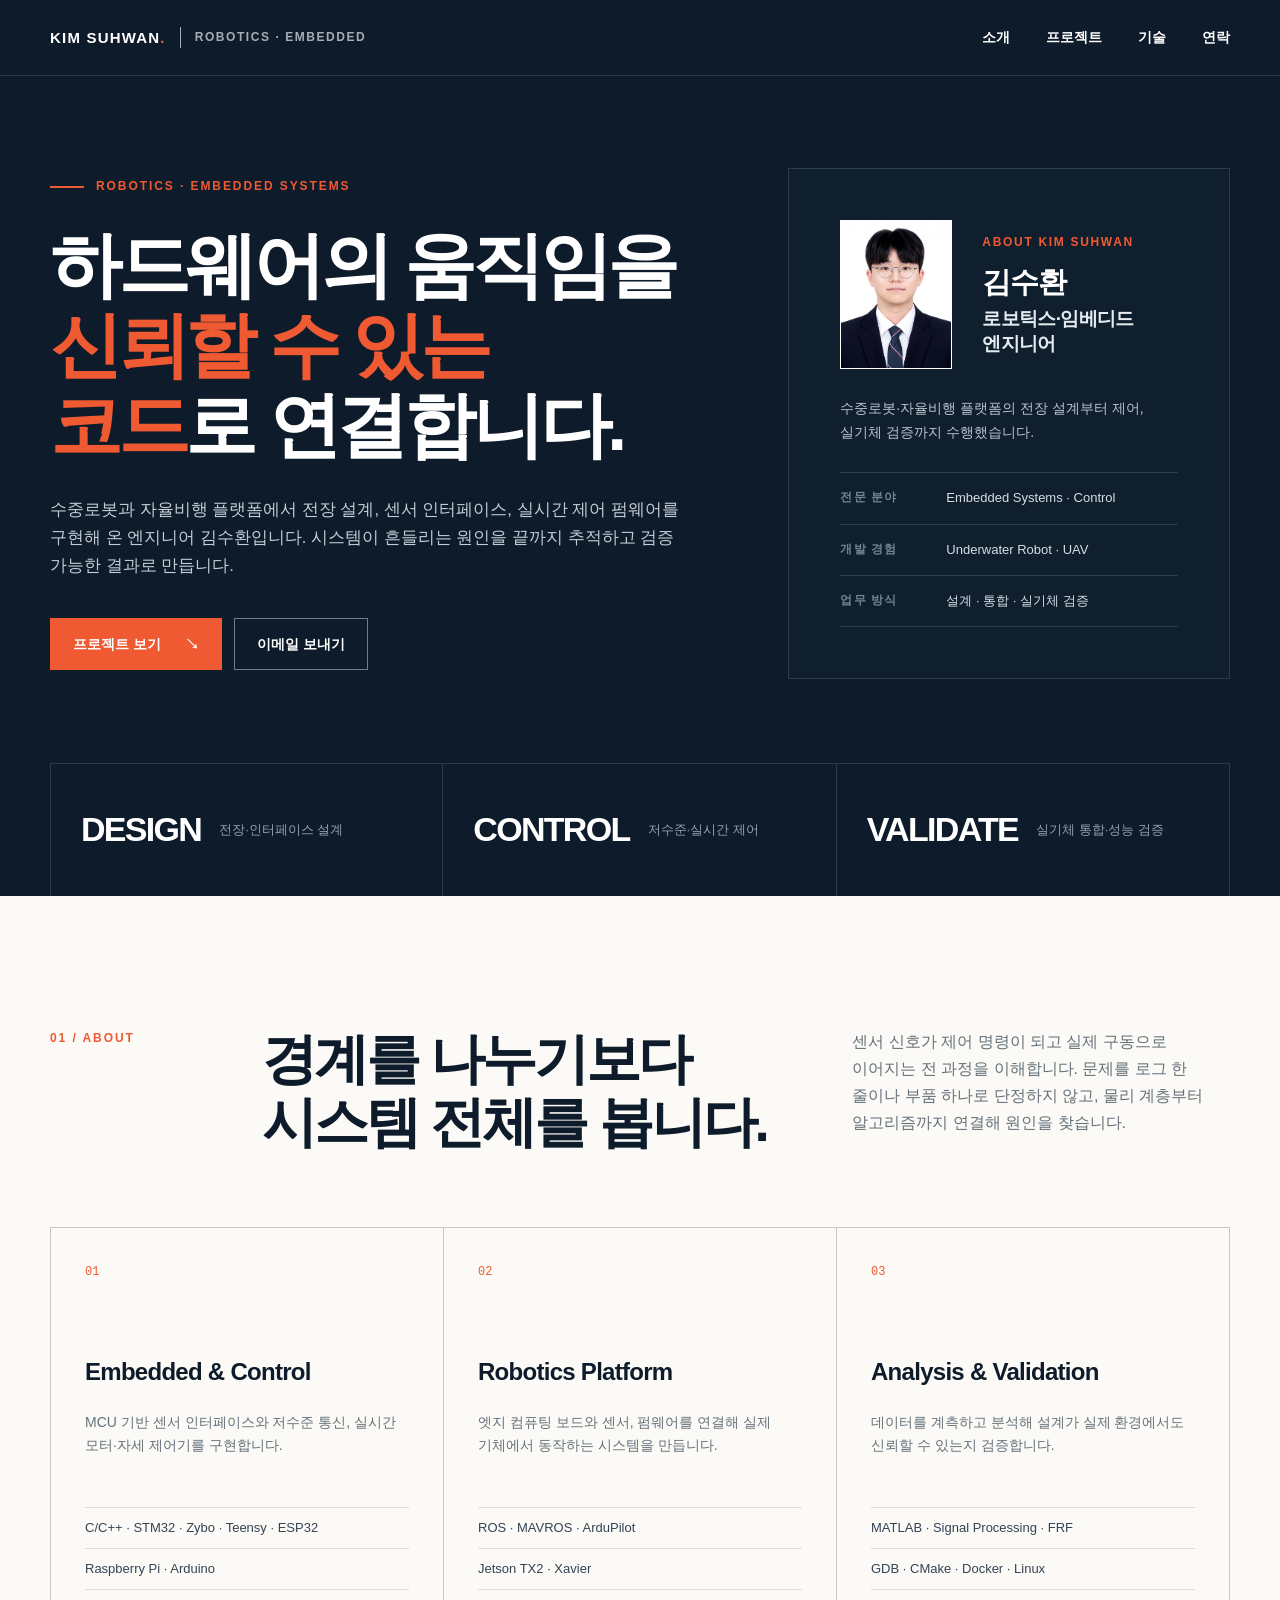
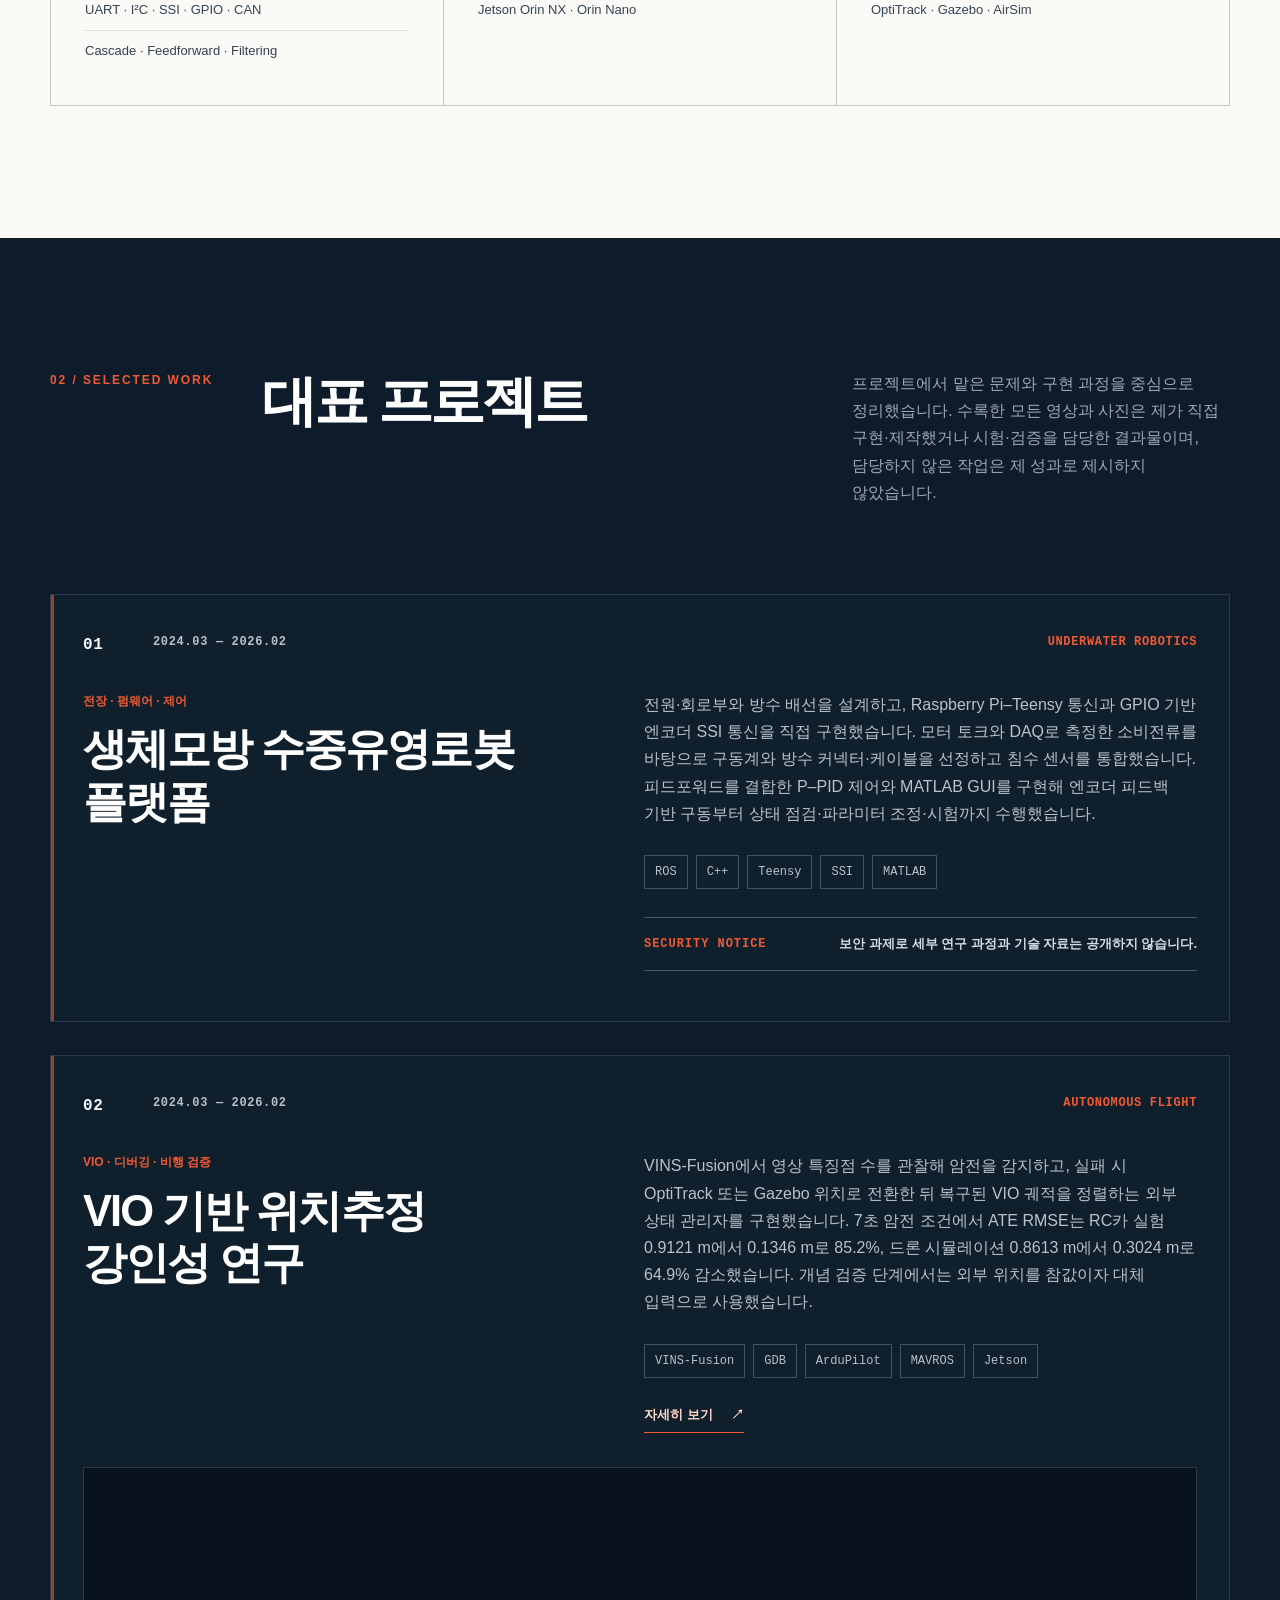
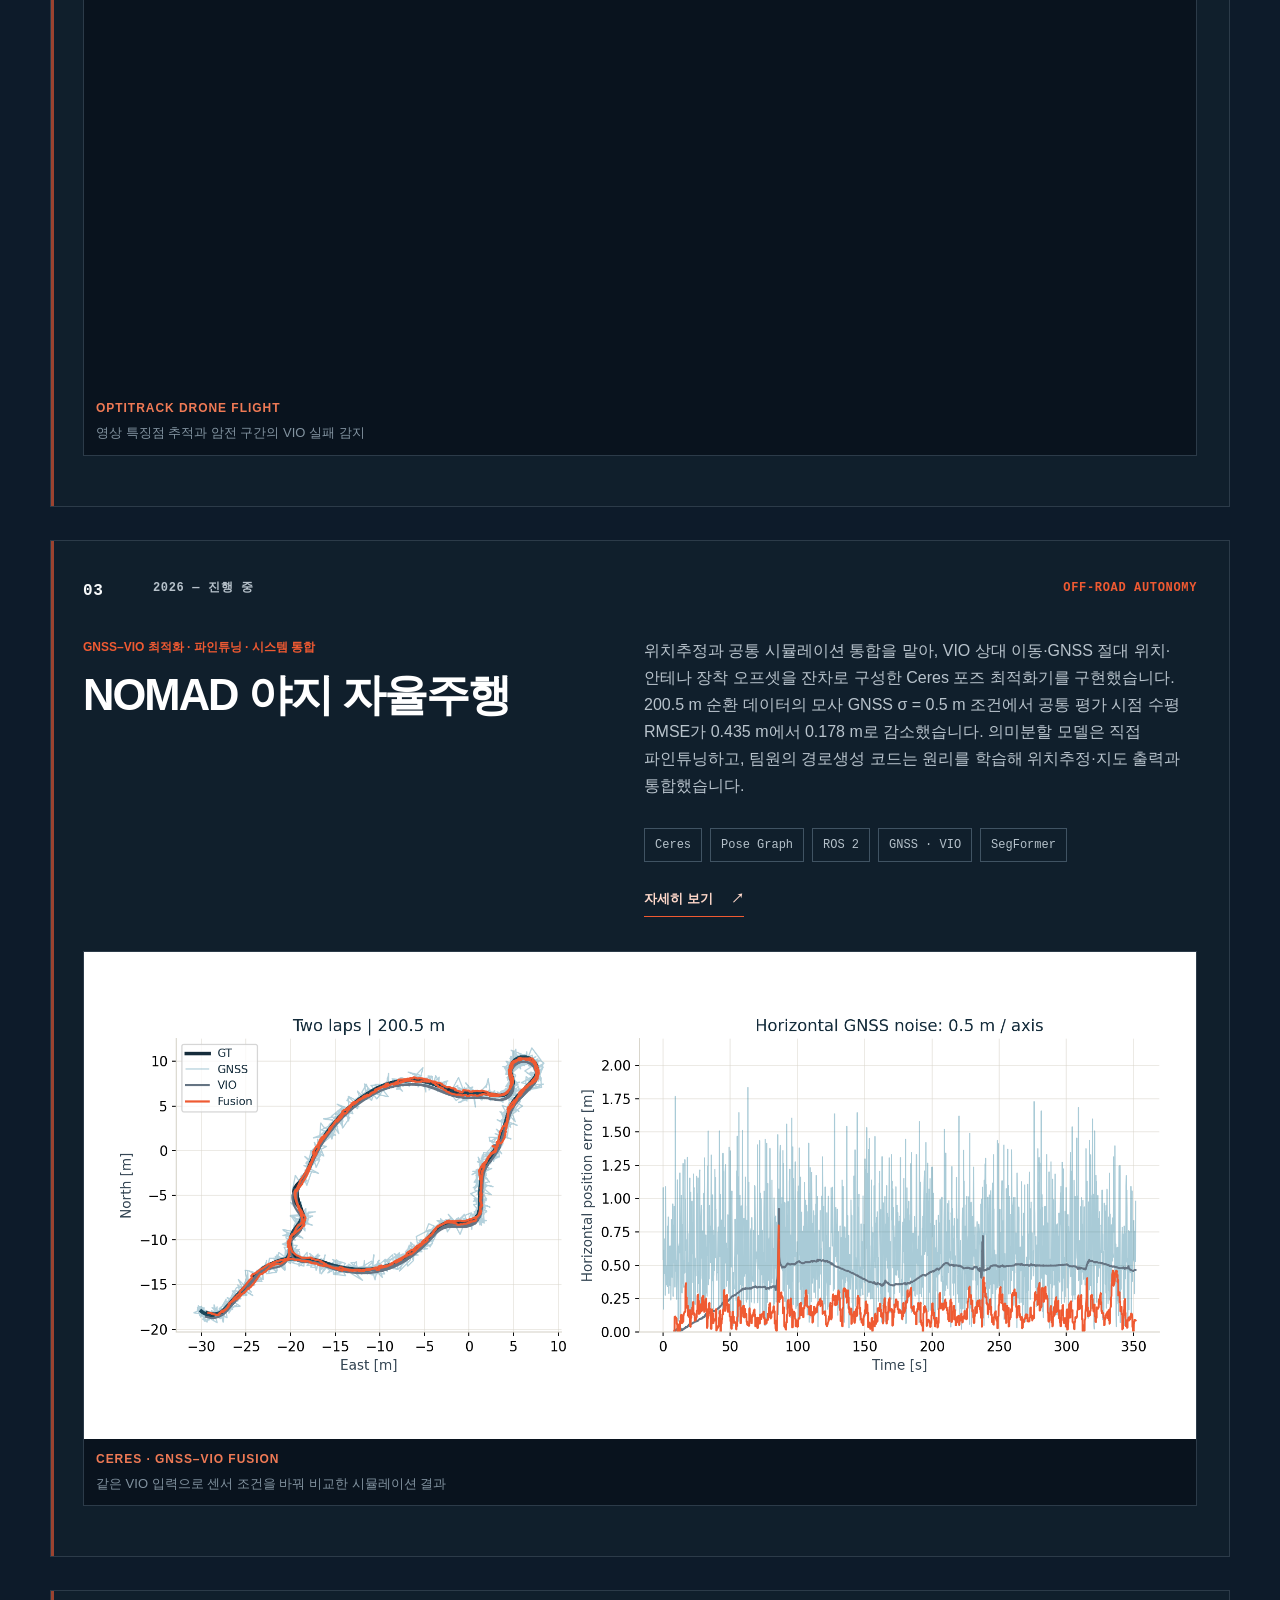
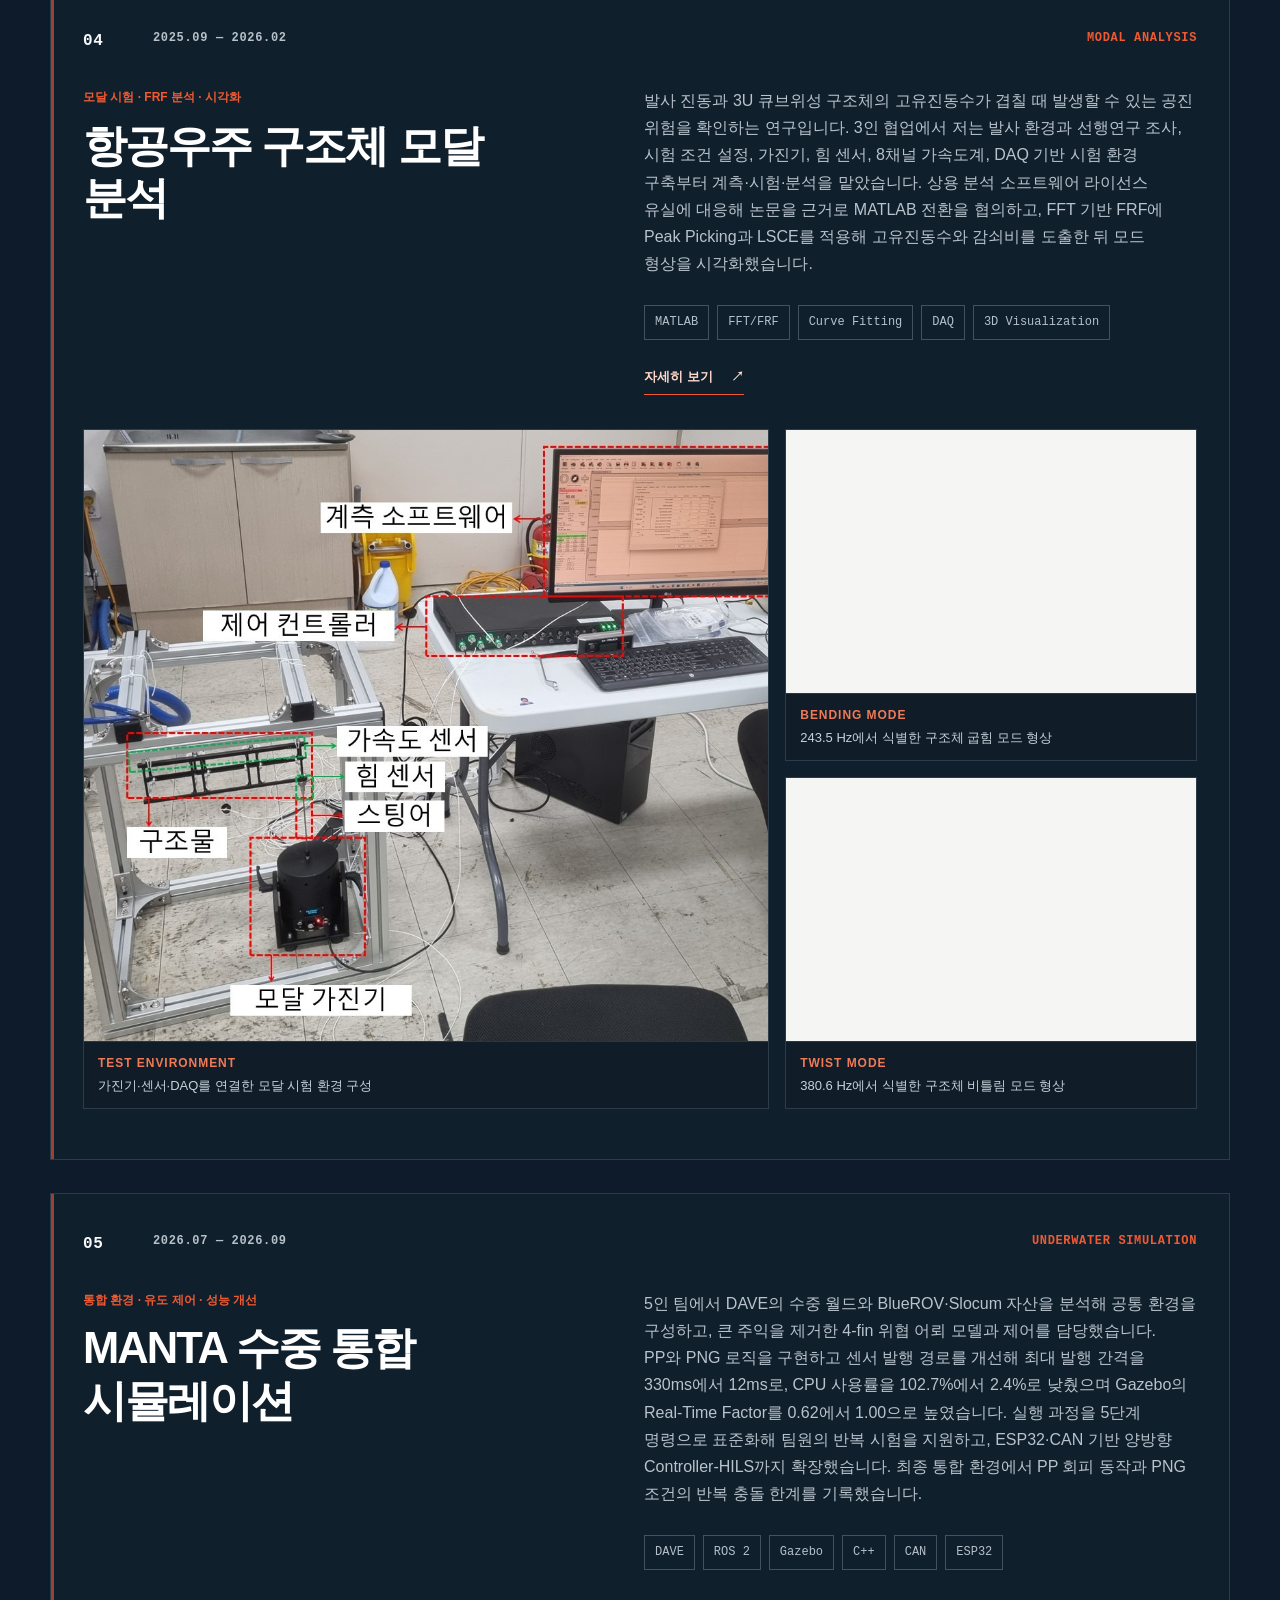
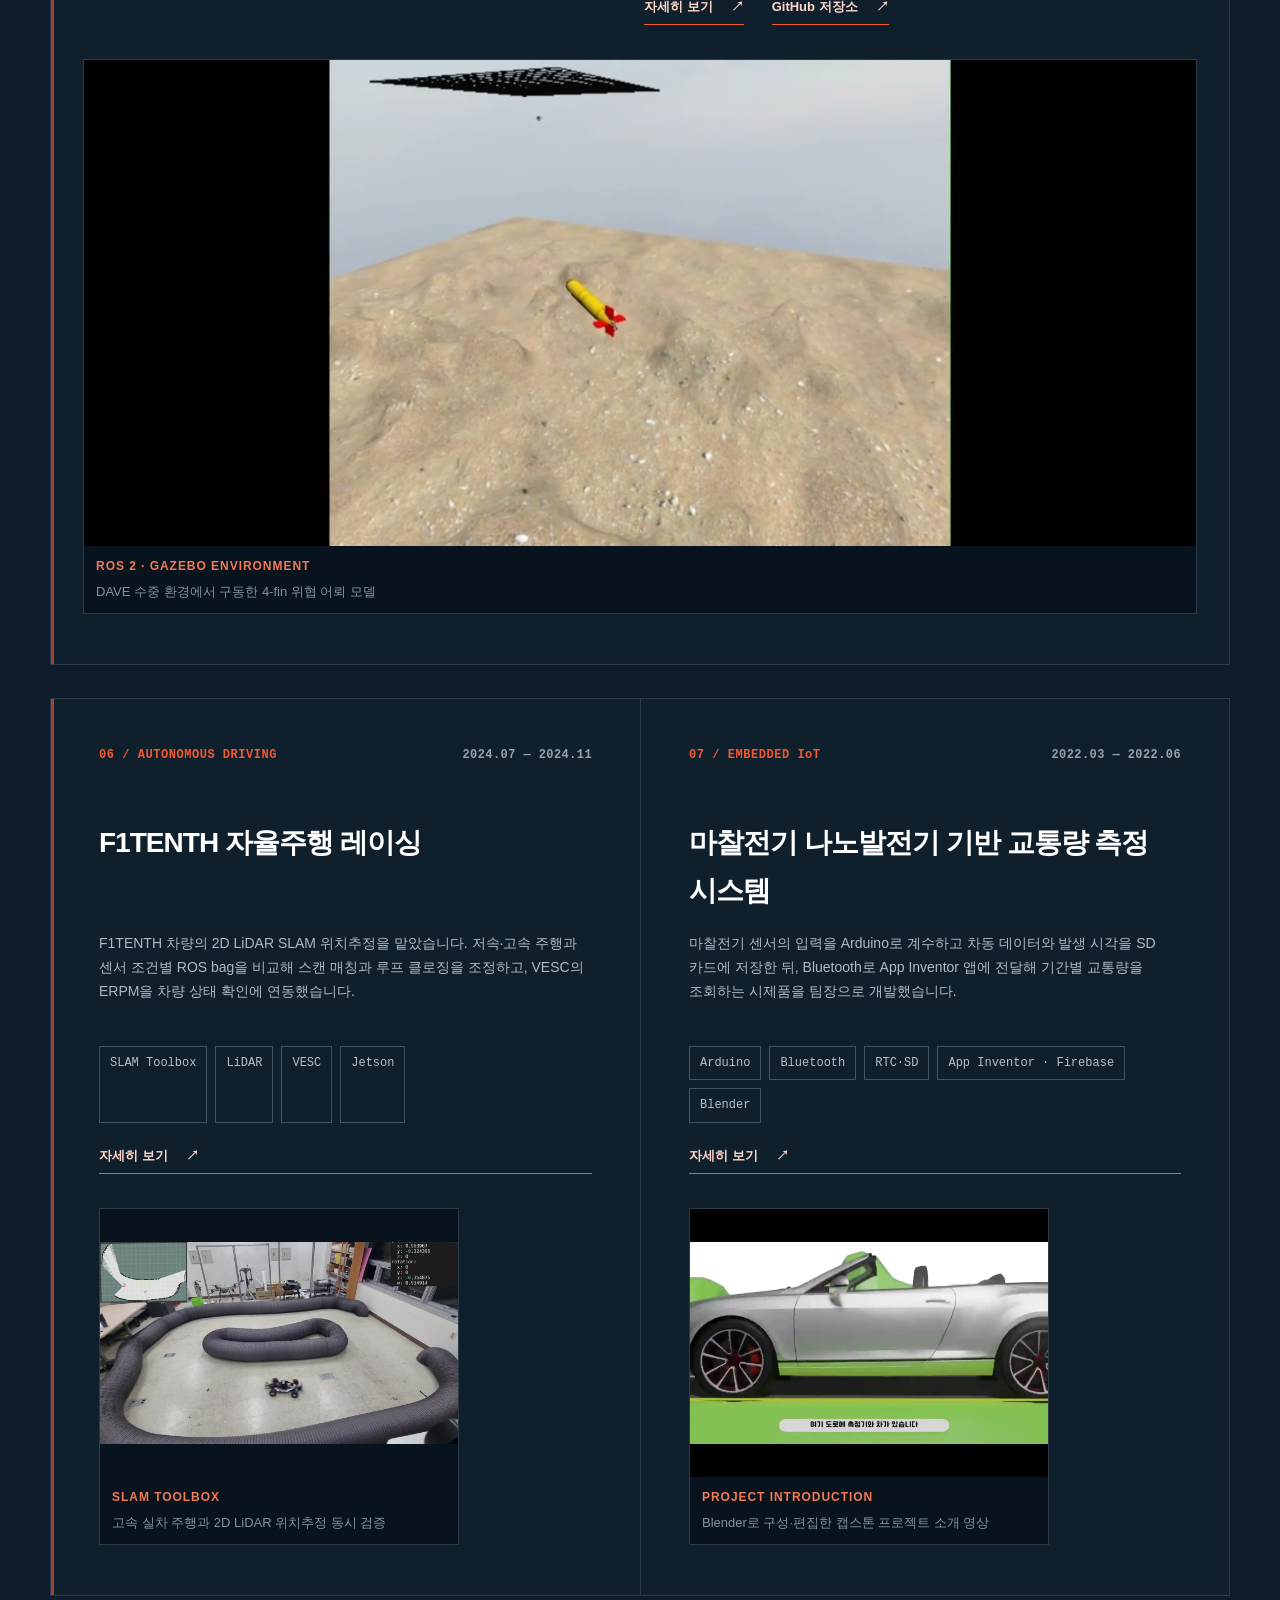
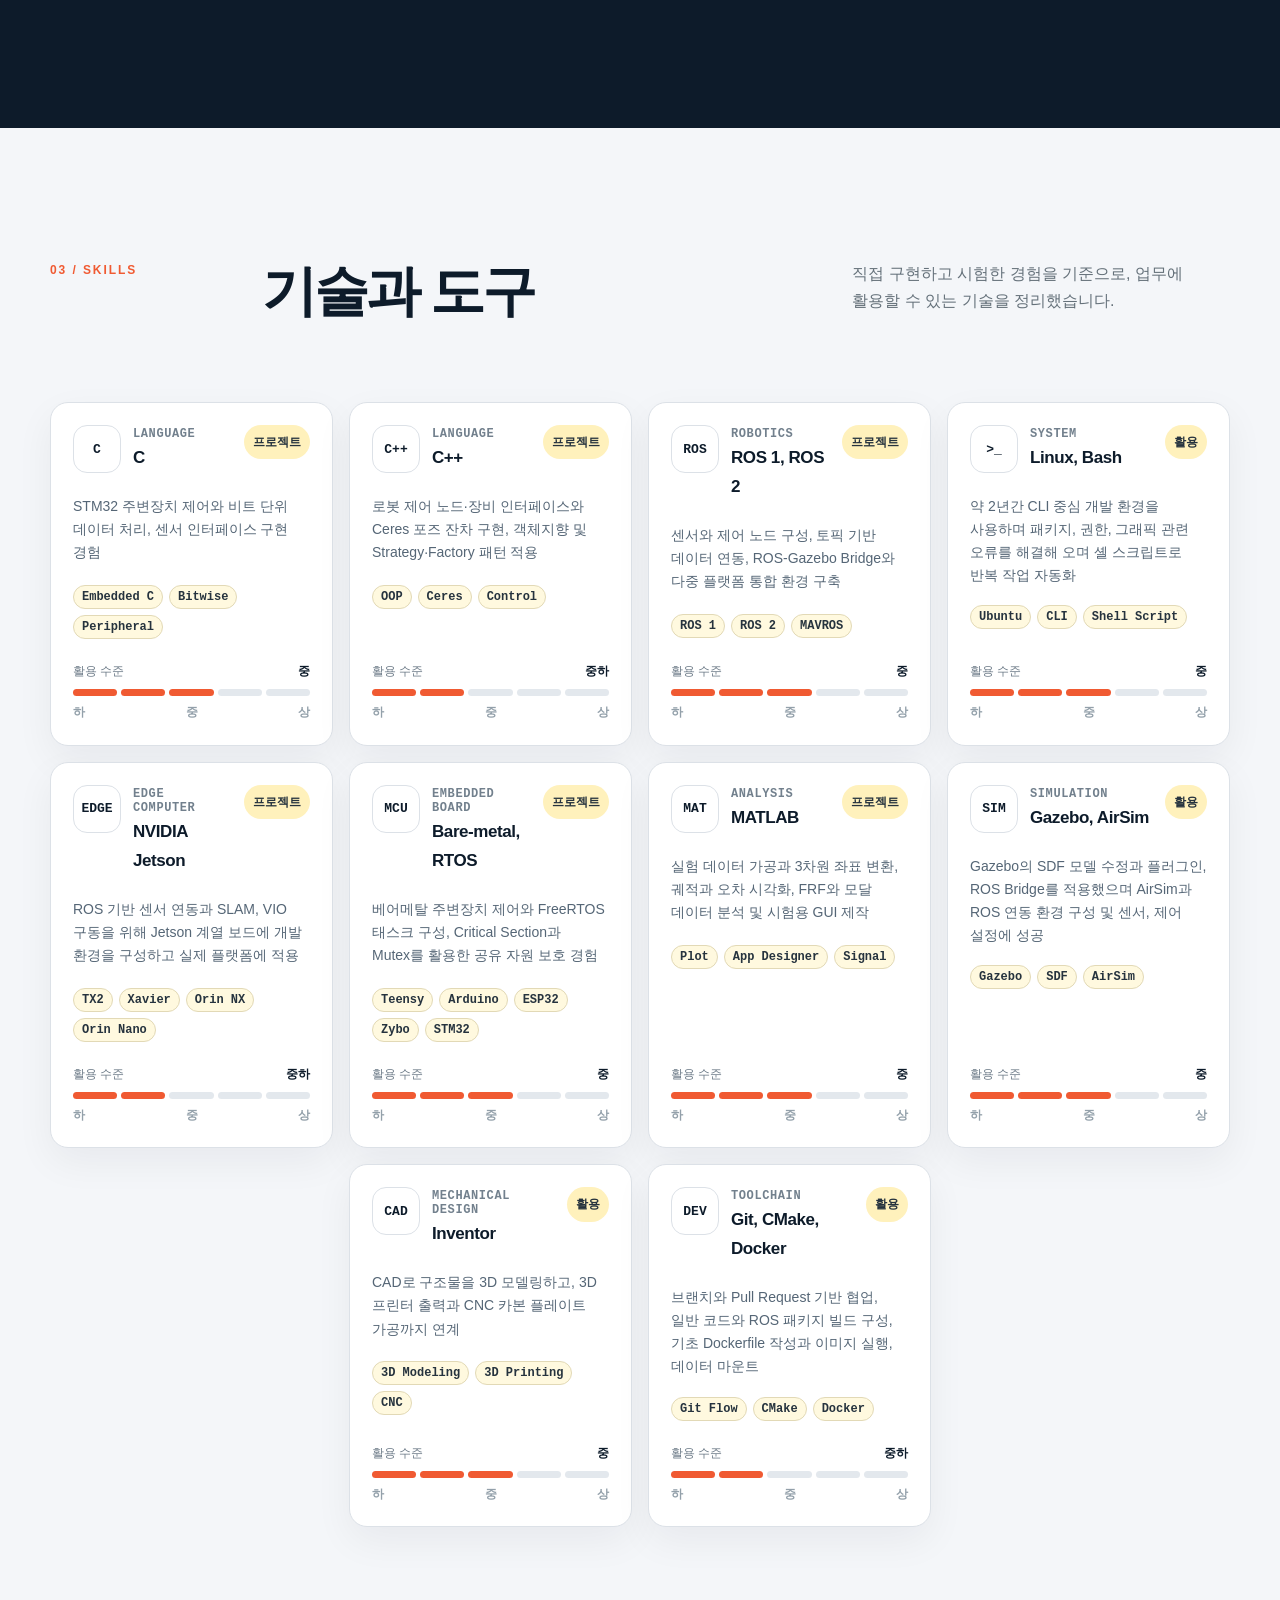
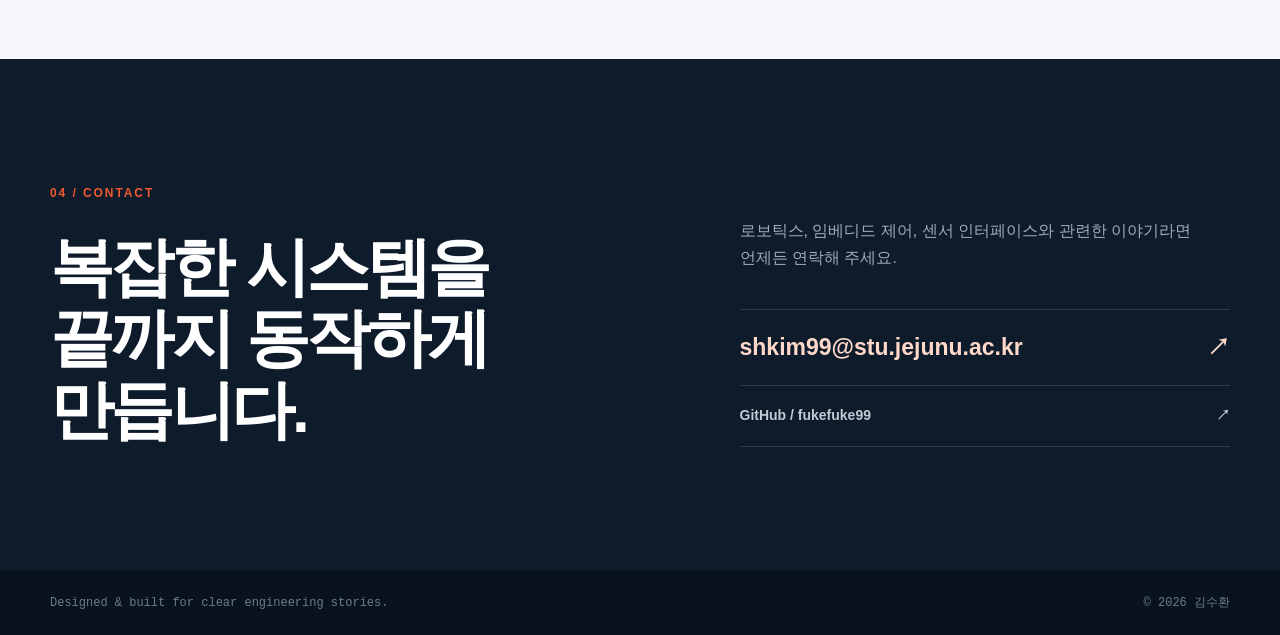
==== index.html @ 96fb7812 "docs: 수중로봇 SSI 통신과 제어 구현 기여 구체화" ====
<!doctype html>
<html lang="ko">
  <head>
    <meta charset="UTF-8" />
    <meta name="viewport" content="width=device-width, initial-scale=1.0" />
    <meta
      name="description"
      content="로보틱스·임베디드 시스템 엔지니어 김수환의 프로젝트와 연구 포트폴리오입니다."
    />
    <meta name="theme-color" content="#0d1b2a" />
    <title>김수환 | Robotics & Embedded Systems Engineer</title>
    <link rel="stylesheet" href="assets/css/style.css?v=20260913-2" />
    <script src="assets/js/main.js?v=20260911-1" defer></script>
  </head>
  <body>
    <a class="skip-link" href="#main">본문으로 바로가기</a>

    <header class="site-header" data-header>
      <div class="container nav-wrap">
        <a class="brand" href="#top" aria-label="처음으로 이동">
          <span class="brand-wordmark">KIM SUHWAN</span>
          <span class="brand-role">ROBOTICS · EMBEDDED</span>
        </a>

        <button
          class="menu-button"
          type="button"
          aria-expanded="false"
          aria-controls="primary-nav"
          data-menu-button
        >
          <span class="sr-only">메뉴 열기</span>
          <span></span><span></span>
        </button>

        <nav id="primary-nav" class="primary-nav" aria-label="주요 메뉴" data-menu>
          <a href="#about">소개</a>
          <a href="#projects">프로젝트</a>
          <a href="#skills">기술</a>
          <a href="#contact">연락</a>
        </nav>
      </div>
    </header>

    <main id="main">
      <section id="top" class="hero section-shell">
        <div class="container hero-grid">
          <div class="hero-copy reveal">
            <p class="eyebrow"><span></span> ROBOTICS · EMBEDDED SYSTEMS</p>
            <h1>
              하드웨어의 움직임을<br />
              <em>신뢰할 수 있는 코드</em>로 연결합니다.
            </h1>
            <p class="hero-description">
              수중로봇과 자율비행 플랫폼에서 전장 설계, 센서 인터페이스,
              실시간 제어 펌웨어를 구현해 온 엔지니어 김수환입니다.
              시스템이 흔들리는 원인을 끝까지 추적하고 검증 가능한 결과로 만듭니다.
            </p>
            <div class="hero-actions">
              <a class="button button-primary" href="#projects">프로젝트 보기 <span>↘</span></a>
              <a class="button button-ghost" href="mailto:shkim99@stu.jejunu.ac.kr">이메일 보내기</a>
            </div>
          </div>

          <aside class="profile-panel reveal" aria-label="김수환 엔지니어 소개">
            <div class="profile-identity">
              <figure class="profile-photo">
                <img src="assets/images/profile-kim-suhwan.jpg" alt="로보틱스·임베디드 엔지니어 김수환" />
              </figure>
              <div>
                <p class="profile-label">ABOUT KIM SUHWAN</p>
                <h2>
                  <span class="profile-name">김수환</span>
                  <span class="profile-role">로보틱스·임베디드<br />엔지니어</span>
                </h2>
              </div>
            </div>
            <p class="profile-intro">
              수중로봇·자율비행 플랫폼의 전장 설계부터 제어, 실기체 검증까지 수행했습니다.
            </p>
            <dl class="profile-details">
              <div><dt>전문 분야</dt><dd>Embedded Systems · Control</dd></div>
              <div><dt>개발 경험</dt><dd>Underwater Robot · UAV</dd></div>
              <div><dt>업무 방식</dt><dd>설계 · 통합 · 실기체 검증</dd></div>
            </dl>
          </aside>
        </div>

        <div class="container proof-strip reveal" aria-label="주요 작업 영역">
          <div><strong>DESIGN</strong><span>전장·인터페이스 설계</span></div>
          <div><strong>CONTROL</strong><span>저수준·실시간 제어</span></div>
          <div><strong>VALIDATE</strong><span>실기체 통합·성능 검증</span></div>
        </div>
      </section>

      <section id="about" class="section section-light">
        <div class="container">
          <div class="section-heading reveal">
            <p class="section-index">01 / ABOUT</p>
            <h2>경계를 나누기보다<br />시스템 전체를 봅니다.</h2>
            <p>
              센서 신호가 제어 명령이 되고 실제 구동으로 이어지는 전 과정을 이해합니다.
              문제를 로그 한 줄이나 부품 하나로 단정하지 않고, 물리 계층부터 알고리즘까지
              연결해 원인을 찾습니다.
            </p>
          </div>

          <div class="capability-grid">
            <article class="capability-card reveal">
              <span class="card-number">01</span>
              <h3>Embedded & Control</h3>
              <p>MCU 기반 센서 인터페이스와 저수준 통신, 실시간 모터·자세 제어기를 구현합니다.</p>
              <ul>
                <li>C/C++ · STM32 · Zybo · Teensy · ESP32</li>
                <li>Raspberry Pi · Arduino</li>
                <li>UART · I²C · SSI · GPIO · CAN</li>
                <li>Cascade · Feedforward · Filtering</li>
              </ul>
            </article>
            <article class="capability-card reveal">
              <span class="card-number">02</span>
              <h3>Robotics Platform</h3>
              <p>엣지 컴퓨팅 보드와 센서, 펌웨어를 연결해 실제 기체에서 동작하는 시스템을 만듭니다.</p>
              <ul>
                <li>ROS · MAVROS · ArduPilot</li>
                <li>Jetson TX2 · Xavier</li>
                <li>Jetson Orin NX · Orin Nano</li>
              </ul>
            </article>
            <article class="capability-card reveal">
              <span class="card-number">03</span>
              <h3>Analysis & Validation</h3>
              <p>데이터를 계측하고 분석해 설계가 실제 환경에서도 신뢰할 수 있는지 검증합니다.</p>
              <ul>
                <li>MATLAB · Signal Processing · FRF</li>
                <li>GDB · CMake · Docker · Linux</li>
                <li>OptiTrack · Gazebo · AirSim</li>
              </ul>
            </article>
          </div>
        </div>
      </section>

      <section id="projects" class="section section-dark">
        <div class="container">
          <div class="section-heading heading-on-dark reveal">
            <p class="section-index">02 / SELECTED WORK</p>
            <h2>대표 프로젝트</h2>
            <p>프로젝트에서 맡은 문제와 구현 과정을 중심으로 정리했습니다. 수록한 모든 영상과 사진은 제가 직접 구현·제작했거나 시험·검증을 담당한 결과물이며, 담당하지 않은 작업은 제 성과로 제시하지 않았습니다.</p>
          </div>

          <div class="project-list">
            <article class="project-card project-featured reveal">
              <div class="project-meta">
                <span>01</span><span>2024.03 — 2026.02</span><span>UNDERWATER ROBOTICS</span>
              </div>
              <div class="project-body">
                <div>
                  <p class="project-kicker">전장 · 펌웨어 · 제어</p>
                  <h3>생체모방 수중유영로봇 플랫폼</h3>
                </div>
                <div class="project-summary">
                  <p>
                    전원·회로부와 방수 배선을 설계하고, Raspberry Pi–Teensy 통신과 GPIO 기반 엔코더 SSI 통신을 직접 구현했습니다.
                    모터 토크와 DAQ로 측정한 소비전류를 바탕으로 구동계와 방수 커넥터·케이블을 선정하고 침수 센서를 통합했습니다.
                    피드포워드를 결합한 P–PID 제어와 MATLAB GUI를 구현해 엔코더 피드백 기반 구동부터 상태 점검·파라미터 조정·시험까지 수행했습니다.
                  </p>
                  <ul class="tags" aria-label="사용 기술">
                    <li>ROS</li><li>C++</li><li>Teensy</li><li>SSI</li><li>MATLAB</li>
                  </ul>
                  <div class="security-notice" role="note" aria-label="보안 과제 공개 제한 안내">
                    <span>SECURITY NOTICE</span>
                    <strong>보안 과제로 세부 연구 과정과 기술 자료는 공개하지 않습니다.</strong>
                  </div>
                </div>
              </div>
            </article>

            <article class="project-card reveal">
              <div class="project-meta">
                <span>02</span><span>2024.03 — 2026.02</span><span>AUTONOMOUS FLIGHT</span>
              </div>
              <div class="project-body">
                <div>
                  <p class="project-kicker">VIO · 디버깅 · 비행 검증</p>
                  <h3>VIO 기반 위치추정 강인성 연구</h3>
                </div>
                <div class="project-summary">
                  <p>
                    VINS-Fusion에서 영상 특징점 수를 관찰해 암전을 감지하고, 실패 시 OptiTrack 또는 Gazebo 위치로 전환한 뒤 복구된 VIO 궤적을 정렬하는 외부 상태 관리자를 구현했습니다. 7초 암전 조건에서 ATE RMSE는 RC카 실험 0.9121 m에서 0.1346 m로 85.2%, 드론 시뮬레이션 0.8613 m에서 0.3024 m로 64.9% 감소했습니다. 개념 검증 단계에서는 외부 위치를 참값이자 대체 입력으로 사용했습니다.
                  </p>
                  <ul class="tags" aria-label="사용 기술">
                    <li>VINS-Fusion</li><li>GDB</li><li>ArduPilot</li><li>MAVROS</li><li>Jetson</li>
                  </ul>
                  <a class="project-link" href="projects/vio-slam.html">자세히 보기 <span>↗</span></a>
                </div>
              </div>
              <figure class="project-media project-media-wide project-media-vio">
                <video autoplay muted loop playsinline preload="metadata" aria-label="VINS-Fusion 영상 특징점 추적과 암전 구간의 실패 감지 실험">
                  <source src="assets/videos/vio-feature-tracking-noaudio.mp4" type="video/mp4" />
                </video>
                <figcaption><strong>OPTITRACK DRONE FLIGHT</strong><span>영상 특징점 추적과 암전 구간의 VIO 실패 감지</span></figcaption>
              </figure>
            </article>

            <article class="project-card reveal" id="project-nomad">
              <div class="project-meta"><span>03</span><span>2026 — 진행 중</span><span>OFF-ROAD AUTONOMY</span></div>
              <div class="project-body">
                <div><p class="project-kicker">GNSS–VIO 최적화 · 파인튜닝 · 시스템 통합</p><h3>NOMAD 야지 자율주행</h3></div>
                <div class="project-summary"><p>위치추정과 공통 시뮬레이션 통합을 맡아, VIO 상대 이동·GNSS 절대 위치·안테나 장착 오프셋을 잔차로 구성한 Ceres 포즈 최적화기를 구현했습니다. 200.5 m 순환 데이터의 모사 GNSS σ = 0.5 m 조건에서 공통 평가 시점 수평 RMSE가 0.435 m에서 0.178 m로 감소했습니다. 의미분할 모델은 직접 파인튜닝하고, 팀원의 경로생성 코드는 원리를 학습해 위치추정·지도 출력과 통합했습니다.</p>
                  <ul class="tags" aria-label="사용 기술"><li>Ceres</li><li>Pose Graph</li><li>ROS 2</li><li>GNSS · VIO</li><li>SegFormer</li></ul>
                  <a class="project-link" href="projects/nomad.html">자세히 보기 <span>↗</span></a>
                </div>
              </div>
              <figure class="project-media project-media-wide project-media-contain"><img src="assets/images/projects/nomad/fusion-trajectory.png" alt="NOMAD 순환 주행에서 VIO·모사 GNSS·Ceres 융합 궤적과 시간별 위치 오차 비교" loading="lazy" /><figcaption><strong>CERES · GNSS–VIO FUSION</strong><span>같은 VIO 입력으로 센서 조건을 바꿔 비교한 시뮬레이션 결과</span></figcaption></figure>
            </article>

            <article class="project-card reveal" id="project-modal">
              <div class="project-meta">
                <span>04</span><span>2025.09 — 2026.02</span><span>MODAL ANALYSIS</span>
              </div>
              <div class="project-body">
                <div>
                  <p class="project-kicker">모달 시험 · FRF 분석 · 시각화</p>
                  <h3>항공우주 구조체 모달 분석</h3>
                </div>
                <div class="project-summary">
                  <p>
                    발사 진동과 3U 큐브위성 구조체의 고유진동수가 겹칠 때 발생할 수 있는 공진 위험을
                    확인하는 연구입니다. 3인 협업에서 저는 발사 환경과 선행연구 조사, 시험 조건 설정,
                    가진기, 힘 센서, 8채널 가속도계, DAQ 기반 시험 환경 구축부터 계측·시험·분석을 맡았습니다. 상용 분석 소프트웨어 라이선스
                    유실에 대응해 논문을 근거로 MATLAB 전환을 협의하고, FFT 기반 FRF에 Peak Picking과 LSCE를 적용해
                    고유진동수와 감쇠비를 도출한 뒤 모드 형상을 시각화했습니다.
                  </p>
                  <ul class="tags" aria-label="사용 기술">
                    <li>MATLAB</li><li>FFT/FRF</li><li>Curve Fitting</li><li>DAQ</li><li>3D Visualization</li>
                  </ul>
                  <a class="project-link" href="projects/modal-analysis.html">자세히 보기 <span>↗</span></a>
                </div>
              </div>
              <div class="project-gallery" aria-label="모달 시험 및 분석 결과">
                <figure class="project-media project-media-environment">
                  <img src="assets/images/projects/modal-environment.jpg" alt="구조물과 가진기, 힘 센서, 가속도 센서 및 계측 장비로 구성한 모달 시험 환경" loading="lazy" />
                  <figcaption><strong>TEST ENVIRONMENT</strong><span>가진기·센서·DAQ를 연결한 모달 시험 환경 구성</span></figcaption>
                </figure>
                <div class="project-mode-stack" aria-label="모드별 분석 영상">
                  <figure class="project-media">
                    <video class="modal-mode-video" autoplay muted loop playsinline preload="metadata" aria-label="MATLAB으로 시각화한 구조체 Bending 모드 형상">
                      <source src="assets/videos/modal-bending-mode2-noaudio.mp4" type="video/mp4" />
                    </video>
                    <figcaption><strong>BENDING MODE</strong><span>243.5 Hz에서 식별한 구조체 굽힘 모드 형상</span></figcaption>
                  </figure>
                  <figure class="project-media">
                    <video class="modal-mode-video" autoplay muted loop playsinline preload="metadata" aria-label="MATLAB으로 시각화한 구조체 Twist 모드 형상">
                      <source src="assets/videos/modal-twist-mode3-noaudio.mp4" type="video/mp4" />
                    </video>
                    <figcaption><strong>TWIST MODE</strong><span>380.6 Hz에서 식별한 구조체 비틀림 모드 형상</span></figcaption>
                  </figure>
                </div>
              </div>
            </article>

            <article class="project-card project-featured reveal">
              <div class="project-meta">
                <span>05</span><span>2026.07 — 2026.09</span><span>UNDERWATER SIMULATION</span>
              </div>
              <div class="project-body">
                <div>
                  <p class="project-kicker">통합 환경 · 유도 제어 · 성능 개선</p>
                  <h3>MANTA 수중 통합 시뮬레이션</h3>
                </div>
                <div class="project-summary">
                  <p>
                    5인 팀에서 DAVE의 수중 월드와 BlueROV·Slocum 자산을 분석해 공통 환경을 구성하고,
                    큰 주익을 제거한 4-fin 위협 어뢰 모델과 제어를 담당했습니다.
                    PP와 PNG 로직을 구현하고 센서 발행 경로를 개선해 최대 발행 간격을 330ms에서
                    12ms로, CPU 사용률을 102.7%에서 2.4%로 낮췄으며 Gazebo의 Real-Time Factor를 0.62에서 1.00으로 높였습니다.
                    실행 과정을 5단계 명령으로 표준화해 팀원의 반복 시험을 지원하고, ESP32·CAN 기반 양방향 Controller-HILS까지 확장했습니다.
                    최종 통합 환경에서 PP 회피 동작과 PNG 조건의 반복 충돌 한계를 기록했습니다.
                  </p>
                  <ul class="tags" aria-label="사용 기술">
                    <li>DAVE</li><li>ROS 2</li><li>Gazebo</li><li>C++</li><li>CAN</li><li>ESP32</li>
                  </ul>
                  <div class="project-actions">
                    <a class="project-link" href="projects/manta.html">자세히 보기 <span>↗</span></a>
                    <a class="project-link" href="https://github.com/MANTA-P/MANTA" target="_blank" rel="noreferrer">GitHub 저장소 <span>↗</span></a>
                  </div>
                </div>
              </div>
              <figure class="project-media project-media-wide manta-main-media">
                <video autoplay muted loop playsinline preload="metadata" poster="assets/images/projects/manta-main-poster.jpg" aria-label="DAVE 수중 환경에서 구동하는 MANTA 4-fin 위협 어뢰 모델">
                  <source src="assets/videos/manta-main-13s-noaudio.mp4" type="video/mp4" />
                </video>
                <figcaption><strong>ROS 2 · GAZEBO ENVIRONMENT</strong><span>DAVE 수중 환경에서 구동한 4-fin 위협 어뢰 모델</span></figcaption>
              </figure>
            </article>

            <div class="project-pair">
              <article class="compact-project reveal">
                <div class="compact-meta"><span class="compact-index">06 / AUTONOMOUS DRIVING</span><span class="compact-date">2024.07 — 2024.11</span></div>
                <h3>F1TENTH 자율주행 레이싱</h3>
                <p>F1TENTH 차량의 2D LiDAR SLAM 위치추정을 맡았습니다. 저속·고속 주행과 센서 조건별 ROS bag을 비교해 스캔 매칭과 루프 클로징을 조정하고, VESC의 ERPM을 차량 상태 확인에 연동했습니다.</p>
                <ul class="tags"><li>SLAM Toolbox</li><li>LiDAR</li><li>VESC</li><li>Jetson</li></ul>
                <a class="project-link" href="projects/f1tenth.html">자세히 보기 <span>↗</span></a>
                <figure class="compact-media compact-media-f1">
                  <video autoplay muted loop playsinline preload="metadata" poster="assets/images/projects/f1-fast-localization-poster.jpg" aria-label="F1TENTH 차량의 고속 주행과 2D LiDAR 위치추정 화면">
                    <source src="assets/videos/f1-fast-localization-noaudio.mp4" type="video/mp4" />
                  </video>
                  <figcaption><strong>SLAM TOOLBOX</strong><span>고속 실차 주행과 2D LiDAR 위치추정 동시 검증</span></figcaption>
                </figure>
              </article>
              <article class="compact-project reveal">
                <div class="compact-meta"><span class="compact-index">07 / EMBEDDED IoT</span><span class="compact-date">2022.03 — 2022.06</span></div>
                <h3>마찰전기 나노발전기 기반 교통량 측정 시스템</h3>
                <p>마찰전기 센서의 입력을 Arduino로 계수하고 차동 데이터와 발생 시각을 SD 카드에 저장한 뒤, Bluetooth로 App Inventor 앱에 전달해 기간별 교통량을 조회하는 시제품을 팀장으로 개발했습니다.</p>
                <ul class="tags"><li>Arduino</li><li>Bluetooth</li><li>RTC·SD</li><li>App Inventor · Firebase</li><li>Blender</li></ul>
                <a class="project-link" href="projects/triboelectric-counter.html">자세히 보기 <span>↗</span></a>
                <figure class="compact-media compact-media-capstone">
                  <video autoplay muted loop playsinline preload="metadata" poster="assets/images/projects/capstone-main-poster.jpg" aria-label="마찰전기 교통량 측정 시스템을 설명하는 Blender 제작 영상">
                    <source src="assets/videos/capstone-main-noaudio.mp4" type="video/mp4" />
                  </video>
                  <figcaption><strong>PROJECT INTRODUCTION</strong><span>Blender로 구성·편집한 캡스톤 프로젝트 소개 영상</span></figcaption>
                </figure>
              </article>
            </div>
          </div>
        </div>
      </section>

      <section id="skills" class="section skills-section section-light">
        <div class="container">
          <div class="section-heading reveal">
            <p class="section-index">03 / SKILLS</p>
            <h2>기술과 도구</h2>
            <p>직접 구현하고 시험한 경험을 기준으로, 업무에 활용할 수 있는 기술을 정리했습니다.</p>
          </div>

          <div class="skills-grid">
            <article class="skill-card reveal">
              <div class="skill-card-head"><span class="skill-icon" aria-hidden="true">C</span><div><small>LANGUAGE</small><h3>C</h3></div><span class="skill-level">프로젝트</span></div>
              <p>STM32 주변장치 제어와 비트 단위 데이터 처리, 센서 인터페이스 구현 경험</p>
              <ul><li>Embedded C</li><li>Bitwise</li><li>Peripheral</li></ul>
              <div class="skill-meter" data-score="3" aria-label="활용 수준 중"><div class="skill-meter-label"><span>활용 수준</span><strong>중</strong></div><div class="skill-meter-bar" aria-hidden="true"><span></span><span></span><span></span><span></span><span></span></div><div class="skill-meter-scale"><span>하</span><span>중</span><span>상</span></div></div>
            </article>

            <article class="skill-card reveal">
              <div class="skill-card-head"><span class="skill-icon" aria-hidden="true">C++</span><div><small>LANGUAGE</small><h3>C++</h3></div><span class="skill-level">프로젝트</span></div>
              <p>로봇 제어 노드·장비 인터페이스와 Ceres 포즈 잔차 구현, 객체지향 및 Strategy·Factory 패턴 적용</p>
                  <ul><li>OOP</li><li>Ceres</li><li>Control</li></ul>
              <div class="skill-meter" data-score="2" aria-label="활용 수준 중하"><div class="skill-meter-label"><span>활용 수준</span><strong>중하</strong></div><div class="skill-meter-bar" aria-hidden="true"><span></span><span></span><span></span><span></span><span></span></div><div class="skill-meter-scale"><span>하</span><span>중</span><span>상</span></div></div>
            </article>

            <article class="skill-card reveal">
              <div class="skill-card-head"><span class="skill-icon" aria-hidden="true">ROS</span><div><small>ROBOTICS</small><h3>ROS 1, ROS 2</h3></div><span class="skill-level">프로젝트</span></div>
              <p>센서와 제어 노드 구성, 토픽 기반 데이터 연동, ROS-Gazebo Bridge와 다중 플랫폼 통합 환경 구축</p>
              <ul><li>ROS 1</li><li>ROS 2</li><li>MAVROS</li></ul>
              <div class="skill-meter" data-score="3" aria-label="활용 수준 중"><div class="skill-meter-label"><span>활용 수준</span><strong>중</strong></div><div class="skill-meter-bar" aria-hidden="true"><span></span><span></span><span></span><span></span><span></span></div><div class="skill-meter-scale"><span>하</span><span>중</span><span>상</span></div></div>
            </article>

            <article class="skill-card reveal">
              <div class="skill-card-head"><span class="skill-icon" aria-hidden="true">&gt;_</span><div><small>SYSTEM</small><h3>Linux, Bash</h3></div><span class="skill-level">활용</span></div>
              <p>약 2년간 CLI 중심 개발 환경을 사용하며 패키지, 권한, 그래픽 관련 오류를 해결해 오며 셸 스크립트로 반복 작업 자동화</p>
              <ul><li>Ubuntu</li><li>CLI</li><li>Shell Script</li></ul>
              <div class="skill-meter" data-score="3" aria-label="활용 수준 중"><div class="skill-meter-label"><span>활용 수준</span><strong>중</strong></div><div class="skill-meter-bar" aria-hidden="true"><span></span><span></span><span></span><span></span><span></span></div><div class="skill-meter-scale"><span>하</span><span>중</span><span>상</span></div></div>
            </article>

            <article class="skill-card reveal">
              <div class="skill-card-head"><span class="skill-icon" aria-hidden="true">EDGE</span><div><small>EDGE COMPUTER</small><h3>NVIDIA Jetson</h3></div><span class="skill-level">프로젝트</span></div>
              <p>ROS 기반 센서 연동과 SLAM, VIO 구동을 위해 Jetson 계열 보드에 개발 환경을 구성하고 실제 플랫폼에 적용</p>
              <ul><li>TX2</li><li>Xavier</li><li>Orin NX</li><li>Orin Nano</li></ul>
              <div class="skill-meter" data-score="2" aria-label="활용 수준 중하"><div class="skill-meter-label"><span>활용 수준</span><strong>중하</strong></div><div class="skill-meter-bar" aria-hidden="true"><span></span><span></span><span></span><span></span><span></span></div><div class="skill-meter-scale"><span>하</span><span>중</span><span>상</span></div></div>
            </article>

            <article class="skill-card reveal">
              <div class="skill-card-head"><span class="skill-icon" aria-hidden="true">MCU</span><div><small>EMBEDDED BOARD</small><h3>Bare-metal, RTOS</h3></div><span class="skill-level">프로젝트</span></div>
              <p>베어메탈 주변장치 제어와 FreeRTOS 태스크 구성, Critical Section과 Mutex를 활용한 공유 자원 보호 경험</p>
              <ul><li>Teensy</li><li>Arduino</li><li>ESP32</li><li>Zybo</li><li>STM32</li></ul>
              <div class="skill-meter" data-score="3" aria-label="활용 수준 중"><div class="skill-meter-label"><span>활용 수준</span><strong>중</strong></div><div class="skill-meter-bar" aria-hidden="true"><span></span><span></span><span></span><span></span><span></span></div><div class="skill-meter-scale"><span>하</span><span>중</span><span>상</span></div></div>
            </article>

            <article class="skill-card reveal">
              <div class="skill-card-head"><span class="skill-icon" aria-hidden="true">MAT</span><div><small>ANALYSIS</small><h3>MATLAB</h3></div><span class="skill-level">프로젝트</span></div>
              <p>실험 데이터 가공과 3차원 좌표 변환, 궤적과 오차 시각화, FRF와 모달 데이터 분석 및 시험용 GUI 제작</p>
              <ul><li>Plot</li><li>App Designer</li><li>Signal</li></ul>
              <div class="skill-meter" data-score="3" aria-label="활용 수준 중"><div class="skill-meter-label"><span>활용 수준</span><strong>중</strong></div><div class="skill-meter-bar" aria-hidden="true"><span></span><span></span><span></span><span></span><span></span></div><div class="skill-meter-scale"><span>하</span><span>중</span><span>상</span></div></div>
            </article>

            <article class="skill-card reveal">
              <div class="skill-card-head"><span class="skill-icon" aria-hidden="true">SIM</span><div><small>SIMULATION</small><h3>Gazebo, AirSim</h3></div><span class="skill-level">활용</span></div>
              <p>Gazebo의 SDF 모델 수정과 플러그인, ROS Bridge를 적용했으며 AirSim과 ROS 연동 환경 구성 및 센서, 제어 설정에 성공</p>
              <ul><li>Gazebo</li><li>SDF</li><li>AirSim</li></ul>
              <div class="skill-meter" data-score="3" aria-label="활용 수준 중"><div class="skill-meter-label"><span>활용 수준</span><strong>중</strong></div><div class="skill-meter-bar" aria-hidden="true"><span></span><span></span><span></span><span></span><span></span></div><div class="skill-meter-scale"><span>하</span><span>중</span><span>상</span></div></div>
            </article>

            <article class="skill-card reveal">
              <div class="skill-card-head"><span class="skill-icon" aria-hidden="true">CAD</span><div><small>MECHANICAL DESIGN</small><h3>Inventor</h3></div><span class="skill-level">활용</span></div>
              <p>CAD로 구조물을 3D 모델링하고, 3D 프린터 출력과 CNC 카본 플레이트 가공까지 연계</p>
              <ul><li>3D Modeling</li><li>3D Printing</li><li>CNC</li></ul>
              <div class="skill-meter" data-score="3" aria-label="활용 수준 중"><div class="skill-meter-label"><span>활용 수준</span><strong>중</strong></div><div class="skill-meter-bar" aria-hidden="true"><span></span><span></span><span></span><span></span><span></span></div><div class="skill-meter-scale"><span>하</span><span>중</span><span>상</span></div></div>
            </article>

            <article class="skill-card reveal">
              <div class="skill-card-head"><span class="skill-icon" aria-hidden="true">DEV</span><div><small>TOOLCHAIN</small><h3>Git, CMake, Docker</h3></div><span class="skill-level">활용</span></div>
              <p>브랜치와 Pull Request 기반 협업, 일반 코드와 ROS 패키지 빌드 구성, 기초 Dockerfile 작성과 이미지 실행, 데이터 마운트</p>
              <ul><li>Git Flow</li><li>CMake</li><li>Docker</li></ul>
              <div class="skill-meter" data-score="2" aria-label="활용 수준 중하"><div class="skill-meter-label"><span>활용 수준</span><strong>중하</strong></div><div class="skill-meter-bar" aria-hidden="true"><span></span><span></span><span></span><span></span><span></span></div><div class="skill-meter-scale"><span>하</span><span>중</span><span>상</span></div></div>
            </article>
          </div>
        </div>
      </section>

      <section id="contact" class="contact section-shell">
        <div class="container contact-grid reveal">
          <div>
            <p class="section-index">04 / CONTACT</p>
            <h2>복잡한 시스템을<br />끝까지 동작하게 만듭니다.</h2>
          </div>
          <div class="contact-copy">
            <p>
              로보틱스, 임베디드 제어, 센서 인터페이스와 관련한 이야기라면 언제든 연락해 주세요.
            </p>
            <a class="email-link" href="mailto:shkim99@stu.jejunu.ac.kr">
              shkim99@stu.jejunu.ac.kr <span>↗</span>
            </a>
            <a class="text-link" href="https://github.com/fukefuke99" target="_blank" rel="noreferrer">
              GitHub / fukefuke99 <span>↗</span>
            </a>
          </div>
        </div>
      </section>
    </main>

    <footer class="site-footer">
      <div class="container">
        <p>Designed & built for clear engineering stories.</p>
        <p>© <span data-year></span> 김수환</p>
      </div>
    </footer>
  </body>
</html>
---- assets/css/style.css ----
:root {
  --ink: #0d1b2a;
  --ink-soft: #344454;
  --paper: #f4f1e9;
  --paper-bright: #fbfaf6;
  --line: #c9c8c0;
  --line-dark: #2c3b49;
  --accent: #f05a32;
  --accent-soft: #ffd8ca;
  --white: #ffffff;
  --max-width: 1180px;
  --header-height: 76px;
  --radius: 2px;
}

* {
  box-sizing: border-box;
}

html {
  scroll-behavior: smooth;
}

body {
  margin: 0;
  color: var(--ink);
  background: var(--paper);
  font-family: Pretendard, "Noto Sans KR", "Apple SD Gothic Neo", Inter, Arial, sans-serif;
  font-size: 16px;
  line-height: 1.7;
  word-break: keep-all;
  -webkit-font-smoothing: antialiased;
}

body.menu-open {
  overflow: hidden;
}

a {
  color: inherit;
  text-decoration: none;
}

button,
a {
  -webkit-tap-highlight-color: transparent;
}

ul {
  padding: 0;
  margin: 0;
  list-style: none;
}

h1,
h2,
h3,
p {
  margin-top: 0;
}

.container {
  width: min(calc(100% - 48px), var(--max-width));
  margin: 0 auto;
}

.section-shell {
  background: var(--ink);
  color: var(--white);
}

.section {
  padding: 132px 0;
}

.section-light {
  background: var(--paper-bright);
}

.section-dark {
  background: var(--ink);
  color: var(--white);
}

.sr-only {
  position: absolute;
  width: 1px;
  height: 1px;
  padding: 0;
  margin: -1px;
  overflow: hidden;
  clip: rect(0, 0, 0, 0);
  white-space: nowrap;
  border: 0;
}

.skip-link {
  position: fixed;
  top: 12px;
  left: 12px;
  z-index: 999;
  padding: 10px 16px;
  background: var(--white);
  color: var(--ink);
  transform: translateY(-150%);
}

.skip-link:focus {
  transform: translateY(0);
}

.site-header {
  position: fixed;
  inset: 0 0 auto;
  z-index: 100;
  height: var(--header-height);
  color: var(--white);
  border-bottom: 1px solid rgba(255, 255, 255, 0.12);
  transition: background 180ms ease, color 180ms ease, border-color 180ms ease;
}

.site-header.scrolled {
  color: var(--ink);
  background: rgba(251, 250, 246, 0.96);
  border-color: var(--line);
  backdrop-filter: blur(12px);
}

.nav-wrap {
  height: 100%;
  display: flex;
  align-items: center;
  justify-content: space-between;
}

.brand {
  display: inline-flex;
  align-items: center;
  gap: 14px;
  font-weight: 800;
  letter-spacing: -0.03em;
}

.brand-wordmark {
  color: inherit;
  font-size: 15px;
  font-weight: 900;
  letter-spacing: 0.08em;
}

.brand-wordmark::after {
  content: ".";
  color: var(--accent);
}

.brand-role {
  padding-left: 14px;
  border-left: 1px solid currentColor;
  color: inherit;
  font-size: 12px;
  font-weight: 700;
  letter-spacing: 0.13em;
  opacity: 0.64;
}

.primary-nav {
  display: flex;
  align-items: center;
  gap: 36px;
  font-size: 14px;
  font-weight: 700;
}

.primary-nav a {
  position: relative;
}

.primary-nav a::after {
  content: "";
  position: absolute;
  right: 0;
  bottom: -6px;
  left: 0;
  height: 2px;
  background: var(--accent);
  transform: scaleX(0);
  transform-origin: left;
  transition: transform 180ms ease;
}

.primary-nav a:hover::after,
.primary-nav a:focus-visible::after {
  transform: scaleX(1);
}

.menu-button {
  display: none;
  width: 44px;
  height: 44px;
  padding: 12px 8px;
  border: 0;
  background: transparent;
  color: currentColor;
}

.menu-button span:not(.sr-only) {
  display: block;
  width: 100%;
  height: 2px;
  margin: 6px 0;
  background: currentColor;
  transition: transform 180ms ease;
}

.hero {
  min-height: auto;
  padding: calc(var(--header-height) + 92px) 0 0;
  overflow: hidden;
}

.hero-grid {
  display: grid;
  grid-template-columns: minmax(0, 1.18fr) minmax(380px, 0.82fr);
  gap: clamp(56px, 8vw, 120px);
  align-items: center;
}

.eyebrow,
.section-index {
  display: flex;
  align-items: center;
  gap: 12px;
  margin-bottom: 28px;
  color: var(--accent);
  font-size: 12px;
  font-weight: 800;
  letter-spacing: 0.16em;
}

.eyebrow span {
  width: 34px;
  height: 2px;
  background: currentColor;
}

.hero h1 {
  max-width: 790px;
  margin-bottom: 30px;
  font-size: clamp(45px, 5.6vw, 78px);
  line-height: 1.12;
  letter-spacing: -0.06em;
}

.hero h1 em {
  color: var(--accent);
  font-style: normal;
}

.hero-description {
  max-width: 670px;
  margin-bottom: 38px;
  color: #c3ccd4;
  font-size: clamp(16px, 1.3vw, 19px);
}

.hero-actions {
  display: flex;
  flex-wrap: wrap;
  gap: 12px;
}

.button {
  display: inline-flex;
  min-height: 52px;
  padding: 0 22px;
  align-items: center;
  justify-content: center;
  gap: 24px;
  border: 1px solid rgba(255, 255, 255, 0.42);
  font-size: 14px;
  font-weight: 800;
  transition: transform 180ms ease, background 180ms ease, color 180ms ease;
}

.button:hover,
.button:focus-visible {
  transform: translateY(-3px);
}

.button-primary {
  border-color: var(--accent);
  background: var(--accent);
  color: var(--white);
}

.button-ghost:hover,
.button-ghost:focus-visible {
  background: var(--white);
  color: var(--ink);
}

.profile-panel {
  padding: clamp(34px, 4vw, 52px);
  border: 1px solid var(--line-dark);
  background: #101f2e;
}

.profile-identity {
  display: grid;
  grid-template-columns: 112px minmax(0, 1fr);
  align-items: center;
  gap: clamp(20px, 2.4vw, 30px);
  margin-bottom: 28px;
}

.profile-photo {
  margin: 0;
  overflow: hidden;
  border: 1px solid rgba(255, 255, 255, 0.28);
  background: #fff;
}

.profile-photo img {
  display: block;
  width: 100%;
  aspect-ratio: 3 / 4;
  object-fit: cover;
}

.profile-label {
  margin-bottom: 12px;
  color: var(--accent);
  font-size: 12px;
  font-weight: 800;
  letter-spacing: 0.14em;
}

.profile-panel h2 {
  margin-bottom: 0;
  font-size: clamp(25px, 2.25vw, 34px);
  line-height: 1.3;
  letter-spacing: -0.045em;
}

.profile-name,
.profile-role {
  display: block;
}

.profile-role {
  margin-top: 4px;
  color: #e4ebf0;
  font-size: clamp(18px, 1.5vw, 22px);
  line-height: 1.35;
  letter-spacing: -0.035em;
}

.profile-intro {
  max-width: 34rem;
  margin-bottom: 28px;
  color: #b8c3cc;
  font-size: 14px;
  line-height: 1.7;
}

.profile-details {
  margin: 0;
  border-top: 1px solid var(--line-dark);
}

.profile-details div {
  display: grid;
  grid-template-columns: 90px 1fr;
  gap: 16px;
  padding: 14px 0;
  border-bottom: 1px solid var(--line-dark);
}

.profile-details dt {
  color: #718393;
  font-size: 12px;
  font-weight: 800;
  letter-spacing: 0.1em;
}

.profile-details dd {
  margin: 0;
  color: #d6dde2;
  font-size: 13px;
}

.proof-strip {
  display: grid;
  grid-template-columns: repeat(3, 1fr);
  margin-top: 84px;
  border-top: 1px solid var(--line-dark);
}

.proof-strip > div {
  display: flex;
  min-height: 132px;
  padding: 26px 30px;
  align-items: center;
  gap: 18px;
  border-right: 1px solid var(--line-dark);
}

.proof-strip > div:first-child { border-left: 1px solid var(--line-dark); }
.proof-strip strong { font-size: 34px; letter-spacing: -0.05em; }
.proof-strip strong small { font-size: 17px; }
.proof-strip span { color: #91a1ae; font-size: 13px; }

.section-heading {
  display: grid;
  grid-template-columns: 0.35fr 1.1fr 0.75fr;
  gap: 36px;
  align-items: start;
  margin-bottom: 72px;
}

.section-heading h2 {
  margin-bottom: 0;
  font-size: clamp(38px, 4.3vw, 62px);
  line-height: 1.15;
  letter-spacing: -0.055em;
}

.section-heading > p:last-child {
  color: #65717a;
  font-size: 16px;
}

.heading-on-dark > p:last-child { color: #9aa9b5; }

.capability-grid {
  display: grid;
  grid-template-columns: repeat(3, 1fr);
  border-top: 1px solid var(--line);
  border-left: 1px solid var(--line);
}

.capability-card {
  min-height: 390px;
  padding: 34px;
  border-right: 1px solid var(--line);
  border-bottom: 1px solid var(--line);
  transition: background 180ms ease, transform 180ms ease;
}

.capability-card:hover {
  background: var(--white);
  transform: translateY(-4px);
}

.card-number {
  display: block;
  margin-bottom: 70px;
  color: var(--accent);
  font-family: Consolas, monospace;
  font-size: 12px;
}

.capability-card h3 {
  margin-bottom: 18px;
  font-size: 24px;
  letter-spacing: -0.03em;
}

.capability-card p {
  min-height: 82px;
  color: #65717a;
  font-size: 14px;
}

.capability-card li {
  padding: 9px 0;
  border-top: 1px solid #deddd6;
  color: var(--ink-soft);
  font-size: 13px;
}

.project-list {
  display: grid;
  gap: 33px;
}

.project-card {
  padding: 38px 32px 50px;
  border: 1px solid var(--line-dark);
  background: #101f2c;
  box-shadow: inset 3px 0 0 rgba(240, 90, 50, 0.62);
}

.project-meta {
  display: grid;
  grid-template-columns: 70px 1fr auto;
  margin-bottom: 34px;
  color: #718492;
  font-family: Consolas, monospace;
  font-size: 12px;
  font-weight: 700;
  line-height: 1.5;
  letter-spacing: 0.055em;
}

.project-meta span:first-child { color: #f7f9fb; font-size: 16px; font-weight: 900; }
.project-meta span:nth-child(2) { color: #b6c1ca; }
.project-meta span:last-child { color: var(--accent); }

.project-body {
  display: grid;
  grid-template-columns: minmax(260px, 0.92fr) minmax(360px, 1.08fr);
  gap: 90px;
}

.project-kicker {
  margin-bottom: 12px;
  color: var(--accent);
  font-size: 12px;
  font-weight: 800;
}

.project-body h3 {
  max-width: 480px;
  margin: 0;
  font-size: clamp(29px, 3.4vw, 48px);
  line-height: 1.2;
  letter-spacing: -0.045em;
}

.project-summary > p {
  color: #b8c3cc;
  font-size: 16px;
}

.tags {
  display: flex;
  flex-wrap: wrap;
  gap: 8px;
  margin-top: 28px;
}

.tags li {
  padding: 6px 10px;
  border: 1px solid #405363;
  color: #b5c1ca;
  font-family: Consolas, monospace;
  font-size: 12px;
}

.project-media,
.compact-media {
  margin: 34px 0 0;
  overflow: hidden;
  border: 1px solid var(--line-dark);
  background: #09131e;
}

.project-media img,
.project-media video,
.compact-media img,
.compact-media video {
  display: block;
  width: 100%;
  height: 100%;
  object-fit: cover;
}

.project-media-wide img,
.project-media-wide video {
  max-height: 520px;
  aspect-ratio: 16 / 7;
}

.project-media.project-media-vio video {
  aspect-ratio: 16 / 9;
  object-fit: contain;
}

.project-media-contain img {
  padding: clamp(10px, 2vw, 22px);
  object-fit: contain;
  background: #fff;
}

.project-gallery {
  display: grid;
  grid-template-columns: minmax(0, 1.25fr) minmax(280px, 0.75fr);
  gap: 16px;
  height: clamp(560px, 58vw, 680px);
  margin-top: 34px;
}

.project-gallery .project-media {
  display: grid;
  grid-template-rows: minmax(0, 1fr) auto;
  min-height: 0;
  margin: 0;
}

.project-gallery .project-media img,
.project-gallery .project-media video {
  height: 100%;
  min-height: 0;
  aspect-ratio: auto;
}

.project-gallery .project-media-environment img {
  object-fit: cover;
}

.project-mode-stack {
  display: grid;
  grid-template-rows: repeat(2, minmax(0, 1fr));
  gap: 16px;
  min-height: 0;
}

.project-gallery .modal-mode-video {
  object-fit: contain;
  background: #f5f5f3;
}

.project-media figcaption,
.compact-media figcaption {
  display: grid;
  gap: 4px;
  padding: 10px 12px;
  color: #8293a0;
  font-size: 13px;
}
.project-media figcaption strong,
.compact-media figcaption strong { color: #f07a55; font-size: 12px; letter-spacing: 0.08em; }
.project-gallery .project-media figcaption { display: grid; gap: 4px; min-height: 58px; padding: 12px 14px; border-top: 1px solid #263746; background: #101d29; color: #c7d2d9; line-height: 1.5; }
.project-gallery .project-media figcaption strong { color: #f07a55; font-size: 12px; letter-spacing: 0.08em; }
.project-gallery .project-media figcaption span { font-size: 13px; }

.project-link {
  display: inline-flex;
  margin-top: 26px;
  padding-bottom: 6px;
  align-items: center;
  gap: 18px;
  border-bottom: 1px solid var(--accent);
  color: var(--accent-soft);
  font-size: 13px;
  font-weight: 800;
  transition: color 180ms ease, gap 180ms ease;
}

.project-link:hover,
.project-link:focus-visible {
  gap: 24px;
  color: var(--accent);
}

.project-actions {
  display: flex;
  flex-wrap: wrap;
  gap: 8px 28px;
}

.security-notice {
  display: flex;
  margin-top: 28px;
  padding: 15px 0;
  align-items: center;
  justify-content: space-between;
  gap: 18px;
  border-top: 1px solid #485765;
  border-bottom: 1px solid #485765;
}

.security-notice span {
  color: var(--accent);
  font: 800 12px Consolas, monospace;
  letter-spacing: 0.08em;
  white-space: nowrap;
}

.security-notice strong {
  color: #d3dbe1;
  font-size: 13px;
  font-weight: 650;
  text-align: right;
}

.compact-project .project-link {
  margin-top: 22px;
}

.project-pair {
  display: grid;
  grid-template-columns: repeat(2, 1fr);
  grid-template-rows: repeat(6, auto);
  border: 1px solid var(--line-dark);
  background: #101f2c;
  box-shadow: inset 3px 0 0 rgba(240, 90, 50, 0.62);
}

.compact-project {
  display: grid;
  grid-row: span 6;
  grid-template-rows: subgrid;
  min-height: 380px;
  padding: 46px 48px 50px;
}

.compact-project + .compact-project {
  padding: 46px 48px 50px;
  border-left: 1px solid var(--line-dark);
}

.compact-index {
  color: var(--accent);
  font-family: Consolas, monospace;
  font-size: 12px;
  font-weight: 800;
  letter-spacing: 0.045em;
}

.compact-meta {
  display: flex;
  align-items: baseline;
  justify-content: space-between;
  gap: 18px;
}

.compact-date {
  color: #93a2ad;
  font: 700 12px Consolas, monospace;
  letter-spacing: 0.035em;
  white-space: nowrap;
}

.compact-project h3 {
  margin: 54px 0 18px;
  font-size: 28px;
  letter-spacing: -0.035em;
}

.compact-project p {
  color: #aebbc5;
  font-size: 14px;
}

.compact-media {
  display: grid;
  grid-template-rows: auto auto;
  max-width: 360px;
}

.compact-media img,
.compact-media video {
  height: auto;
  aspect-ratio: 4 / 3;
}

.compact-media-f1 video {
  object-fit: contain;
}

.compact-media-capstone video {
  object-fit: contain;
  background: #000;
}

.skills-section {
  background: #f4f6f9;
}

.skills-grid {
  display: grid;
  grid-template-columns: repeat(4, minmax(0, 1fr));
  gap: 16px;
}

.skill-card:nth-last-child(2) { grid-column: 2; }

.skill-card {
  display: flex;
  min-height: 265px;
  padding: 22px;
  flex-direction: column;
  border: 1px solid #dce1e7;
  border-radius: 18px;
  background: var(--white);
  box-shadow: 0 14px 38px rgba(13, 27, 42, 0.055);
}

.skill-card-head {
  display: grid;
  grid-template-columns: 48px minmax(0, 1fr) auto;
  gap: 12px;
  align-items: start;
}

.skill-icon {
  display: grid;
  width: 48px;
  height: 48px;
  place-items: center;
  border: 1px solid #dce1e7;
  border-radius: 14px;
  color: var(--ink);
  font: 800 13px Consolas, monospace;
}

.skill-card small {
  display: block;
  margin: 2px 0 3px;
  color: #72808d;
  font: 800 12px Consolas, monospace;
  letter-spacing: 0.05em;
}

.skill-card h3 {
  margin: 0;
  font-size: 17px;
  letter-spacing: -0.025em;
}

.skill-level {
  padding: 7px 9px;
  border-radius: 999px;
  background: #fff1bc;
  color: #26333e;
  font-size: 12px;
  font-weight: 800;
  white-space: nowrap;
}

.skill-card > p {
  min-height: 72px;
  margin: 22px 0 18px;
  color: #556676;
  font-size: 14px;
  line-height: 1.65;
}

.skill-card ul {
  display: flex;
  padding: 0;
  margin: 0;
  flex-wrap: wrap;
  gap: 6px;
  list-style: none;
}

.skill-card li {
  padding: 4px 8px;
  border: 1px solid #e2d9b6;
  border-radius: 999px;
  background: #fff9df;
  color: #26333e;
  font: 800 12px Consolas, monospace;
}

.skill-meter {
  padding-top: 22px;
  margin-top: auto;
}

.skill-meter-label,
.skill-meter-scale {
  display: flex;
  align-items: center;
  justify-content: space-between;
}

.skill-meter-label {
  margin-bottom: 8px;
  color: #6d7b88;
  font-size: 12px;
}

.skill-meter-label strong {
  color: var(--ink);
  font-size: 12px;
}

.skill-meter-bar {
  display: grid;
  grid-template-columns: repeat(5, 1fr);
  gap: 4px;
}

.skill-meter-bar span {
  height: 7px;
  border-radius: 999px;
  background: #e3e8ed;
}

.skill-meter[data-score="2"] .skill-meter-bar span:nth-child(-n + 2),
.skill-meter[data-score="3"] .skill-meter-bar span:nth-child(-n + 3),
.skill-meter[data-score="4"] .skill-meter-bar span:nth-child(-n + 4),
.skill-meter[data-score="5"] .skill-meter-bar span:nth-child(-n + 5) {
  background: var(--accent);
}

.skill-meter-scale {
  margin-top: 6px;
  color: #93a0aa;
  font-size: 12px;
  font-weight: 700;
}

.contact {
  padding: 124px 0;
}

.contact-grid {
  display: grid;
  grid-template-columns: 1.1fr 0.9fr;
  gap: 90px;
  align-items: end;
}

.contact h2 {
  margin: 0;
  font-size: clamp(39px, 5vw, 68px);
  line-height: 1.12;
  letter-spacing: -0.055em;
}

.contact-copy > p {
  max-width: 520px;
  margin-bottom: 38px;
  color: #9eacb7;
}

.email-link,
.text-link {
  display: flex;
  padding: 18px 0;
  align-items: center;
  justify-content: space-between;
  border-bottom: 1px solid var(--line-dark);
  font-weight: 700;
  transition: color 180ms ease, padding 180ms ease;
}

.email-link {
  border-top: 1px solid var(--line-dark);
  color: var(--accent-soft);
  font-size: clamp(16px, 2vw, 23px);
}

.text-link { color: #c0cad2; font-size: 14px; }

.email-link:hover,
.email-link:focus-visible,
.text-link:hover,
.text-link:focus-visible {
  padding-left: 10px;
  color: var(--accent);
}

.site-footer {
  padding: 22px 0;
  background: #09131e;
  color: #6c7c89;
  font-family: Consolas, monospace;
  font-size: 12px;
}

.site-footer .container {
  display: flex;
  justify-content: space-between;
}

.site-footer p { margin: 0; }

.reveal {
  opacity: 0;
  transform: translateY(18px);
  transition: opacity 600ms ease, transform 600ms ease;
}

.reveal.is-visible {
  opacity: 1;
  transform: translateY(0);
}

@media (prefers-reduced-motion: reduce) {
  html { scroll-behavior: auto; }
  *, *::before, *::after { transition-duration: 0.01ms !important; animation-duration: 0.01ms !important; }
  .reveal { opacity: 1; transform: none; }
}

@media (max-width: 980px) {
  .hero-grid { grid-template-columns: 1fr; }
  .profile-panel { width: min(100%, 680px); }
  .section-heading { grid-template-columns: 0.3fr 1fr; }
  .section-heading > p:last-child { grid-column: 2; }
  .capability-grid { grid-template-columns: 1fr; }
  .capability-card { min-height: auto; }
  .card-number { margin-bottom: 34px; }
  .capability-card p { min-height: auto; }
  .project-body { gap: 48px; }
  .contact-grid { gap: 48px; }
  .skills-grid { grid-template-columns: repeat(2, minmax(0, 1fr)); }
  .skill-card:nth-last-child(2) { grid-column: auto; }
}

@media (max-width: 720px) {
  :root { --header-height: 66px; }
  .container { width: min(calc(100% - 32px), var(--max-width)); }
  .section { padding: 88px 0; }
  .brand-role { display: none; }
  .menu-button { display: block; position: relative; z-index: 102; }
  .primary-nav {
    position: fixed;
    inset: 0;
    z-index: 101;
    display: flex;
    padding: 110px 24px 40px;
    align-items: flex-start;
    flex-direction: column;
    gap: 12px;
    background: var(--paper-bright);
    color: var(--ink);
    transform: translateX(100%);
    transition: transform 220ms ease;
  }
  .primary-nav.open { transform: translateX(0); }
  .primary-nav a { width: 100%; padding: 14px 0; border-bottom: 1px solid var(--line); font-size: 26px; }
  .menu-button[aria-expanded="true"] { color: var(--ink); }
  .menu-button[aria-expanded="true"] span:nth-of-type(1) { transform: translateY(4px) rotate(45deg); }
  .menu-button[aria-expanded="true"] span:nth-of-type(2) { transform: translateY(-4px) rotate(-45deg); }
  .hero { min-height: auto; padding-top: calc(var(--header-height) + 62px); }
  .hero h1 { font-size: clamp(40px, 12vw, 58px); }
  .hero-description { font-size: 16px; }
  .profile-panel { margin-top: 8px; }
  .proof-strip { grid-template-columns: 1fr; margin-top: 60px; }
  .proof-strip > div { min-height: 92px; border-left: 1px solid var(--line-dark); border-bottom: 1px solid var(--line-dark); }
  .section-heading { display: block; margin-bottom: 48px; }
  .section-heading h2 { margin-bottom: 22px; }
  .project-meta { grid-template-columns: 44px 1fr; }
  .project-meta span:last-child { display: none; }
  .project-body { grid-template-columns: 1fr; gap: 28px; }
  .project-summary > p { font-size: 15px; }
  .project-gallery { grid-template-columns: 1fr; height: auto; }
  .project-gallery .project-media img,
  .project-gallery .project-media video { height: auto; aspect-ratio: 4 / 3; }
  .project-mode-stack { grid-template-rows: none; }
  .project-media-wide img,
  .project-media-wide video { aspect-ratio: 4 / 3; }
  .security-notice { align-items: flex-start; flex-direction: column; gap: 8px; }
  .security-notice strong { text-align: left; }
  .project-pair { grid-template-columns: 1fr; }
  .compact-project { display: block; min-height: auto; padding: 38px 26px; }
  .compact-project + .compact-project { padding: 38px 26px; border-top: 1px solid var(--line-dark); border-left: 0; }
  .compact-project h3 { margin-top: 42px; }
  .compact-meta { align-items: flex-start; flex-direction: column; gap: 7px; }
  .skills-grid { grid-template-columns: 1fr; }
  .skill-card { min-height: auto; }
  .skill-card > p { min-height: auto; }
  .contact { padding: 90px 0; }
  .contact-grid { grid-template-columns: 1fr; }
  .email-link { font-size: 15px; word-break: break-all; }
  .site-footer .container { gap: 12px; flex-direction: column; }
}

@media (max-width: 420px) {
  .hero-actions { flex-direction: column; }
  .button { width: 100%; }
  .profile-panel { padding: 28px 24px; }
  .profile-identity { grid-template-columns: 88px minmax(0, 1fr); gap: 16px; }
  .profile-panel h2 { font-size: 23px; }
  .profile-details div { grid-template-columns: 78px 1fr; }
  .capability-card { padding: 28px 24px; }
}
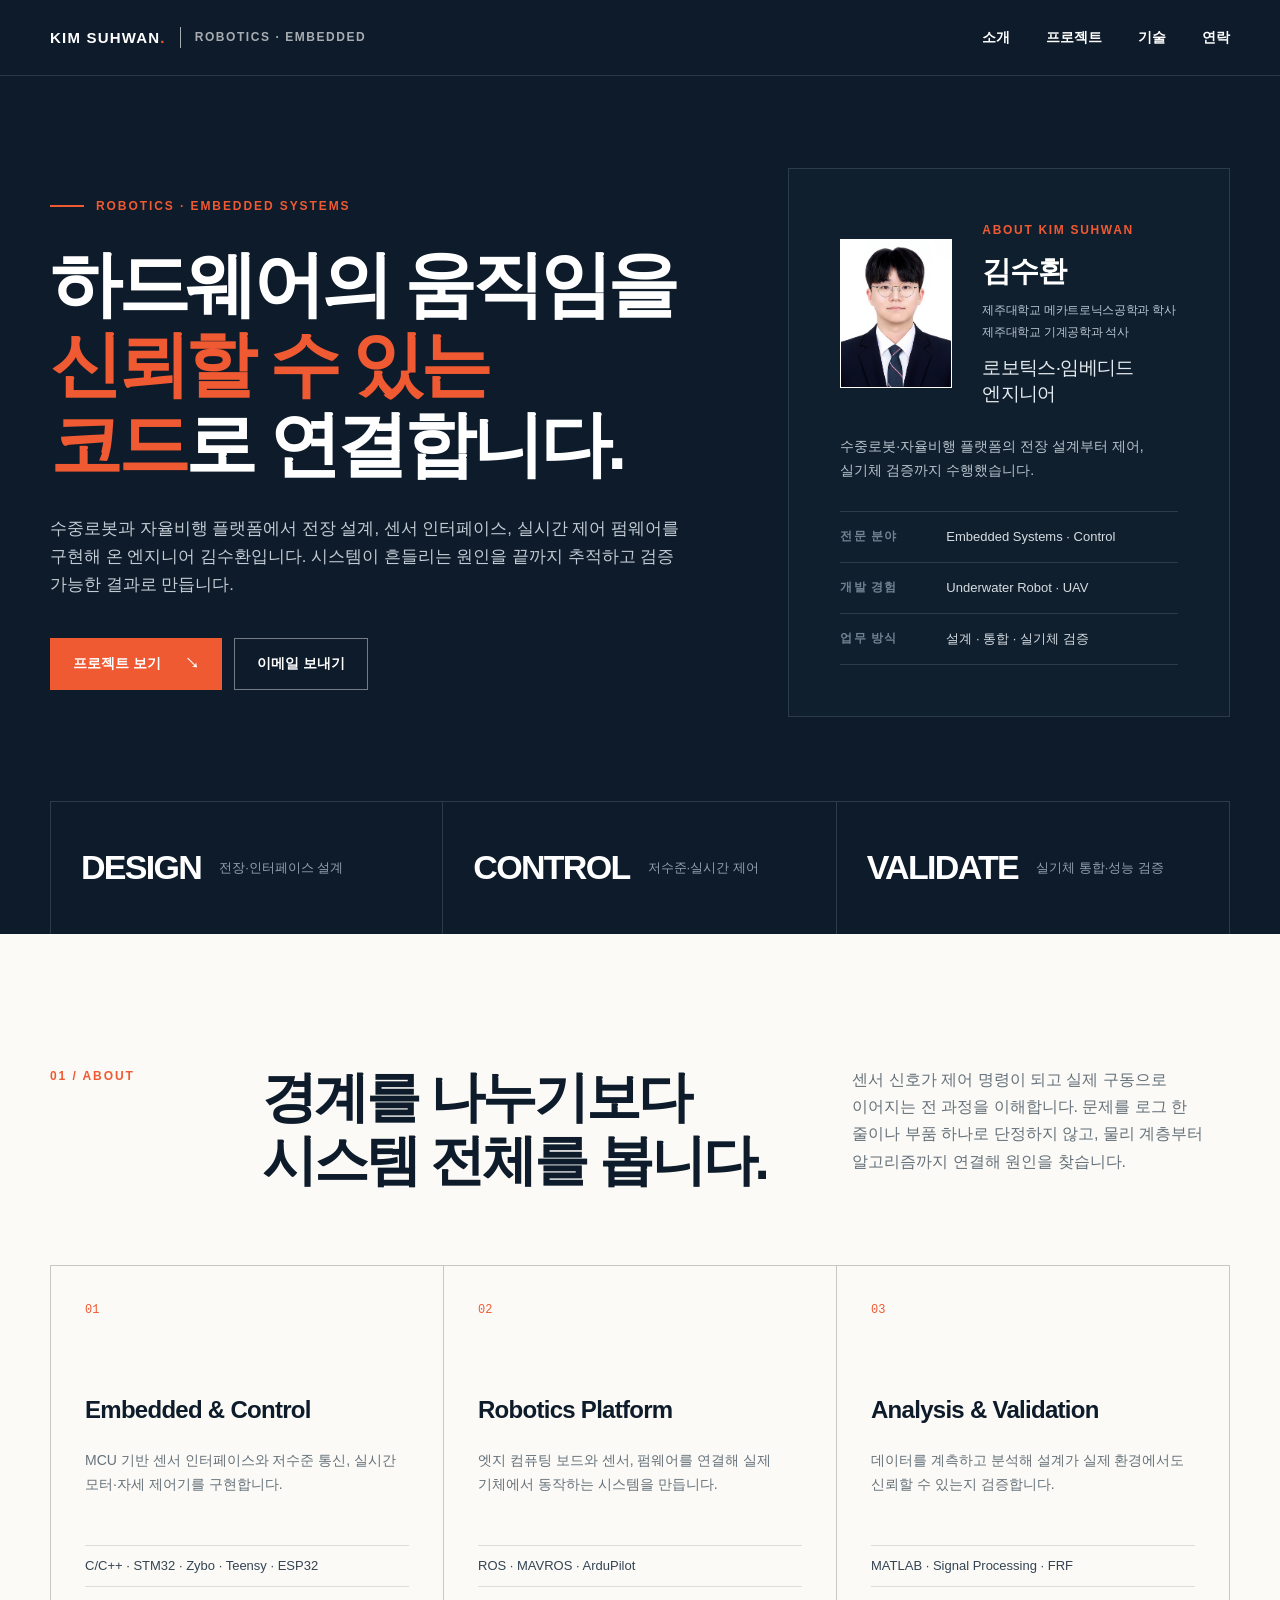
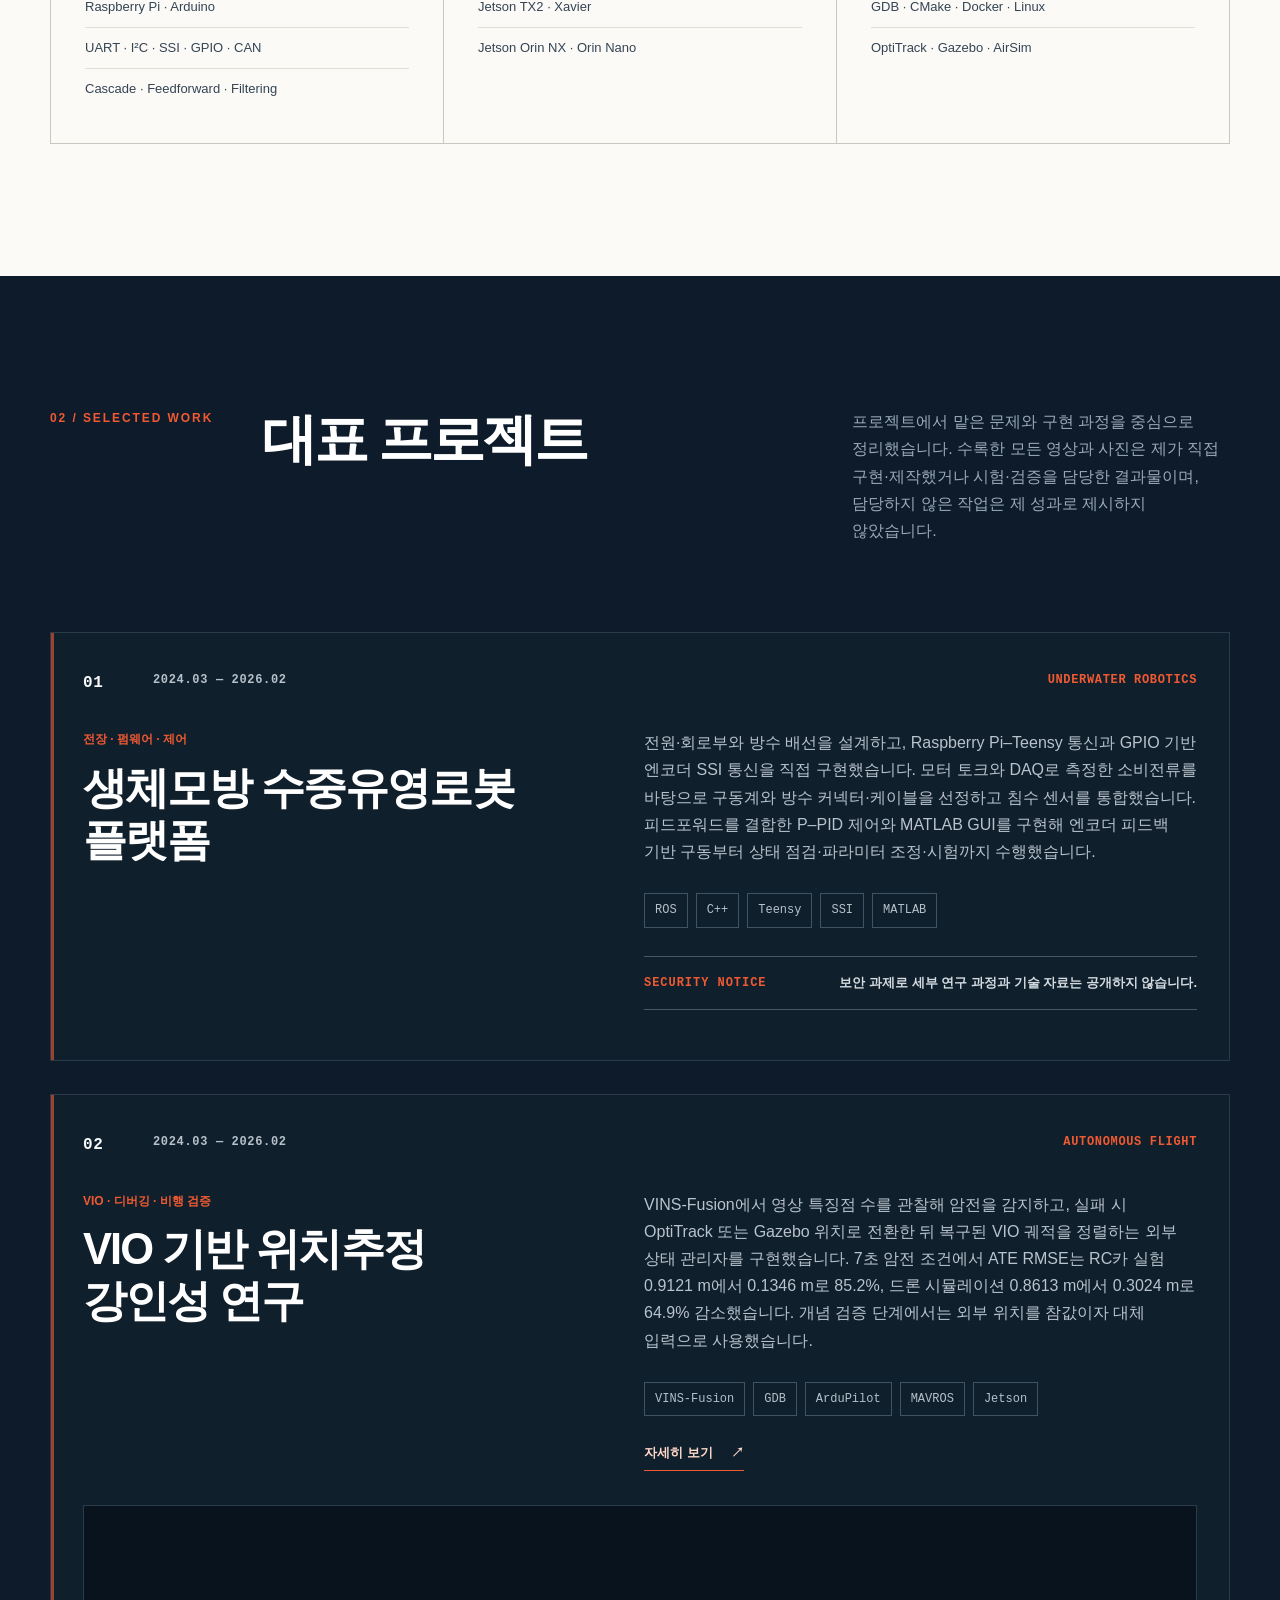
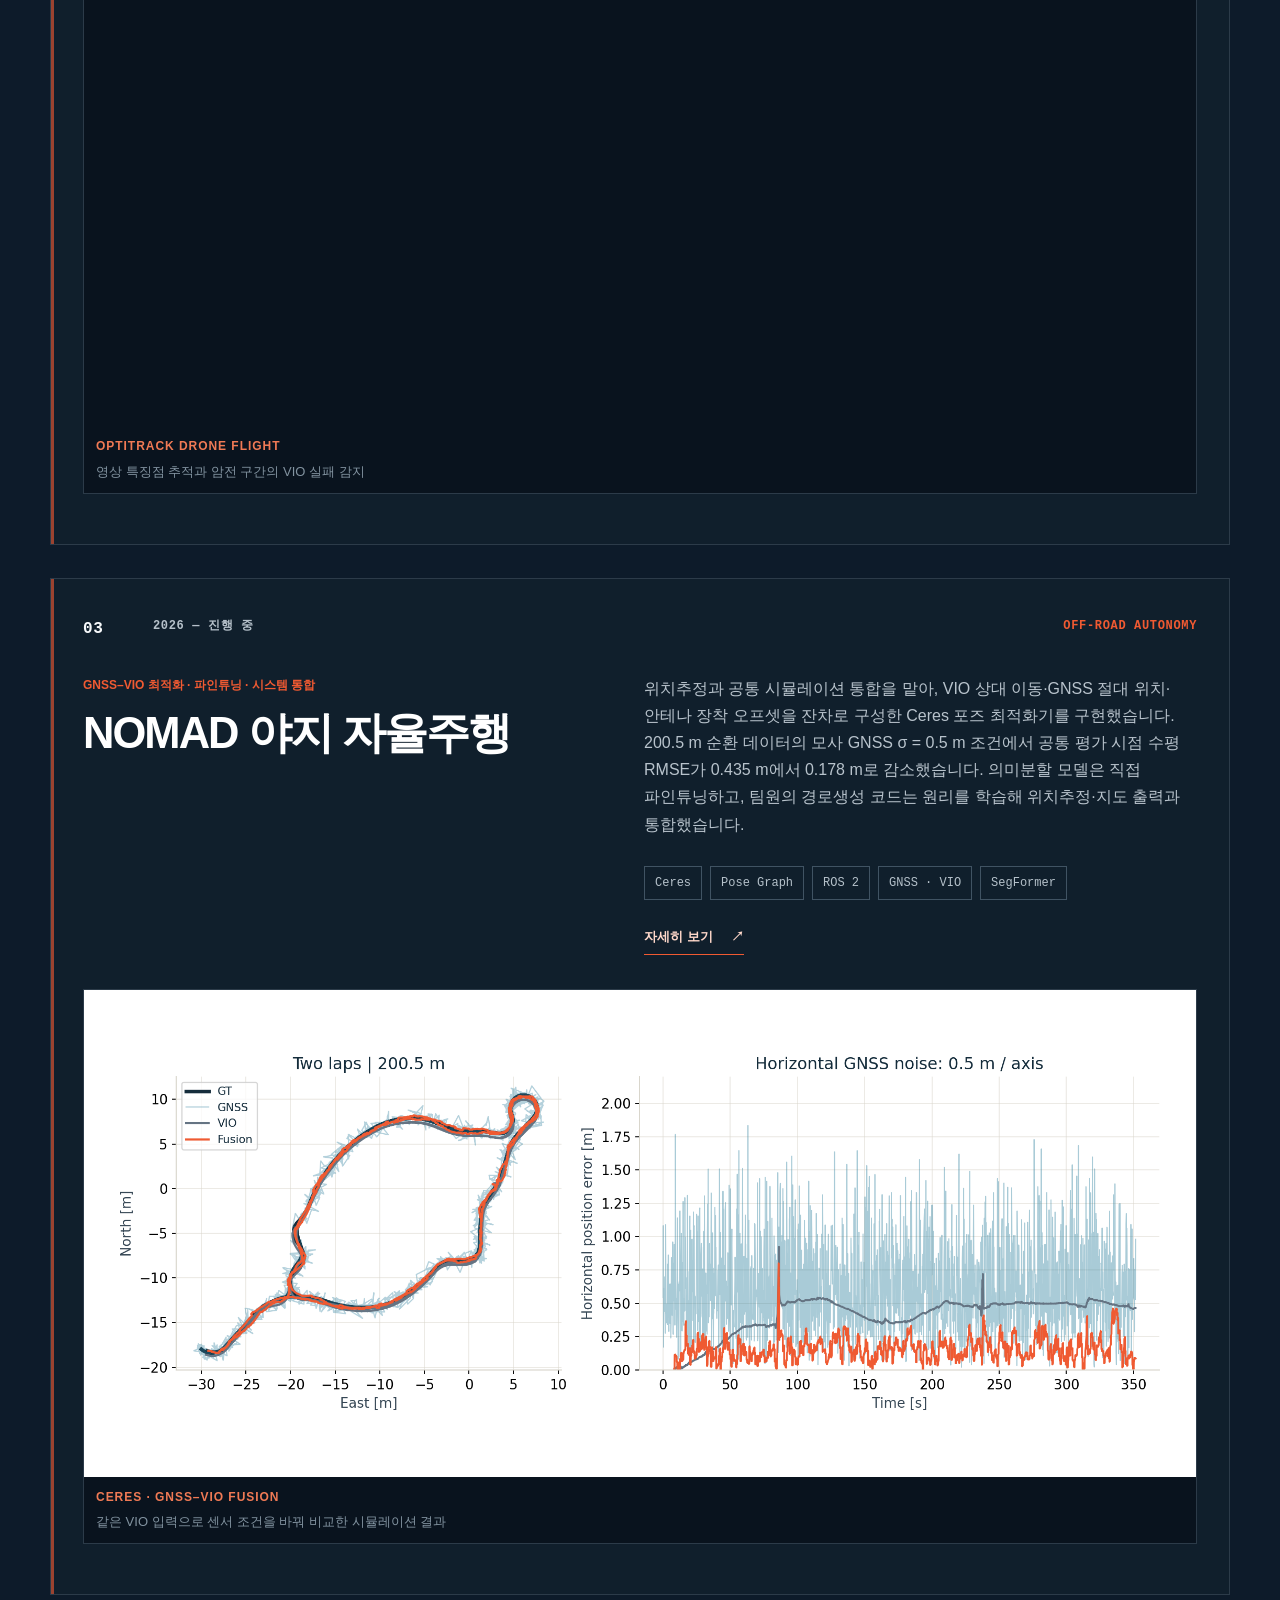
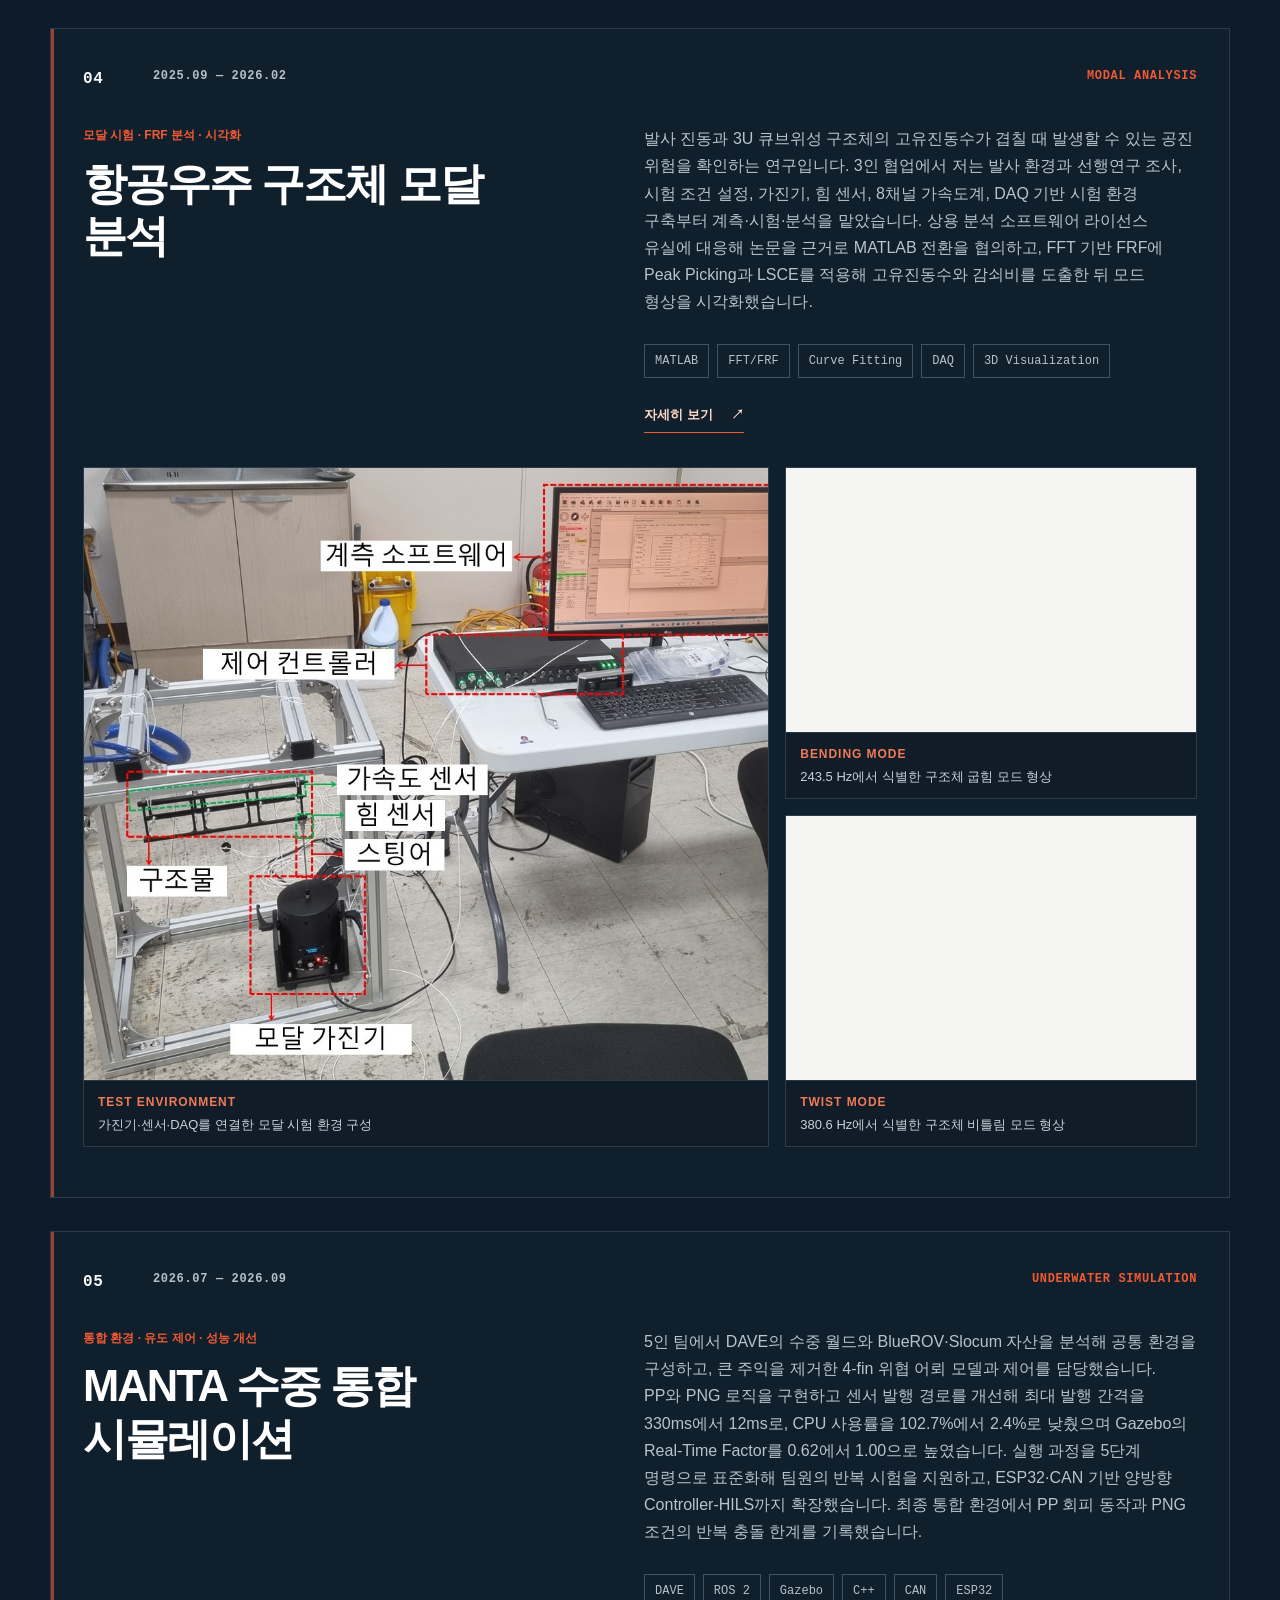
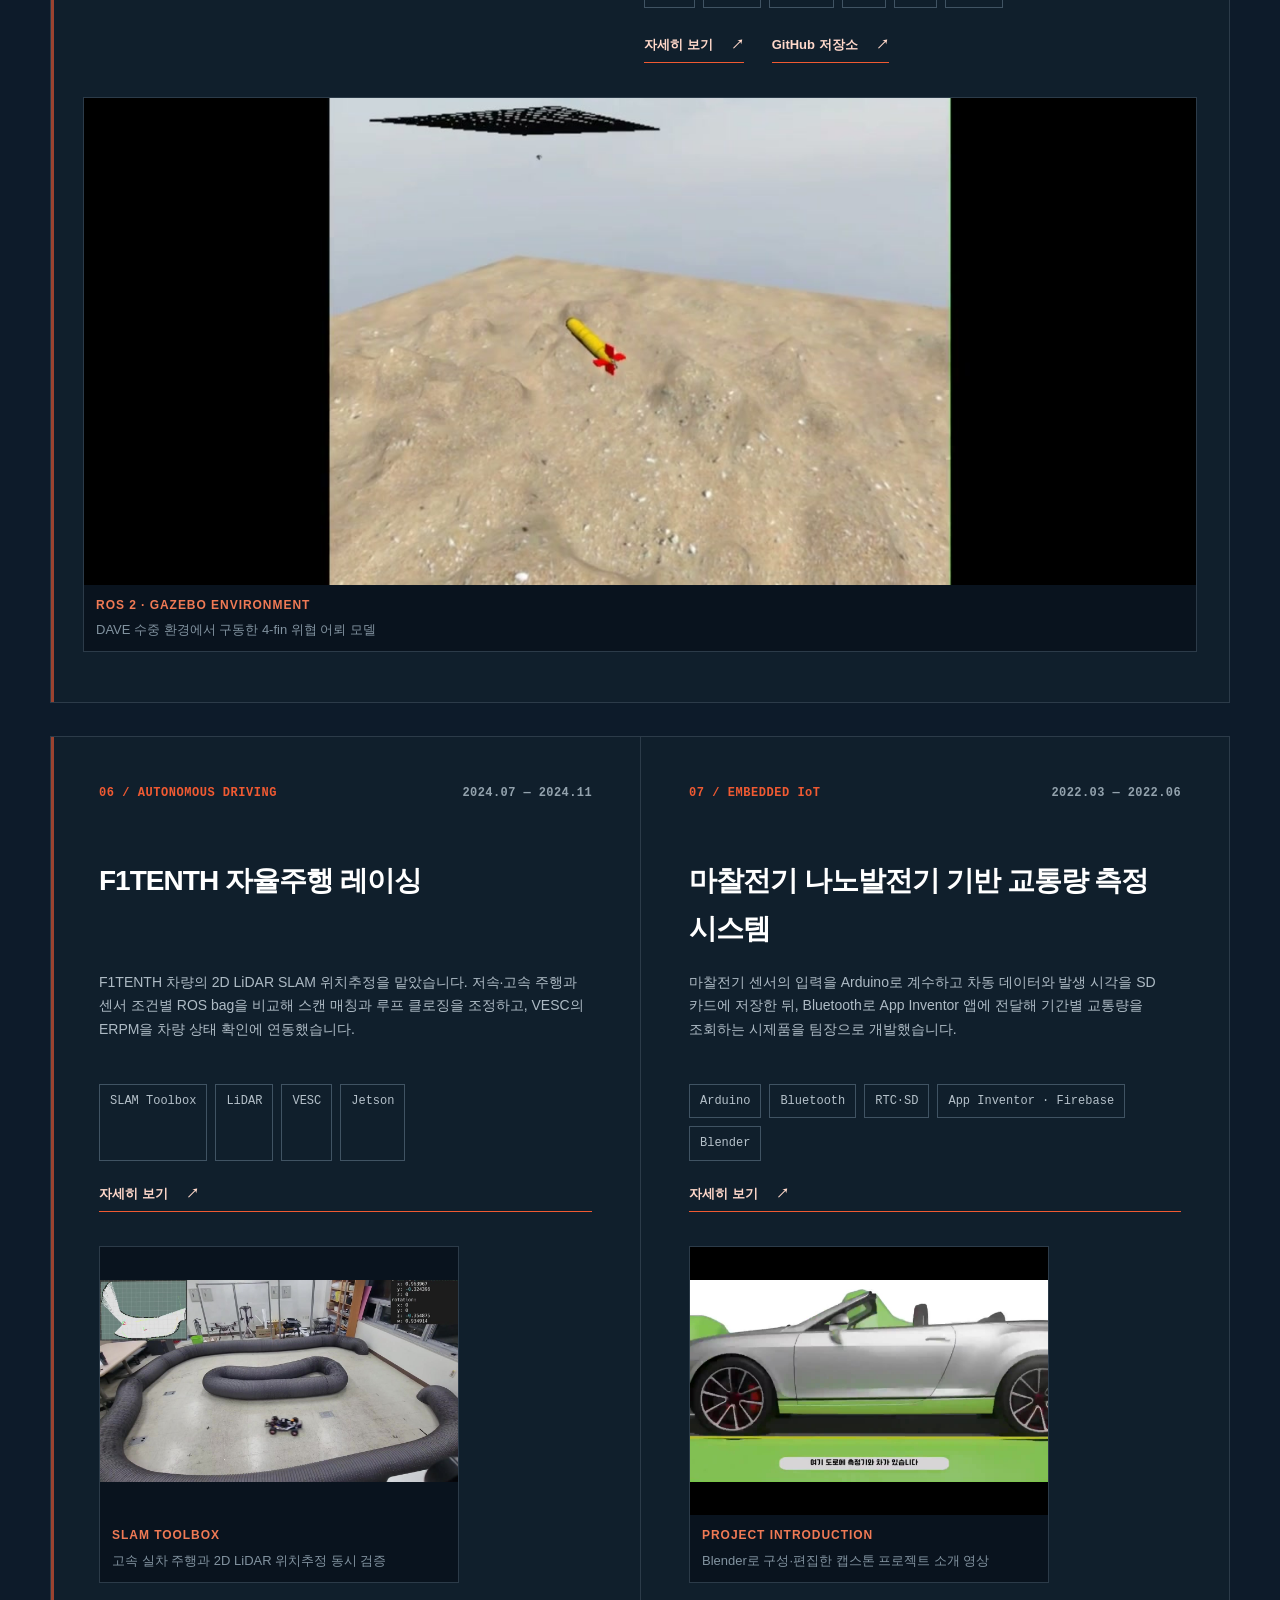
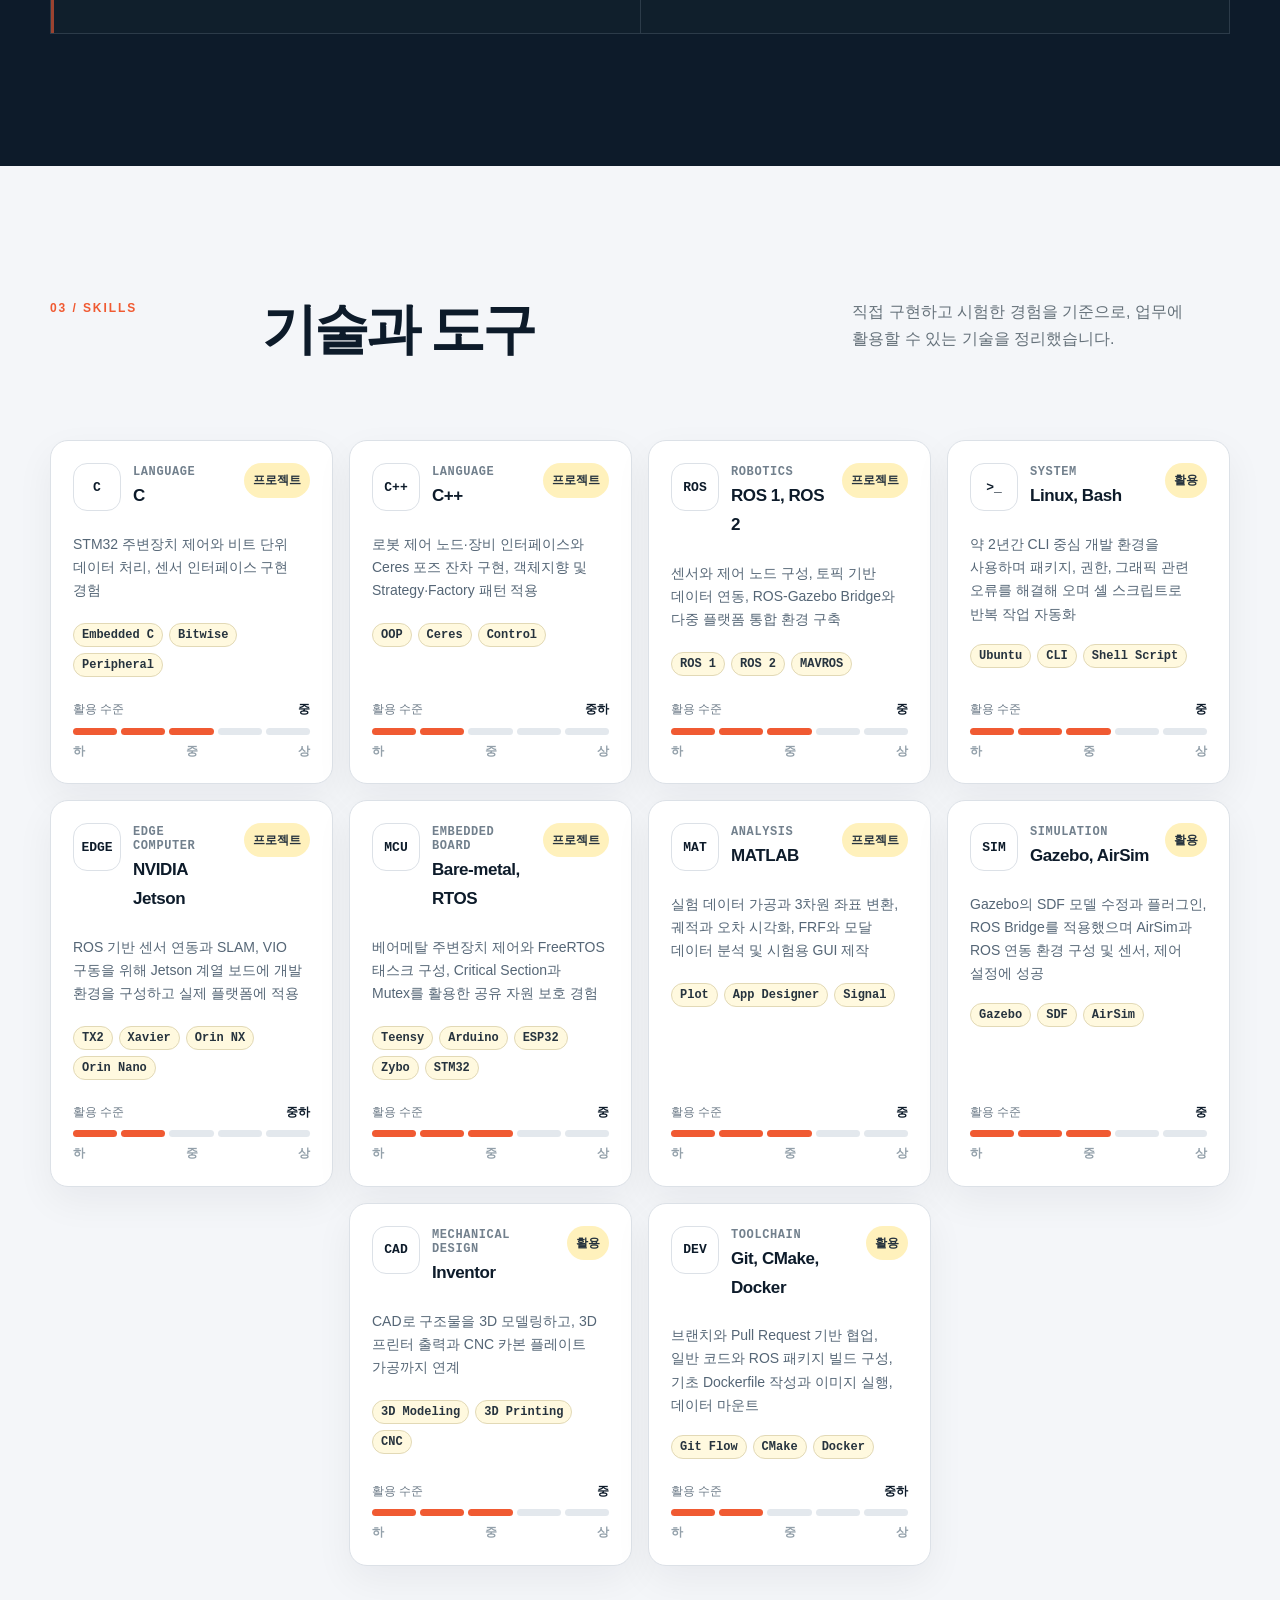
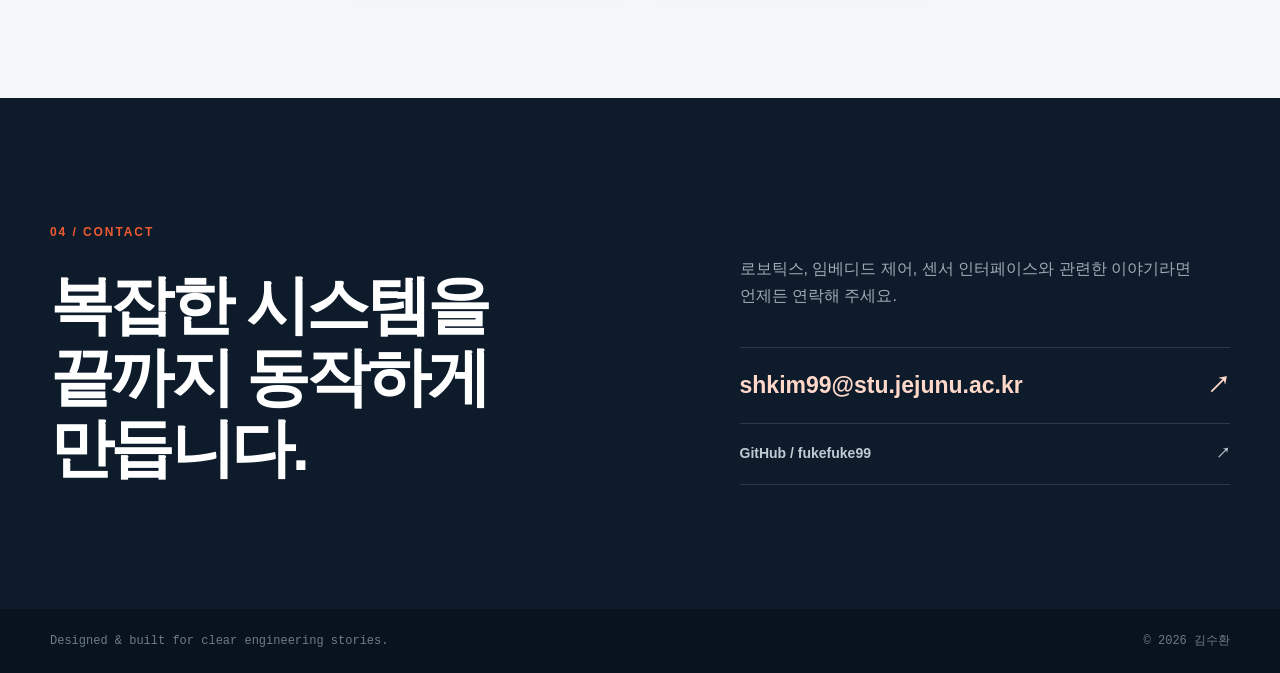
==== commit 3fd82cb6: "docs: 학력 소개 추가와 NOMAD 수식 설명 접기" ====
--- a/index.html
+++ b/index.html
@@ -9,7 +9,7 @@
     />
     <meta name="theme-color" content="#0d1b2a" />
     <title>김수환 | Robotics & Embedded Systems Engineer</title>
-    <link rel="stylesheet" href="assets/css/style.css?v=20260913-2" />
+    <link rel="stylesheet" href="assets/css/style.css?v=20261018-education" />
     <script src="assets/js/main.js?v=20260911-1" defer></script>
   </head>
   <body>
@@ -69,10 +69,12 @@
               </figure>
               <div>
                 <p class="profile-label">ABOUT KIM SUHWAN</p>
-                <h2>
-                  <span class="profile-name">김수환</span>
-                  <span class="profile-role">로보틱스·임베디드<br />엔지니어</span>
-                </h2>
+                <h2 class="profile-name">김수환</h2>
+                <p class="profile-education" aria-label="학력">
+                  <span>제주대학교 메카트로닉스공학과 학사</span>
+                  <span>제주대학교 기계공학과 석사</span>
+                </p>
+                <p class="profile-role">로보틱스·임베디드<br />엔지니어</p>
               </div>
             </div>
             <p class="profile-intro">
--- a/assets/css/style.css
+++ b/assets/css/style.css
@@ -1071,3 +1071,8 @@
   .profile-details div { grid-template-columns: 78px 1fr; }
   .capability-card { padding: 28px 24px; }
 }
+
+.profile-education { margin:10px 0 12px; color:#b8c6d0; font-size:12px; line-height:1.8; letter-spacing:-.025em; }
+.profile-education span { display:block; }
+.profile-identity .profile-role { margin-bottom:0; }
+@media(max-width:480px) { .profile-education { font-size:10.5px; letter-spacing:-.04em; } }
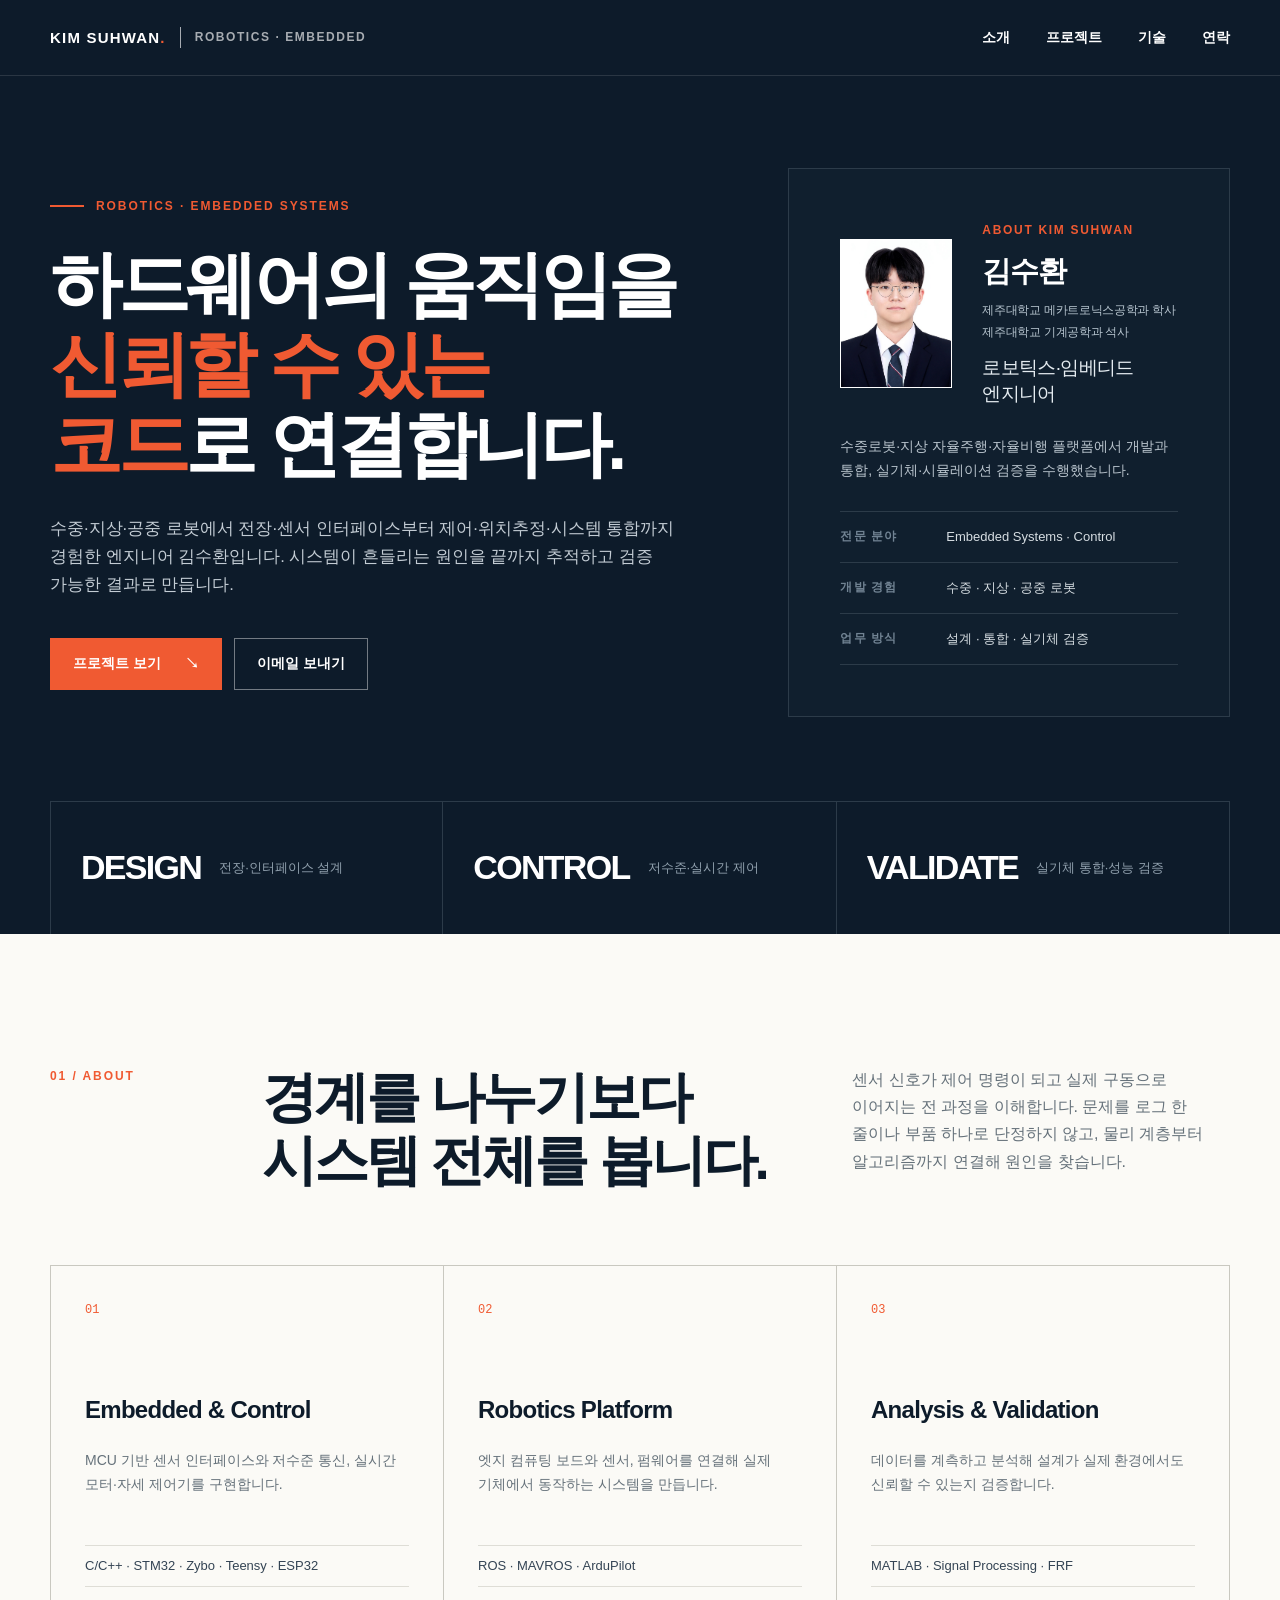
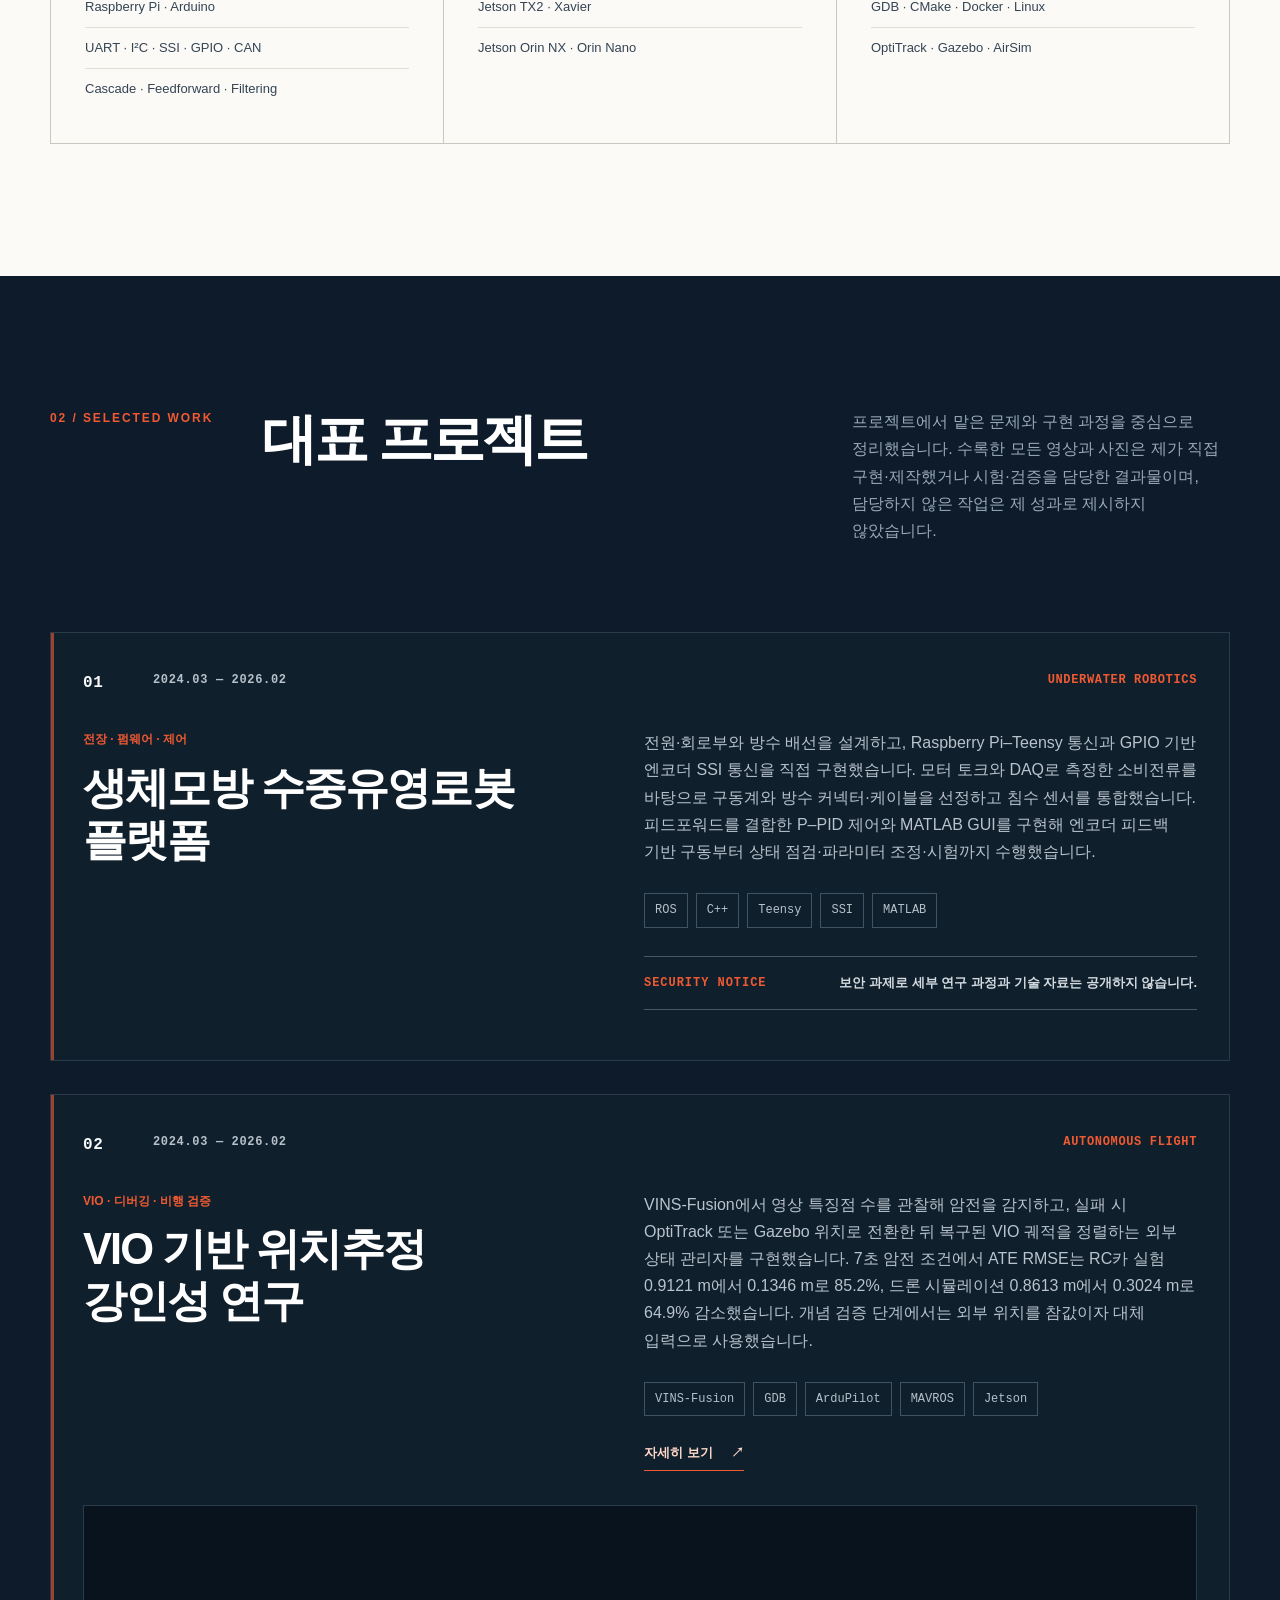
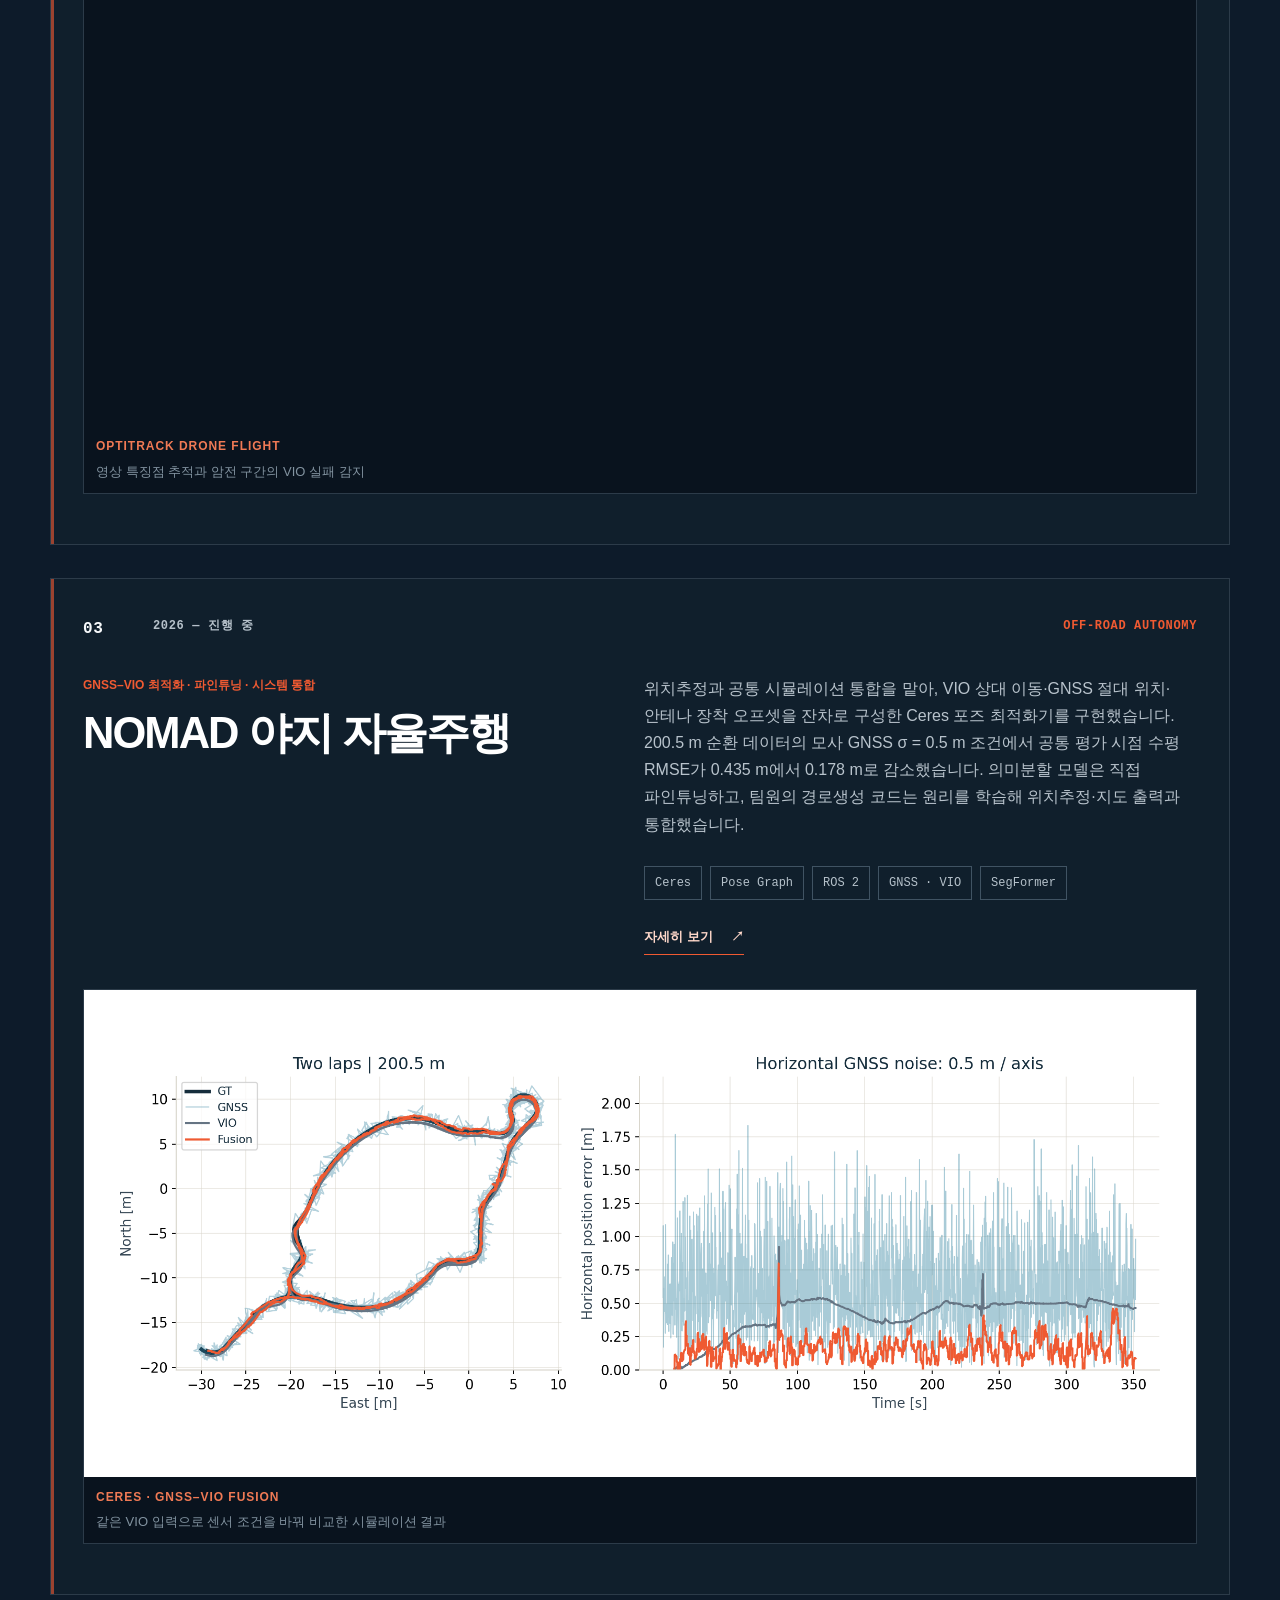
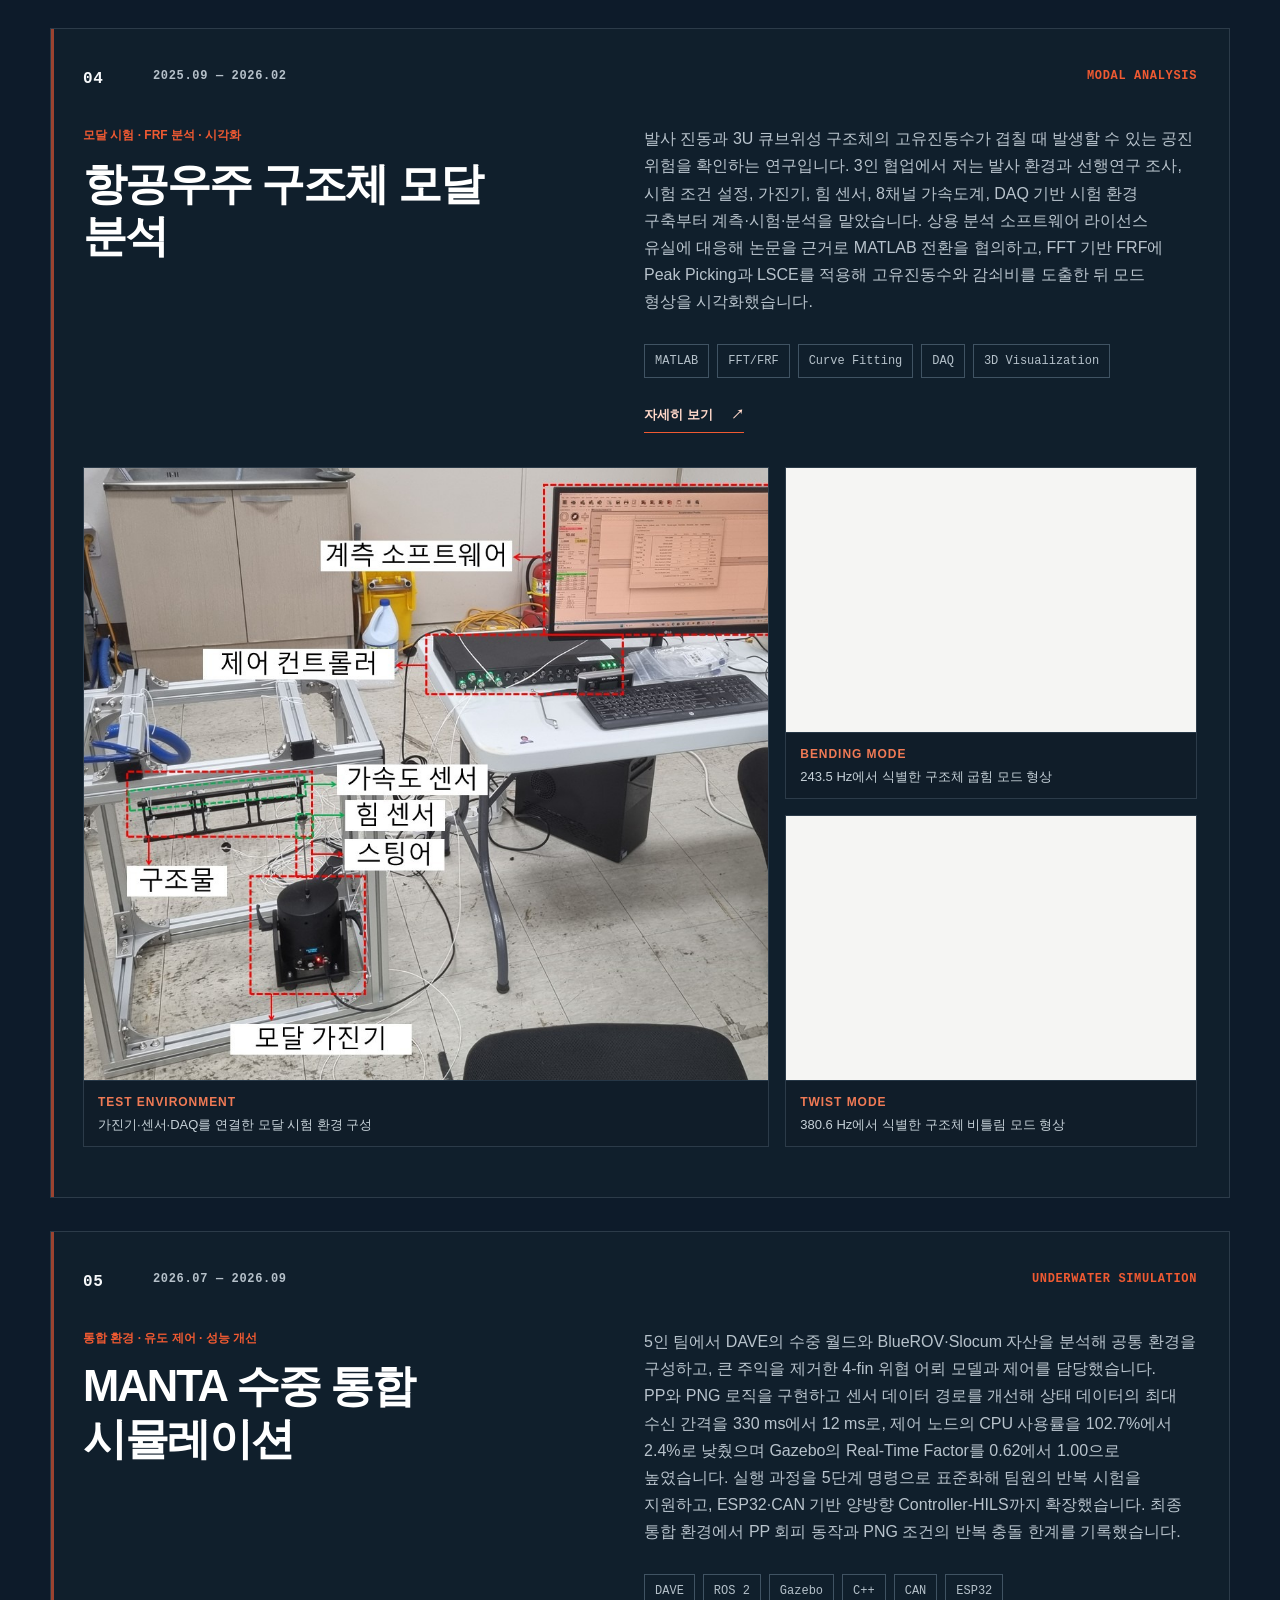
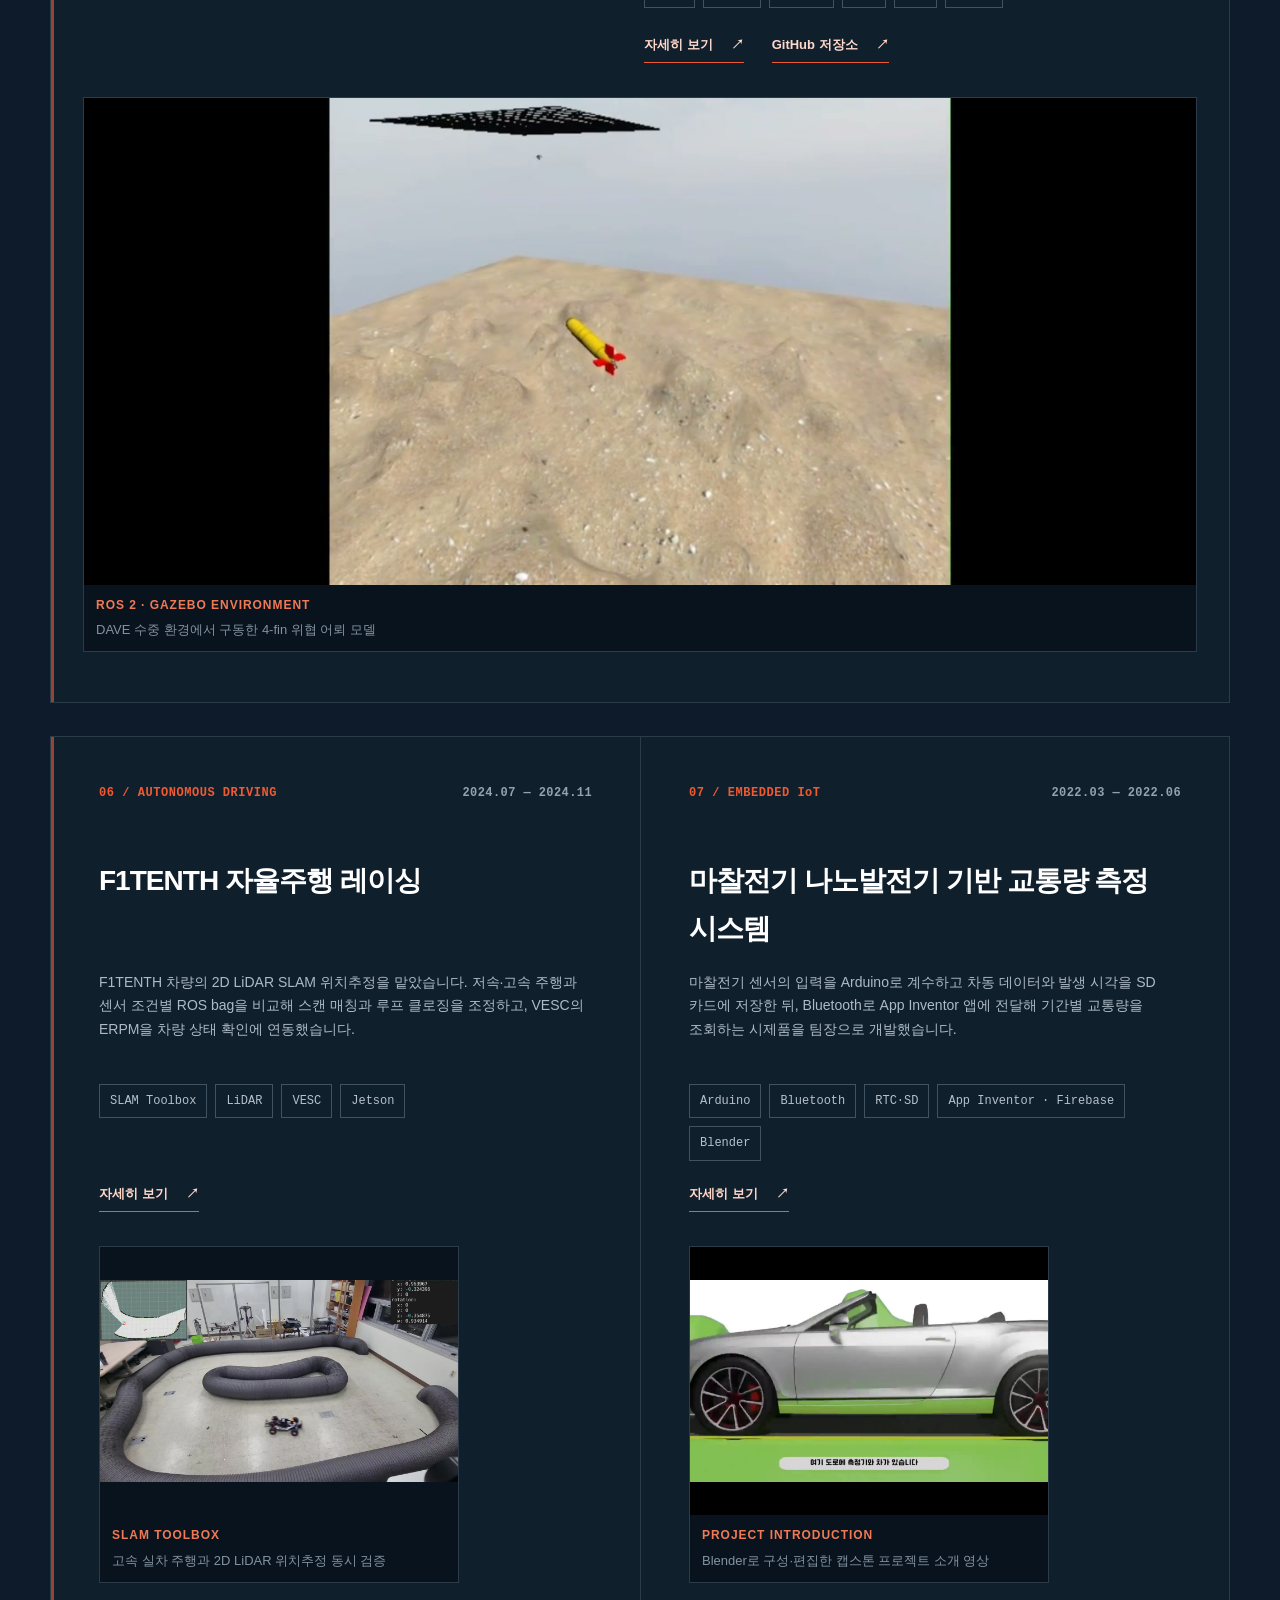
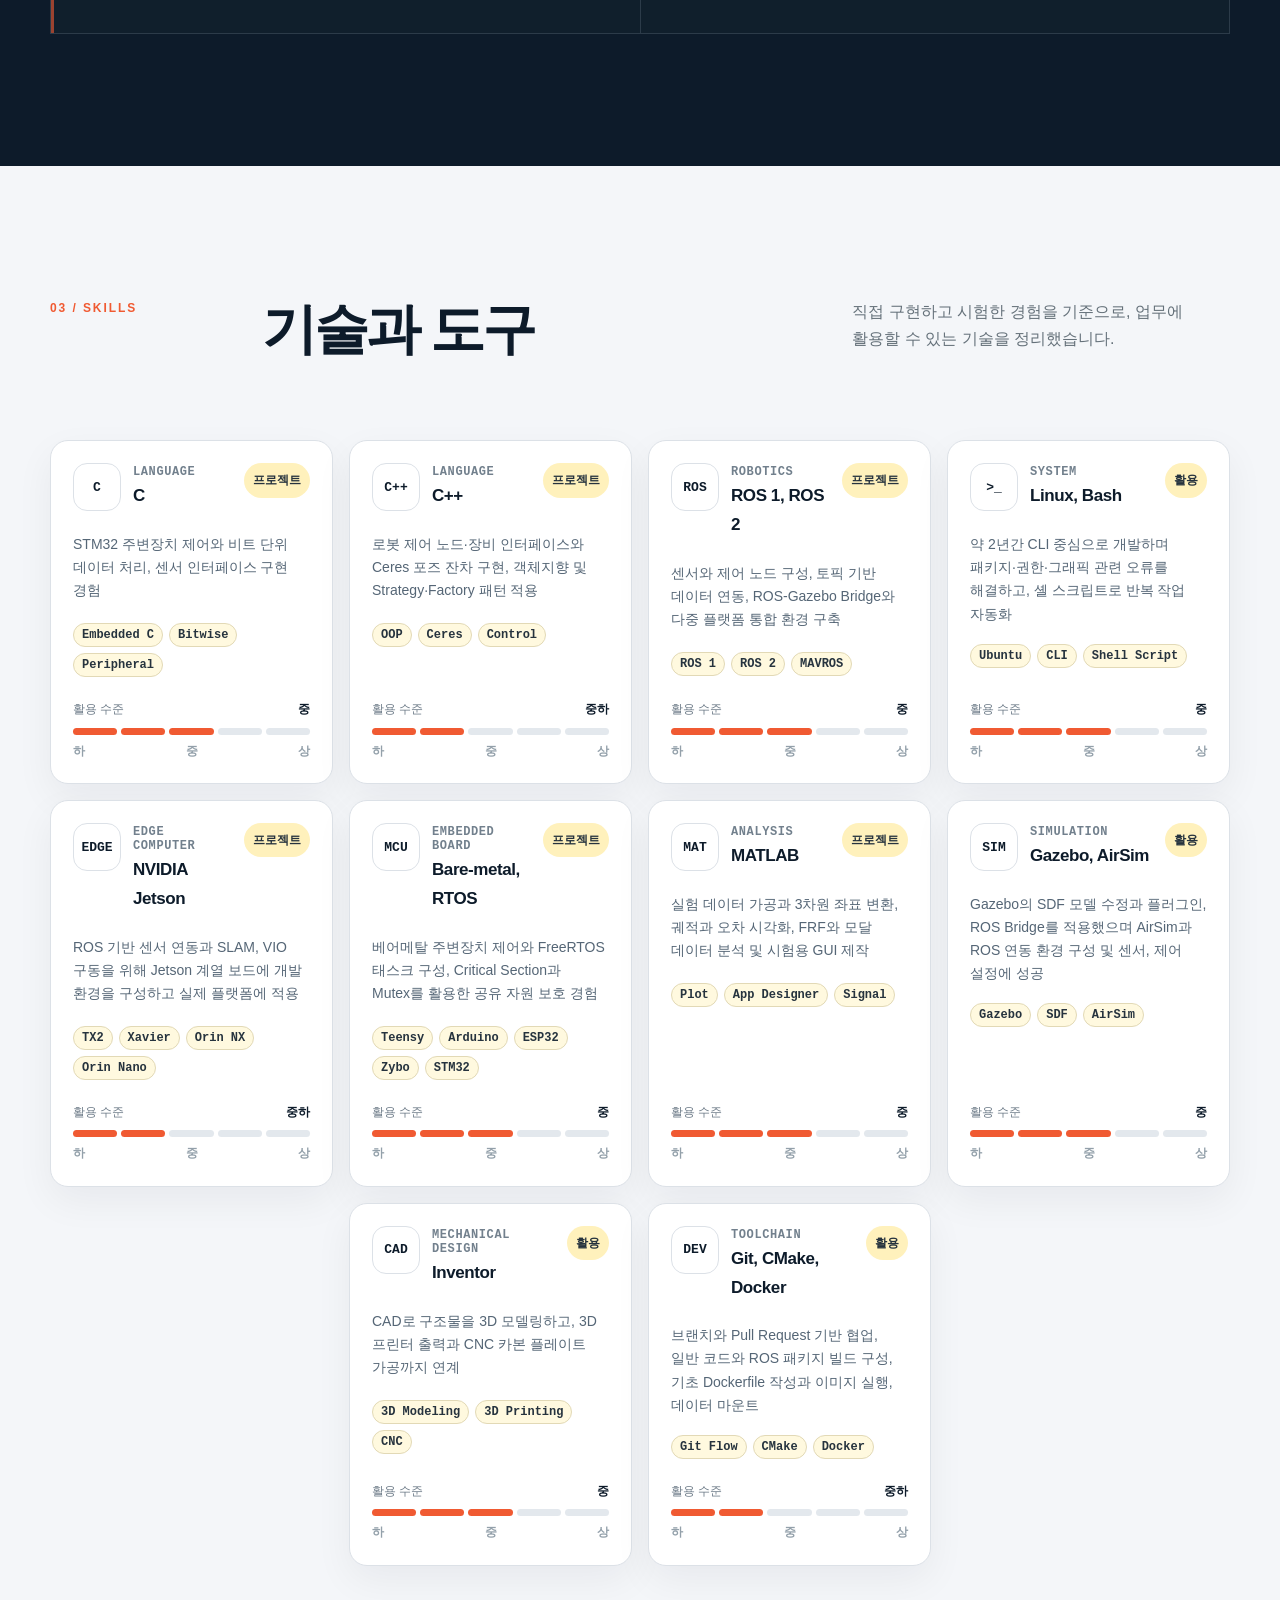
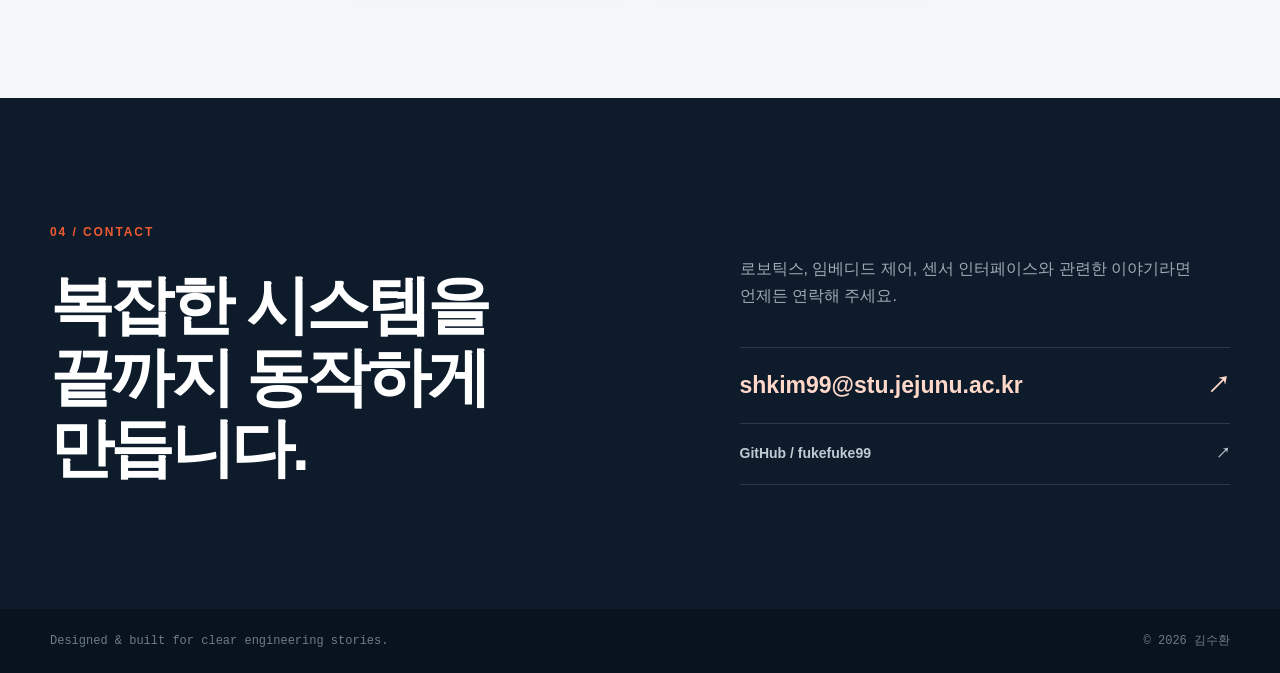
==== commit 5ae22316: "fix: 포트폴리오 카드와 반응형 화면 정리 및 개발 경험 보완" ====
--- a/index.html
+++ b/index.html
@@ -9,7 +9,7 @@
     />
     <meta name="theme-color" content="#0d1b2a" />
     <title>김수환 | Robotics & Embedded Systems Engineer</title>
-    <link rel="stylesheet" href="assets/css/style.css?v=20261018-education" />
+    <link rel="stylesheet" href="assets/css/style.css?v=20261018-audit" />
     <script src="assets/js/main.js?v=20260911-1" defer></script>
   </head>
   <body>
@@ -52,8 +52,8 @@
               <em>신뢰할 수 있는 코드</em>로 연결합니다.
             </h1>
             <p class="hero-description">
-              수중로봇과 자율비행 플랫폼에서 전장 설계, 센서 인터페이스,
-              실시간 제어 펌웨어를 구현해 온 엔지니어 김수환입니다.
+              수중·지상·공중 로봇에서 전장·센서 인터페이스부터
+              제어·위치추정·시스템 통합까지 경험한 엔지니어 김수환입니다.
               시스템이 흔들리는 원인을 끝까지 추적하고 검증 가능한 결과로 만듭니다.
             </p>
             <div class="hero-actions">
@@ -78,11 +78,11 @@
               </div>
             </div>
             <p class="profile-intro">
-              수중로봇·자율비행 플랫폼의 전장 설계부터 제어, 실기체 검증까지 수행했습니다.
+              수중로봇·지상 자율주행·자율비행 플랫폼에서 개발과 통합, 실기체·시뮬레이션 검증을 수행했습니다.
             </p>
             <dl class="profile-details">
               <div><dt>전문 분야</dt><dd>Embedded Systems · Control</dd></div>
-              <div><dt>개발 경험</dt><dd>Underwater Robot · UAV</dd></div>
+              <div><dt>개발 경험</dt><dd>수중 · 지상 · 공중 로봇</dd></div>
               <div><dt>업무 방식</dt><dd>설계 · 통합 · 실기체 검증</dd></div>
             </dl>
           </aside>
@@ -275,8 +275,8 @@
                   <p>
                     5인 팀에서 DAVE의 수중 월드와 BlueROV·Slocum 자산을 분석해 공통 환경을 구성하고,
                     큰 주익을 제거한 4-fin 위협 어뢰 모델과 제어를 담당했습니다.
-                    PP와 PNG 로직을 구현하고 센서 발행 경로를 개선해 최대 발행 간격을 330ms에서
-                    12ms로, CPU 사용률을 102.7%에서 2.4%로 낮췄으며 Gazebo의 Real-Time Factor를 0.62에서 1.00으로 높였습니다.
+                    PP와 PNG 로직을 구현하고 센서 데이터 경로를 개선해 상태 데이터의 최대 수신 간격을 330 ms에서
+                    12 ms로, 제어 노드의 CPU 사용률을 102.7%에서 2.4%로 낮췄으며 Gazebo의 Real-Time Factor를 0.62에서 1.00으로 높였습니다.
                     실행 과정을 5단계 명령으로 표준화해 팀원의 반복 시험을 지원하고, ESP32·CAN 기반 양방향 Controller-HILS까지 확장했습니다.
                     최종 통합 환경에서 PP 회피 동작과 PNG 조건의 반복 충돌 한계를 기록했습니다.
                   </p>
@@ -361,7 +361,7 @@
 
             <article class="skill-card reveal">
               <div class="skill-card-head"><span class="skill-icon" aria-hidden="true">&gt;_</span><div><small>SYSTEM</small><h3>Linux, Bash</h3></div><span class="skill-level">활용</span></div>
-              <p>약 2년간 CLI 중심 개발 환경을 사용하며 패키지, 권한, 그래픽 관련 오류를 해결해 오며 셸 스크립트로 반복 작업 자동화</p>
+              <p>약 2년간 CLI 중심으로 개발하며 패키지·권한·그래픽 관련 오류를 해결하고, 셸 스크립트로 반복 작업 자동화</p>
               <ul><li>Ubuntu</li><li>CLI</li><li>Shell Script</li></ul>
               <div class="skill-meter" data-score="3" aria-label="활용 수준 중"><div class="skill-meter-label"><span>활용 수준</span><strong>중</strong></div><div class="skill-meter-bar" aria-hidden="true"><span></span><span></span><span></span><span></span><span></span></div><div class="skill-meter-scale"><span>하</span><span>중</span><span>상</span></div></div>
             </article>
--- a/assets/css/style.css
+++ b/assets/css/style.css
@@ -536,6 +536,8 @@
 .tags {
   display: flex;
   flex-wrap: wrap;
+  align-items: flex-start;
+  align-content: flex-start;
   gap: 8px;
   margin-top: 28px;
 }
@@ -686,6 +688,8 @@
 }
 
 .compact-project .project-link {
+  justify-self: start;
+  align-self: start;
   margin-top: 22px;
 }
 
@@ -997,7 +1001,12 @@
   .capability-card { min-height: auto; }
   .card-number { margin-bottom: 34px; }
   .capability-card p { min-height: auto; }
-  .project-body { gap: 48px; }
+  .project-body { grid-template-columns: minmax(0, 1fr); gap: 28px; }
+  .proof-strip { grid-template-columns: minmax(0, 1fr); }
+  .proof-strip > div { min-height: 92px; border-left: 1px solid var(--line-dark); border-bottom: 1px solid var(--line-dark); }
+  .project-pair { grid-template-columns: minmax(0, 1fr); }
+  .compact-project { display:block; min-height:auto; padding:38px 26px; }
+  .compact-project + .compact-project { padding:38px 26px; border-top:1px solid var(--line-dark); border-left:0; }
   .contact-grid { gap: 48px; }
   .skills-grid { grid-template-columns: repeat(2, minmax(0, 1fr)); }
   .skill-card:nth-last-child(2) { grid-column: auto; }
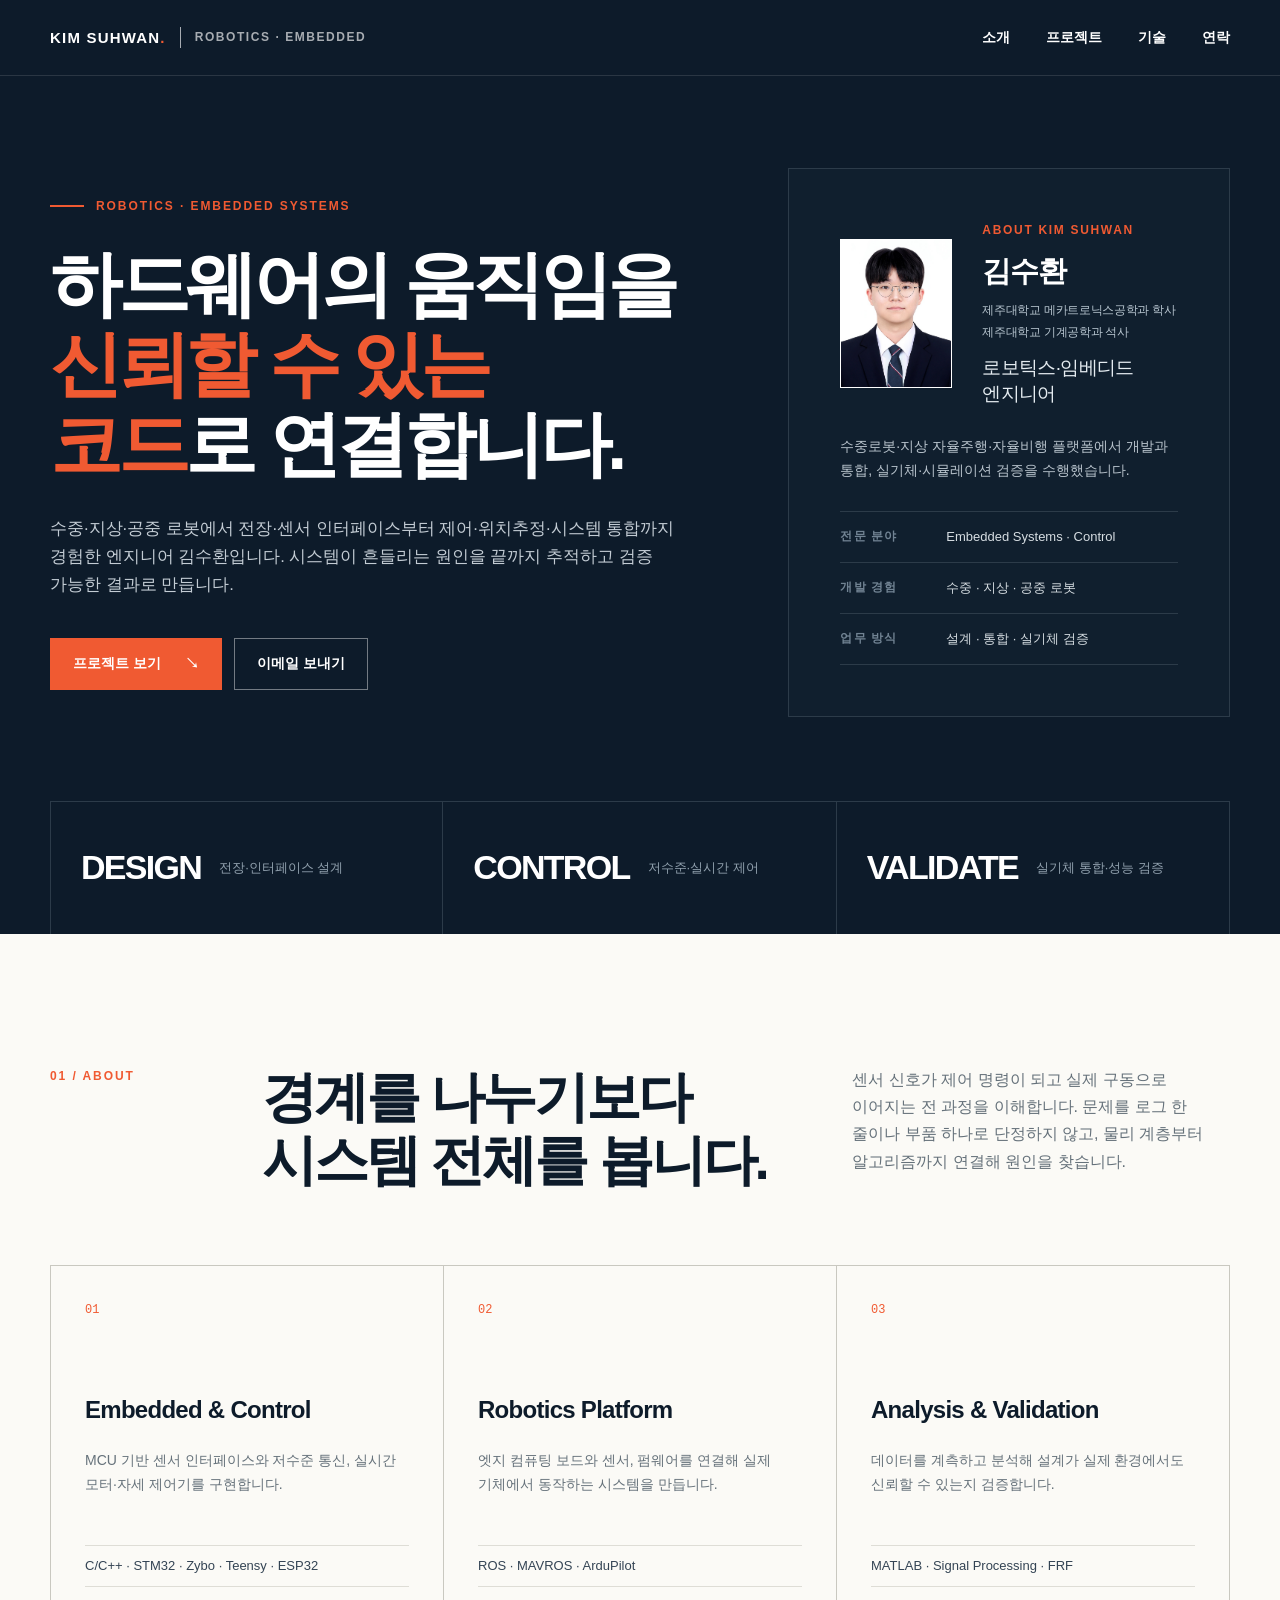
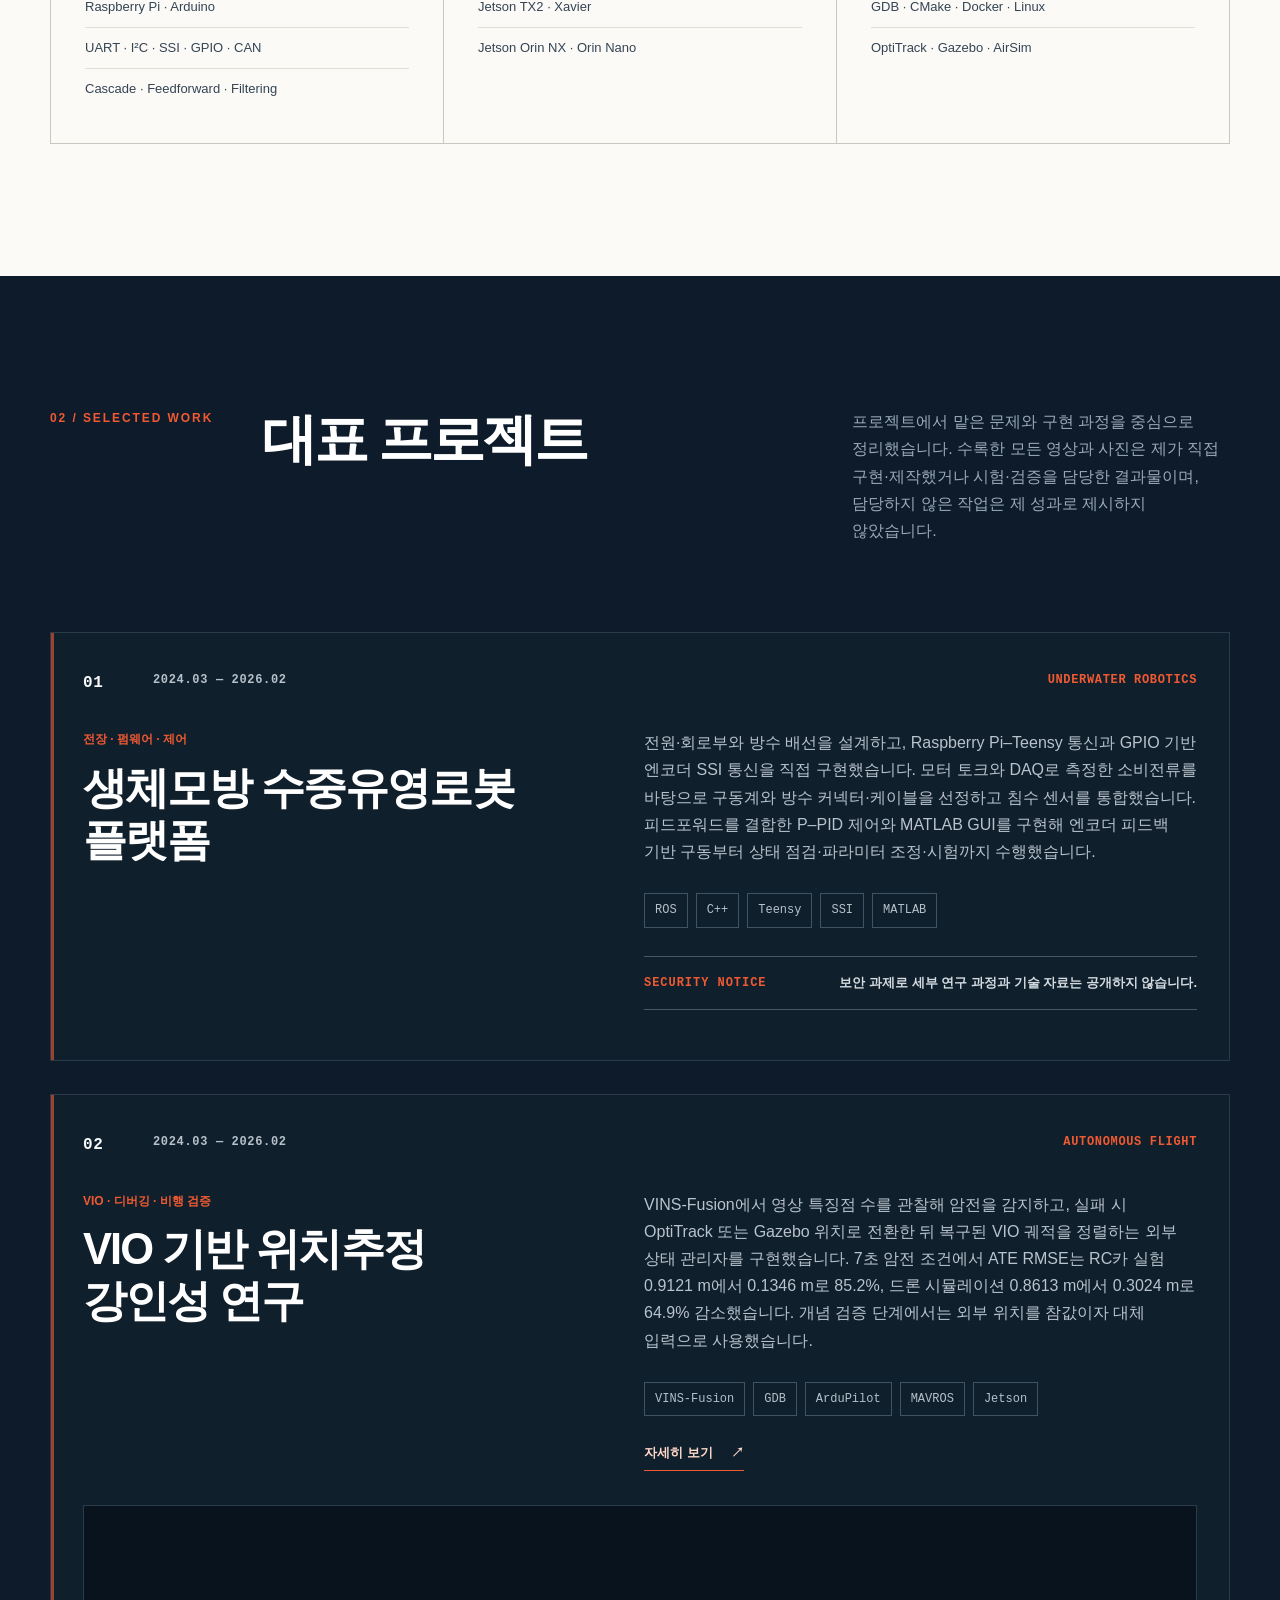
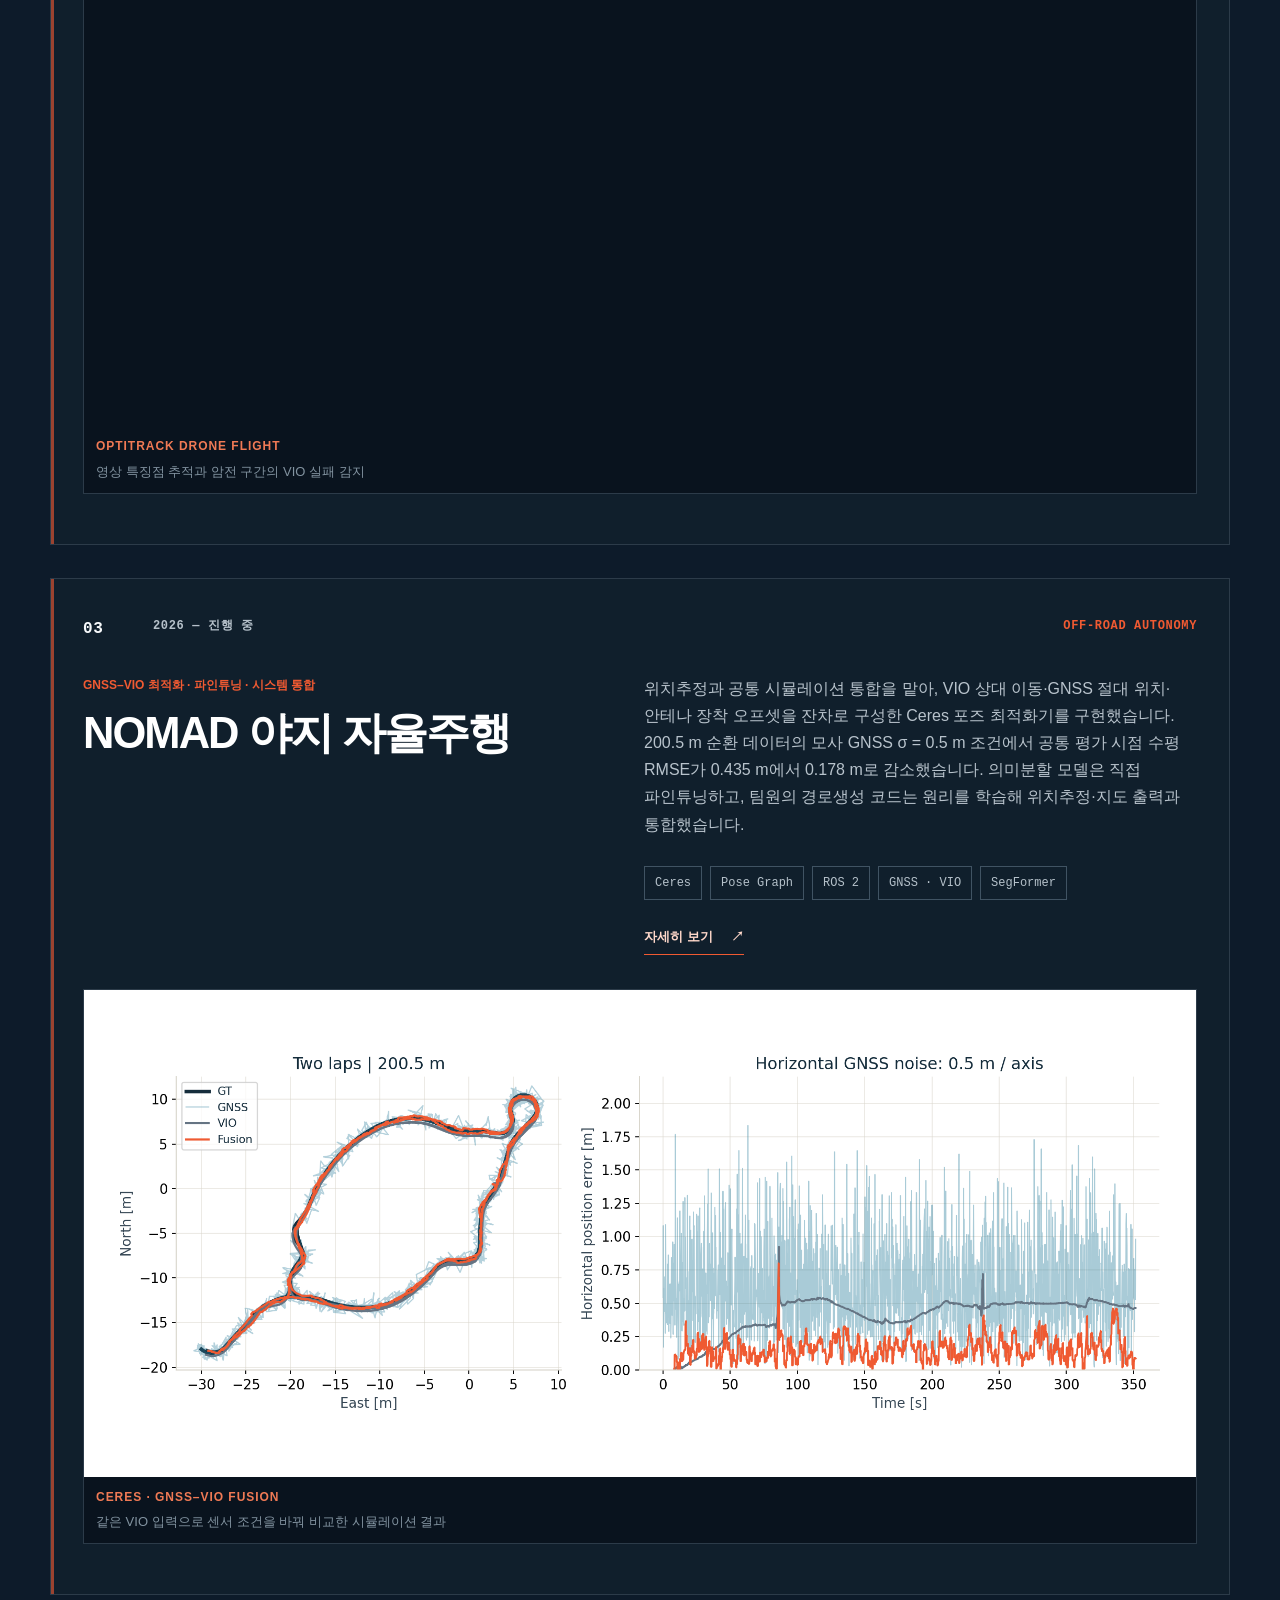
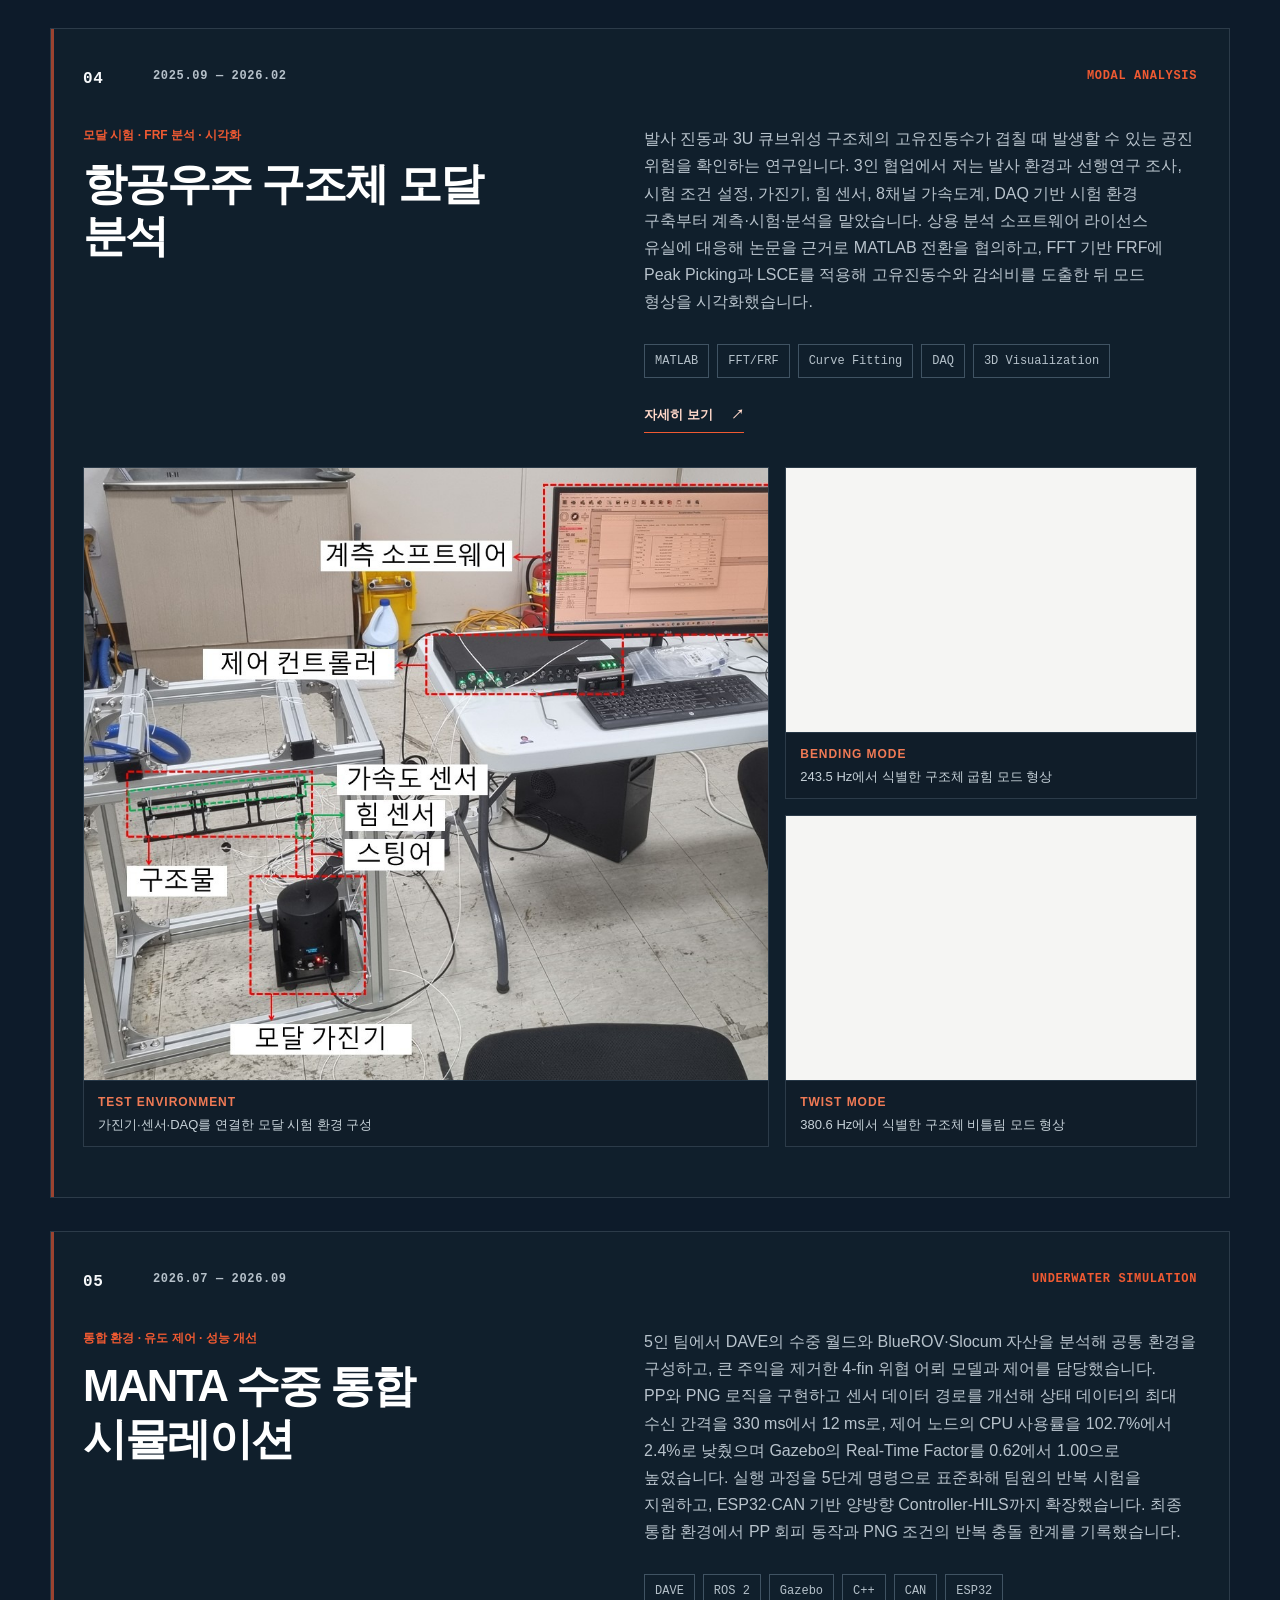
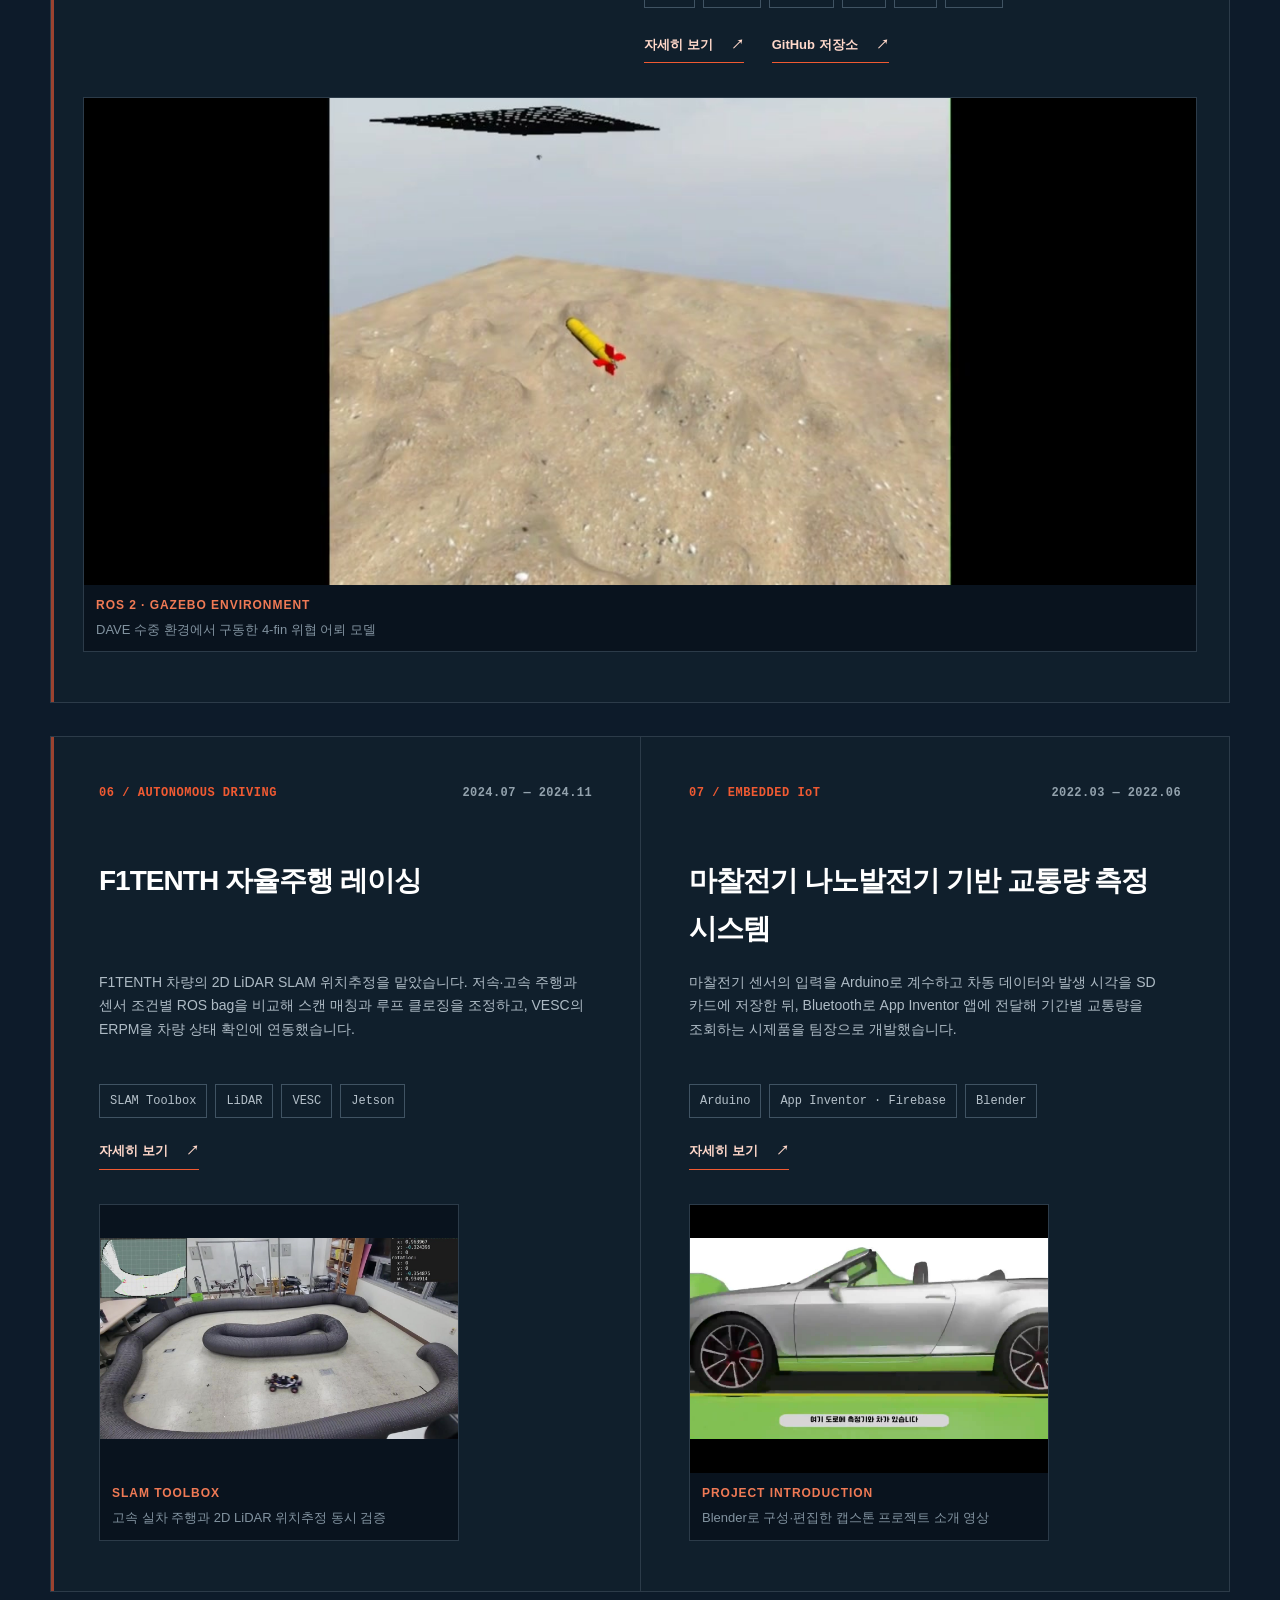
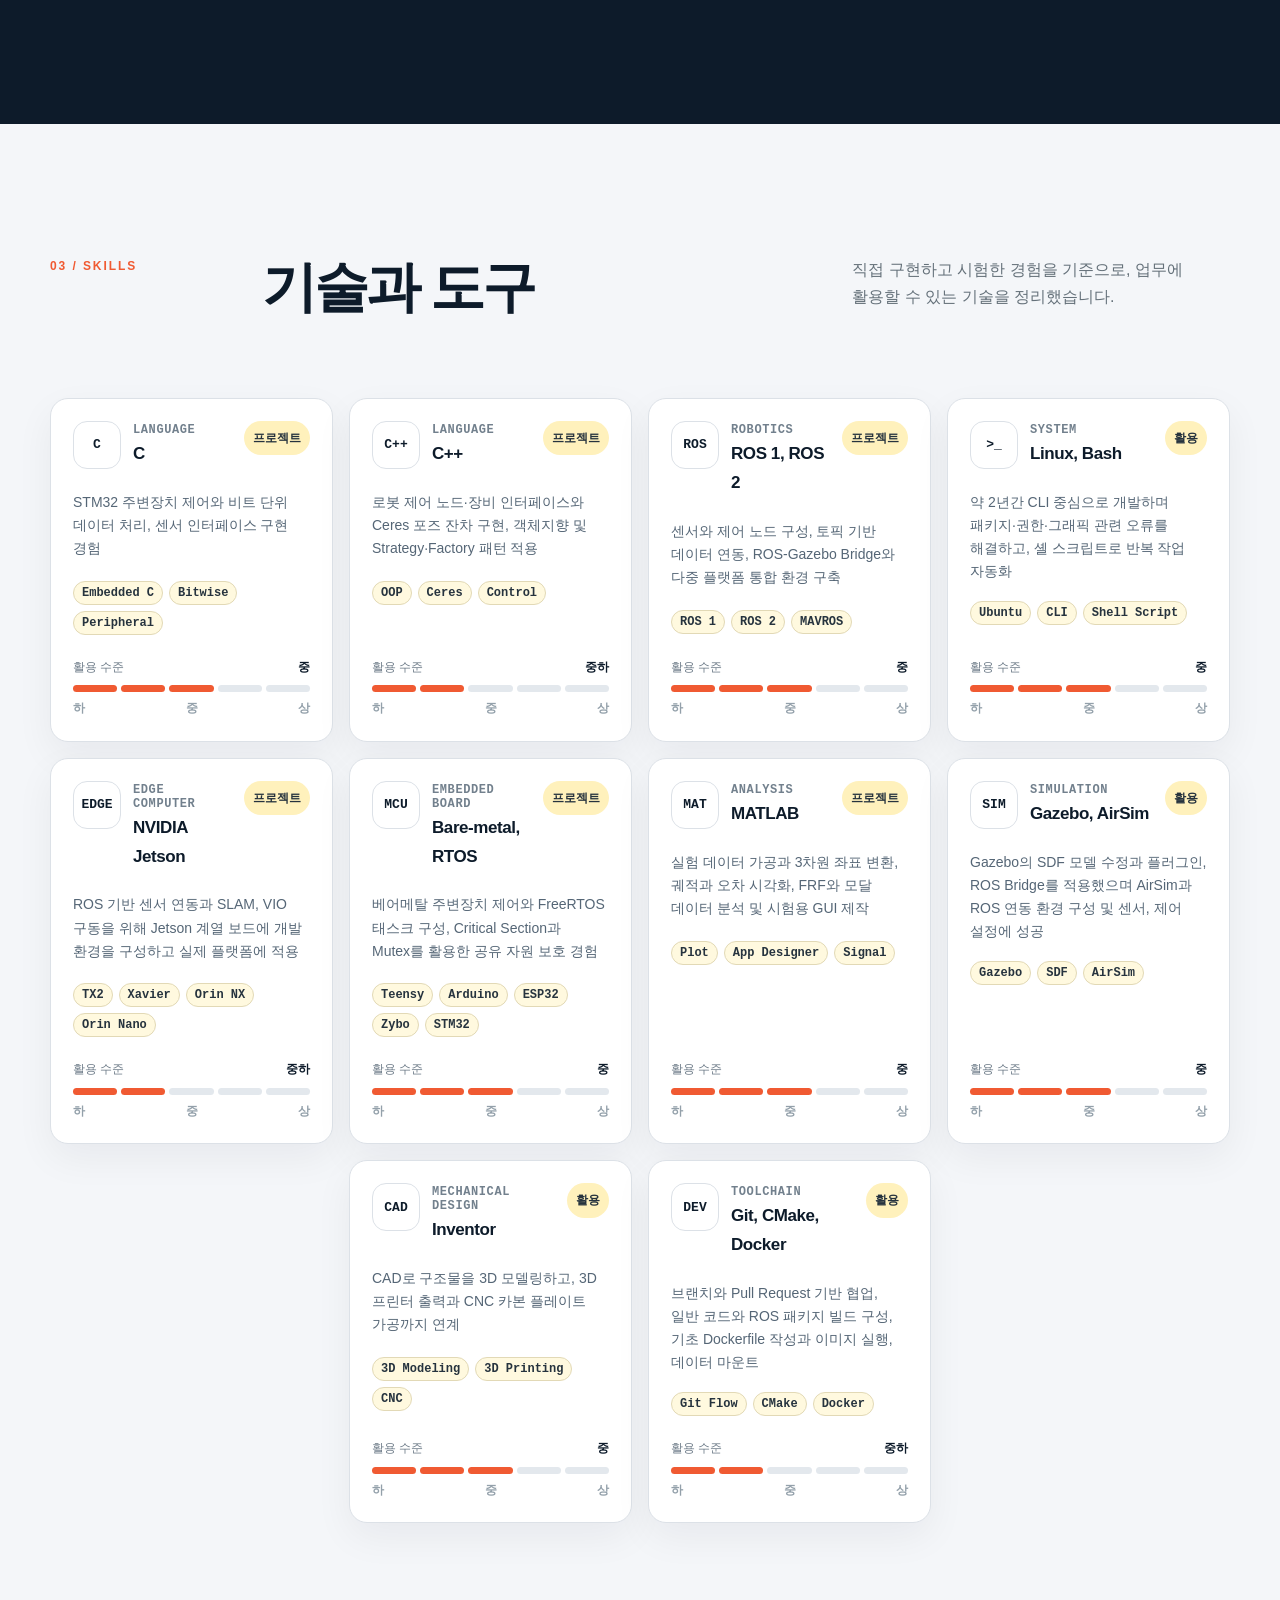
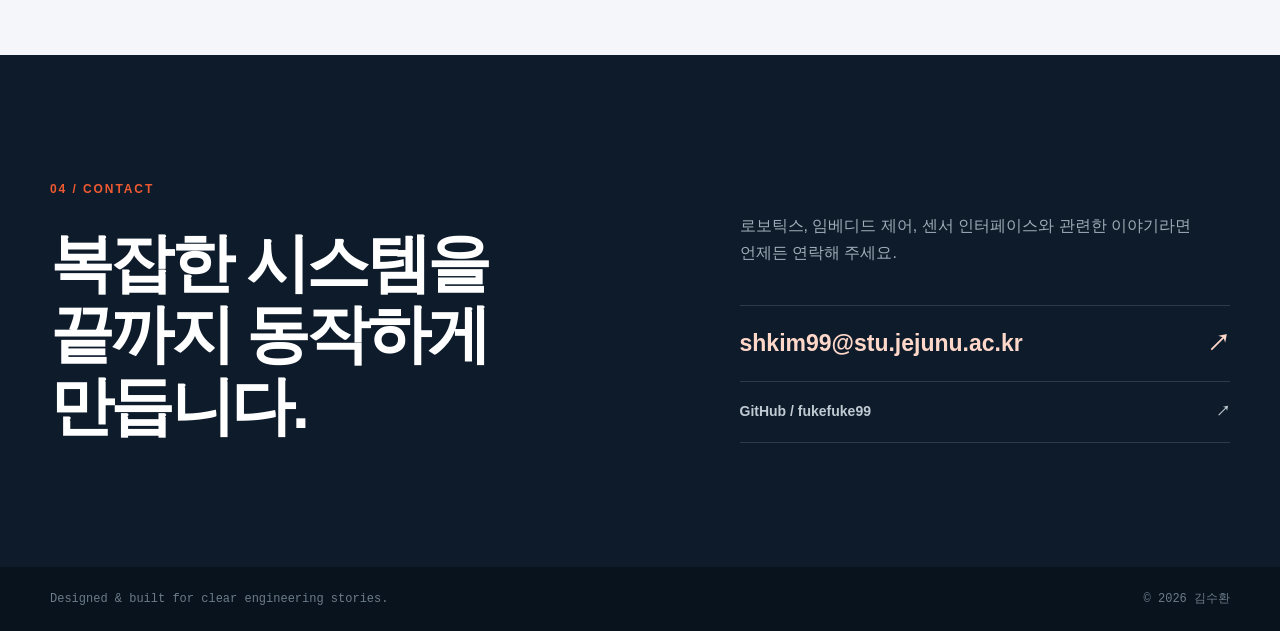
==== commit a453b924: "docs: 캡스톤 프로젝트 키워드 간소화" ====
--- a/index.html
+++ b/index.html
@@ -315,7 +315,7 @@
                 <div class="compact-meta"><span class="compact-index">07 / EMBEDDED IoT</span><span class="compact-date">2022.03 — 2022.06</span></div>
                 <h3>마찰전기 나노발전기 기반 교통량 측정 시스템</h3>
                 <p>마찰전기 센서의 입력을 Arduino로 계수하고 차동 데이터와 발생 시각을 SD 카드에 저장한 뒤, Bluetooth로 App Inventor 앱에 전달해 기간별 교통량을 조회하는 시제품을 팀장으로 개발했습니다.</p>
-                <ul class="tags"><li>Arduino</li><li>Bluetooth</li><li>RTC·SD</li><li>App Inventor · Firebase</li><li>Blender</li></ul>
+                <ul class="tags"><li>Arduino</li><li>App Inventor · Firebase</li><li>Blender</li></ul>
                 <a class="project-link" href="projects/triboelectric-counter.html">자세히 보기 <span>↗</span></a>
                 <figure class="compact-media compact-media-capstone">
                   <video autoplay muted loop playsinline preload="metadata" poster="assets/images/projects/capstone-main-poster.jpg" aria-label="마찰전기 교통량 측정 시스템을 설명하는 Blender 제작 영상">
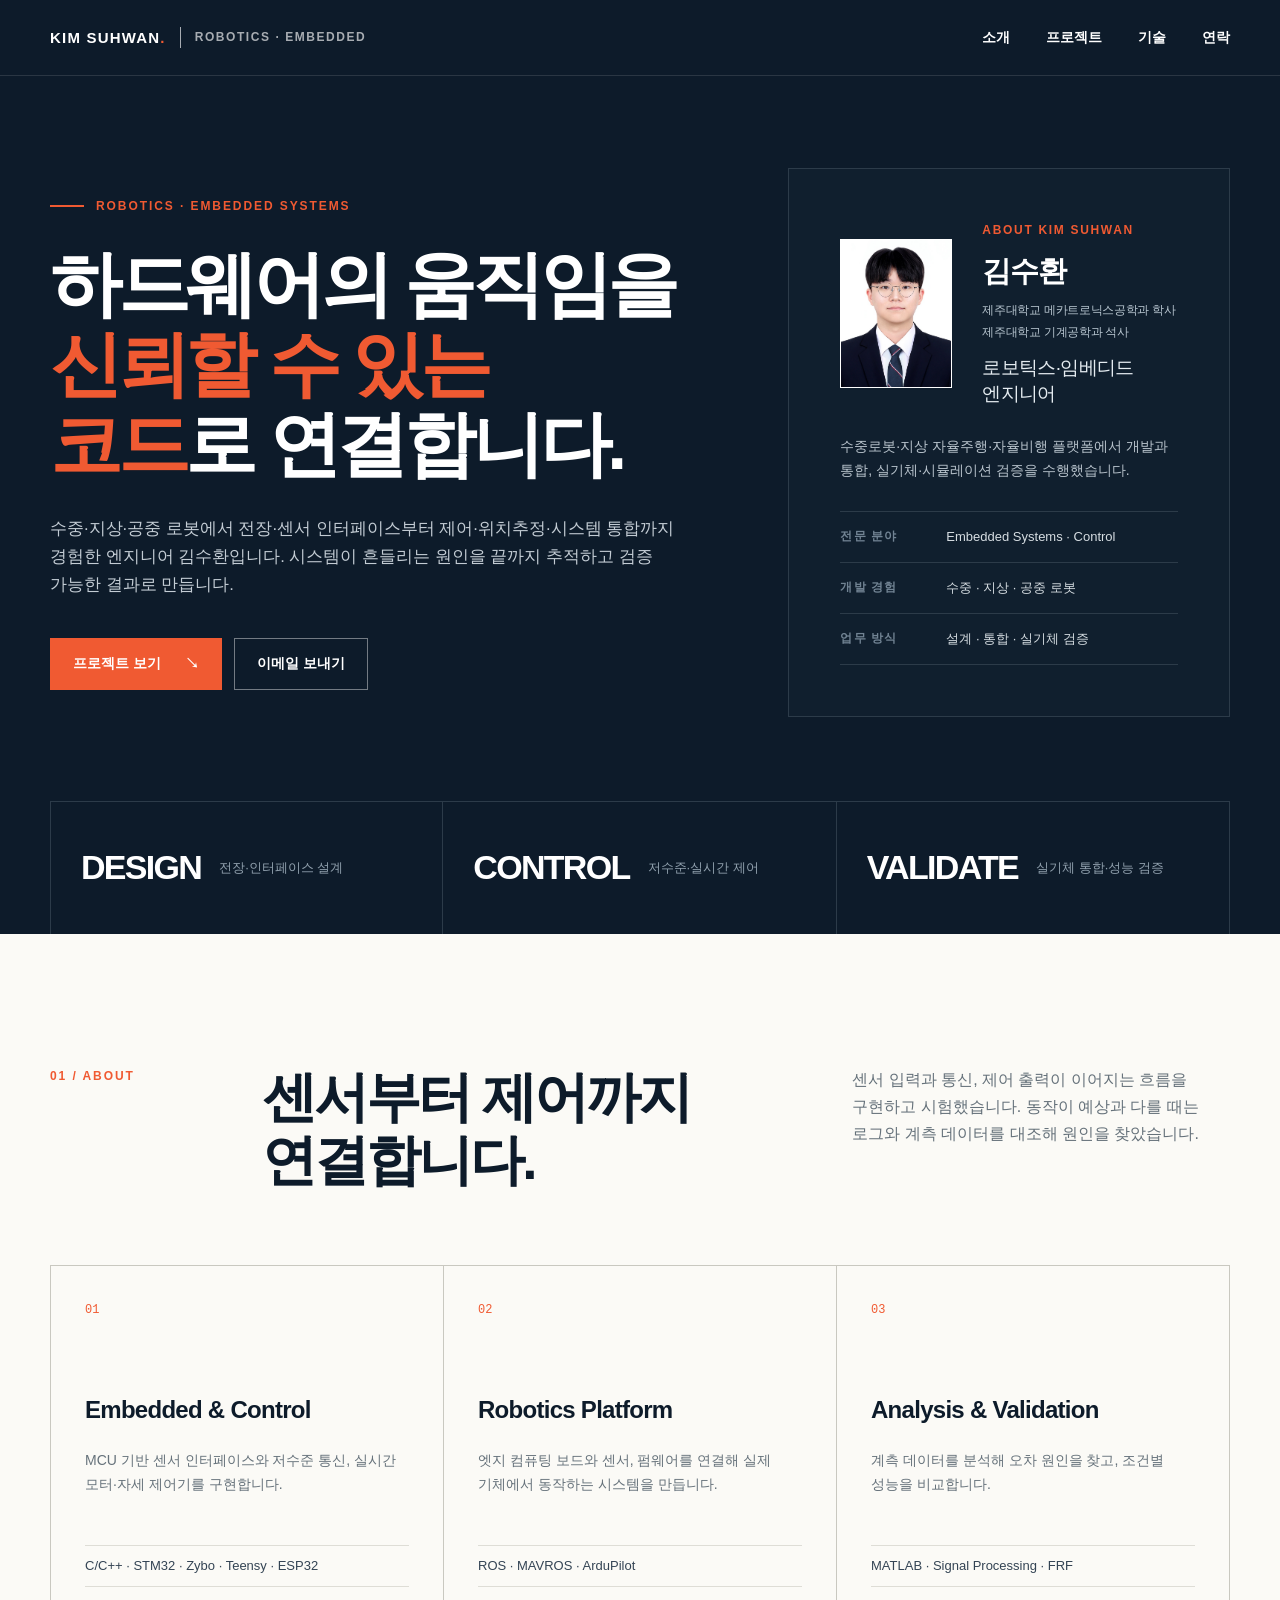
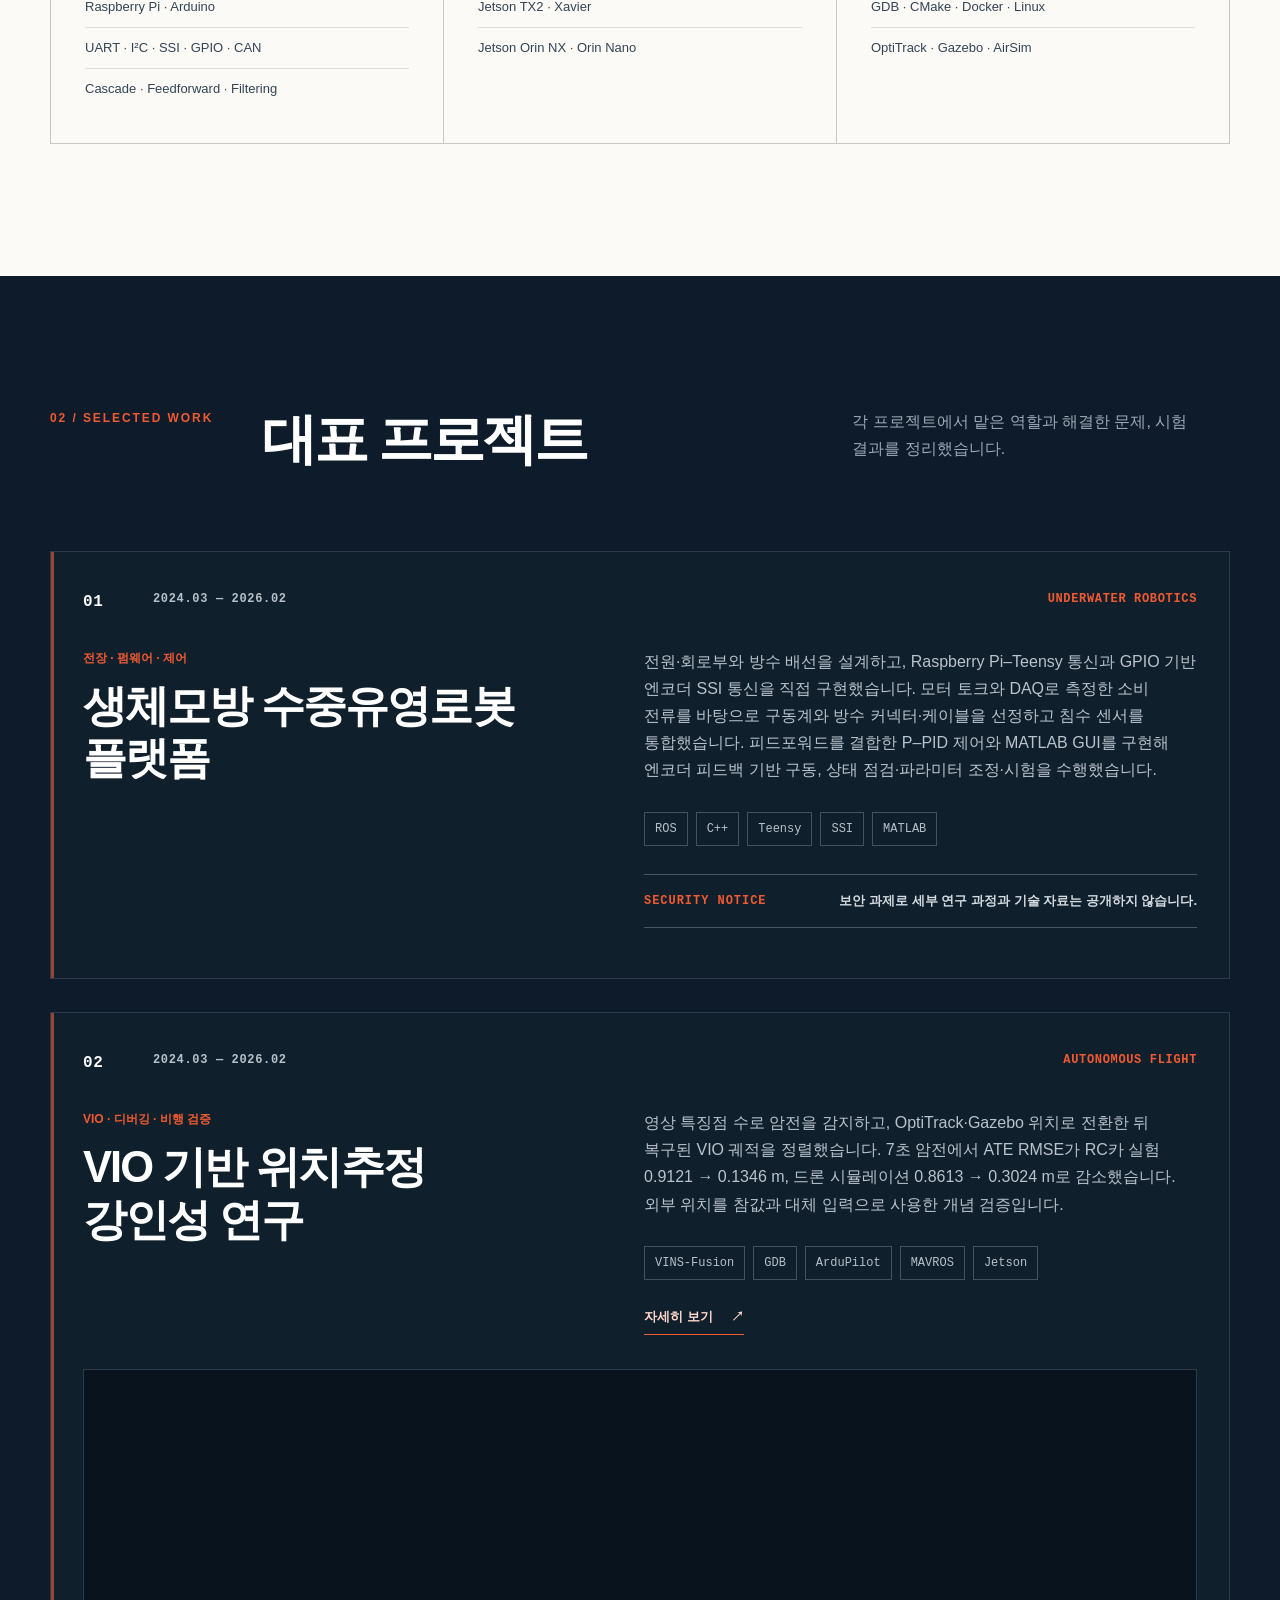
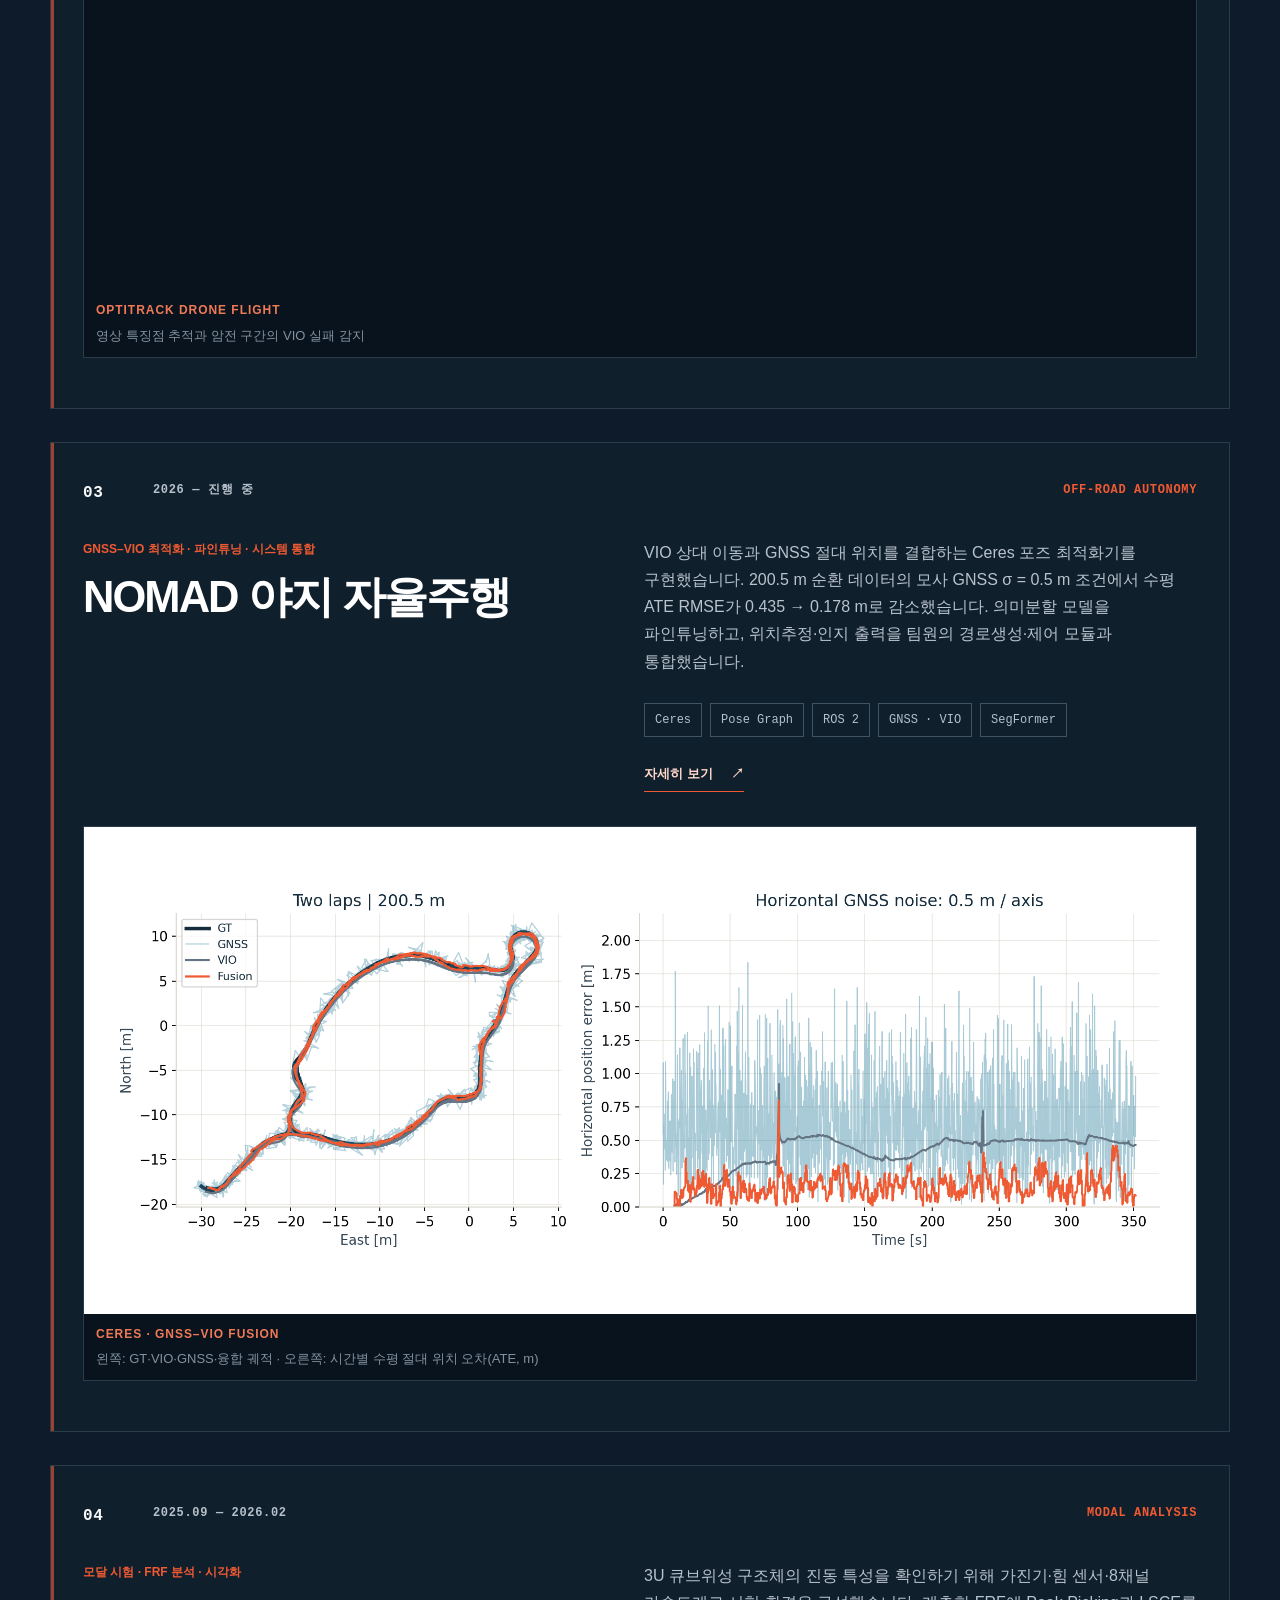
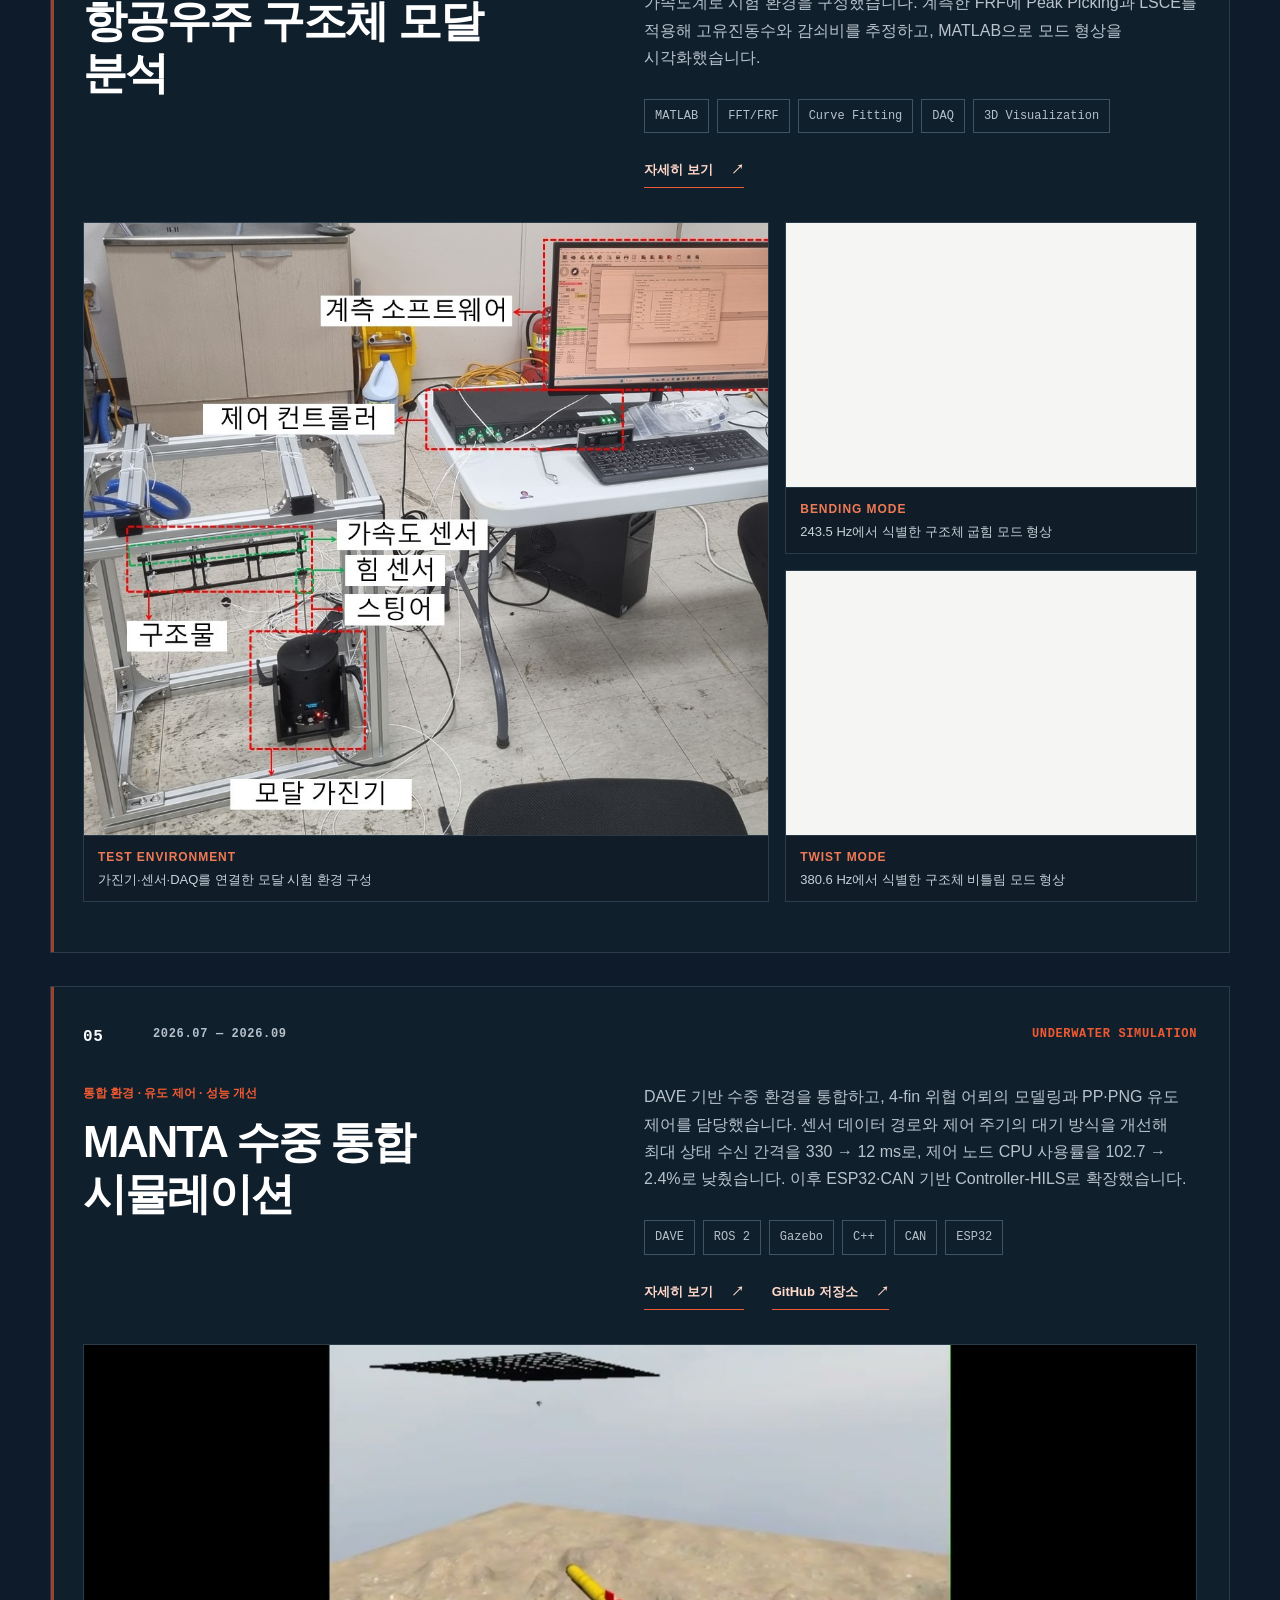
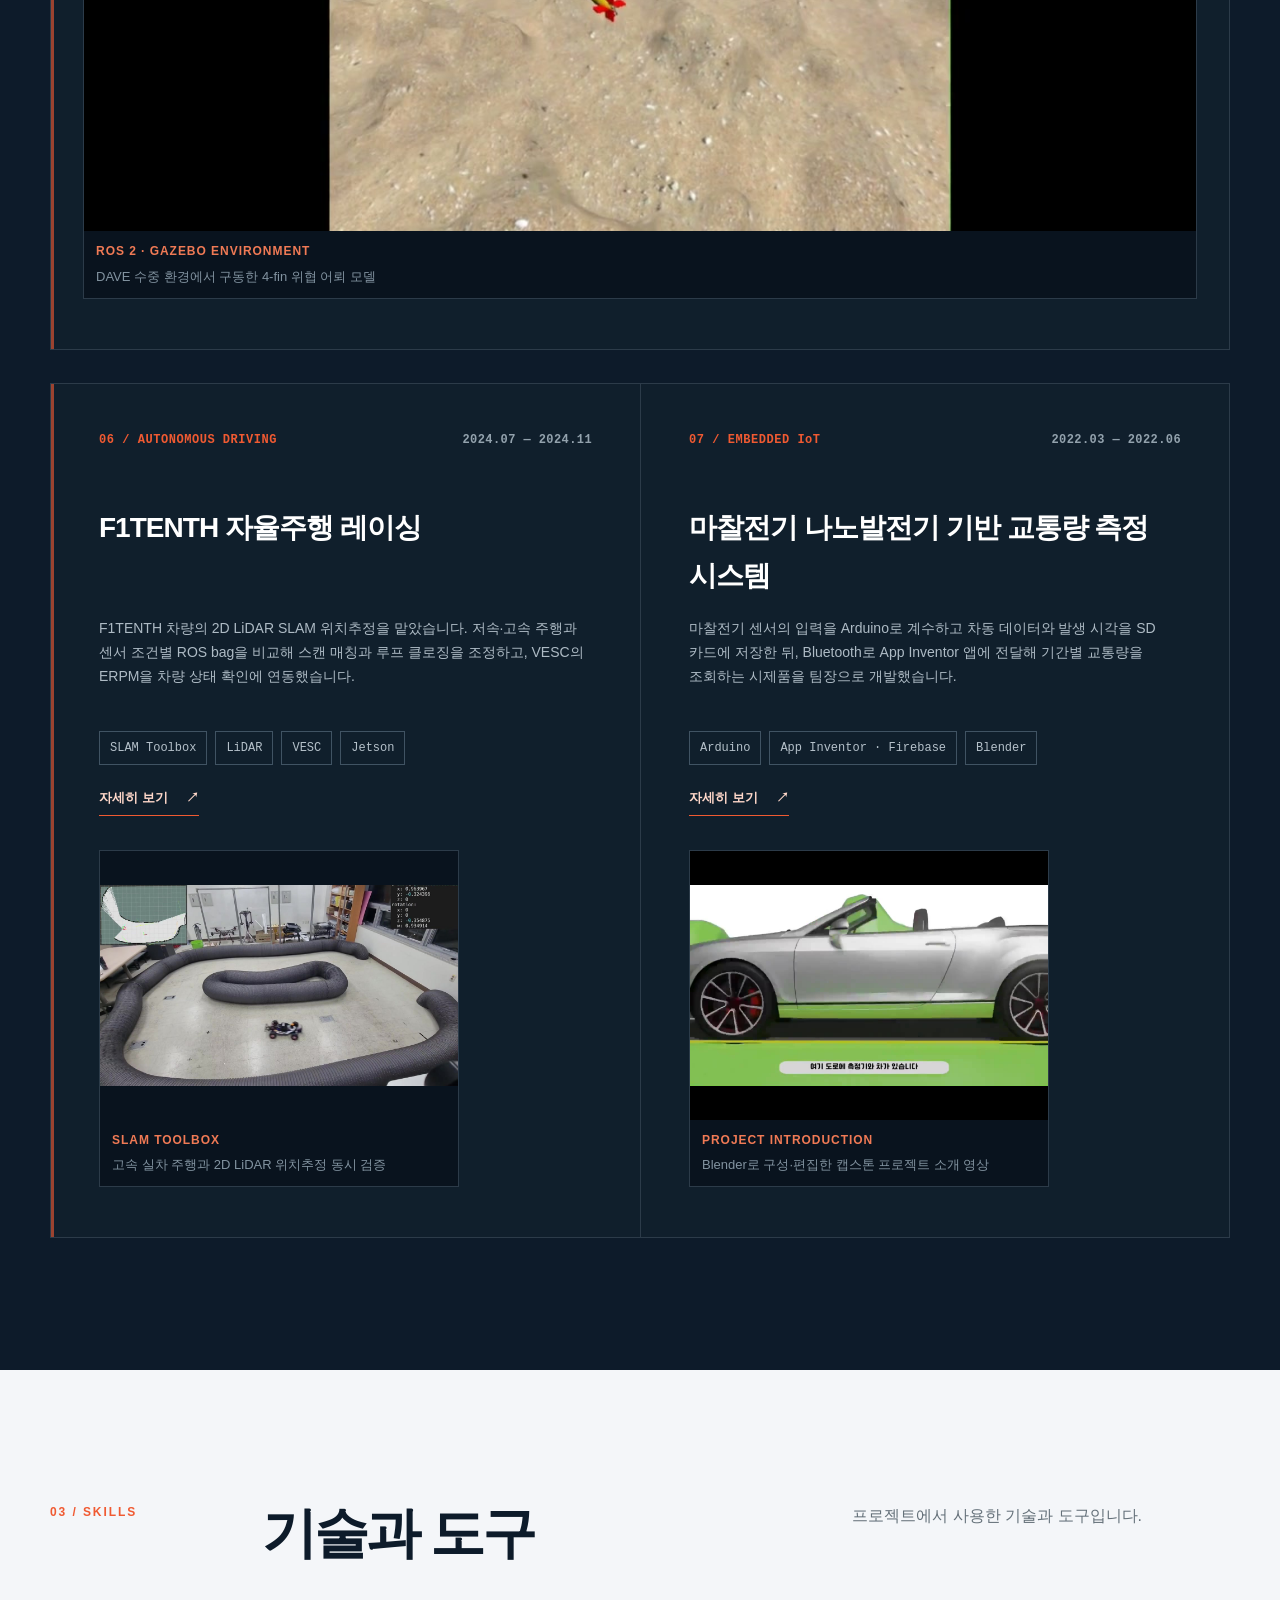
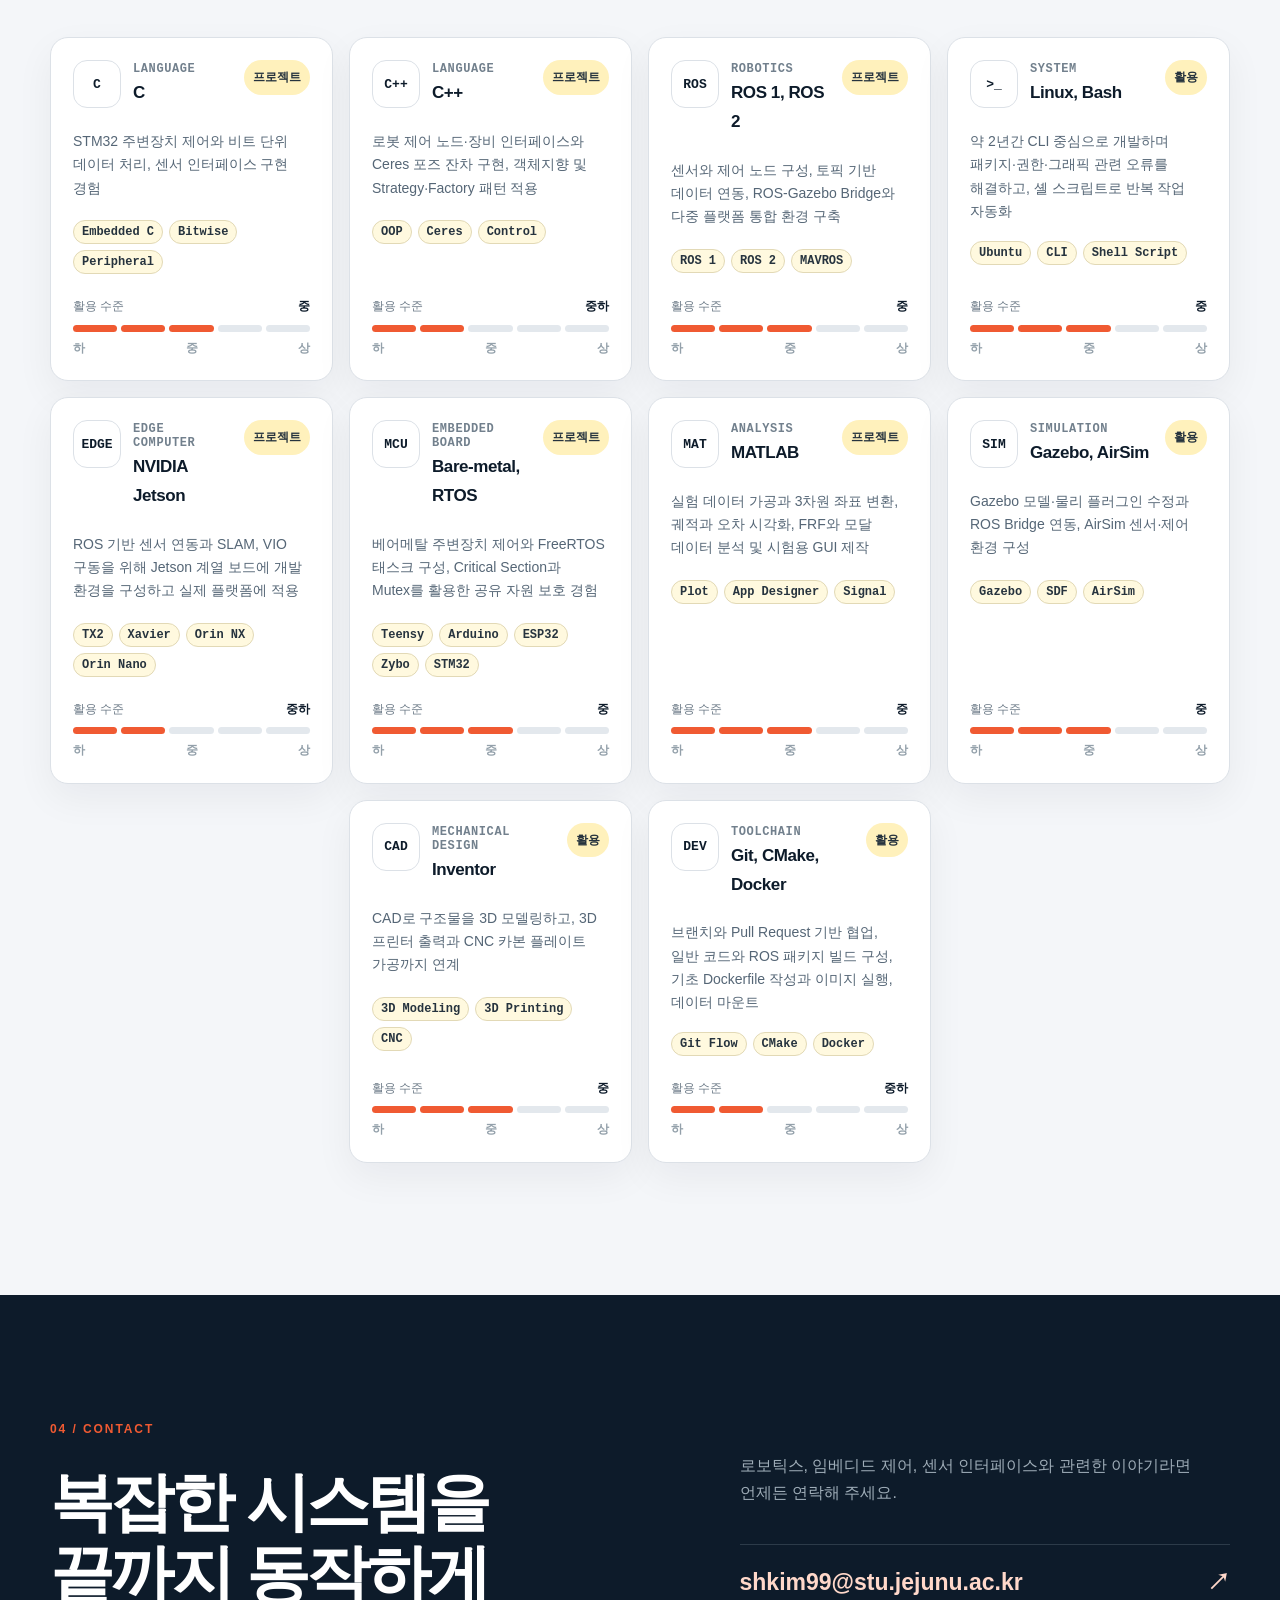
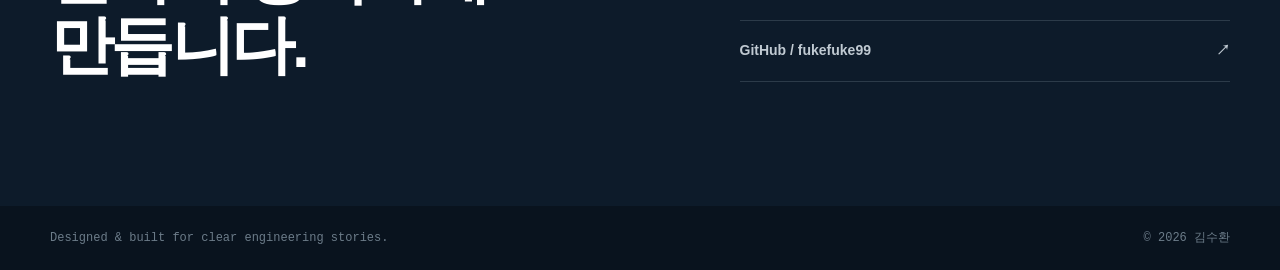
==== commit a677ab25: "docs: 포트폴리오 설명 간소화와 NOMAD 평가 표기 정리" ====
--- a/index.html
+++ b/index.html
@@ -99,12 +99,8 @@
         <div class="container">
           <div class="section-heading reveal">
             <p class="section-index">01 / ABOUT</p>
-            <h2>경계를 나누기보다<br />시스템 전체를 봅니다.</h2>
-            <p>
-              센서 신호가 제어 명령이 되고 실제 구동으로 이어지는 전 과정을 이해합니다.
-              문제를 로그 한 줄이나 부품 하나로 단정하지 않고, 물리 계층부터 알고리즘까지
-              연결해 원인을 찾습니다.
-            </p>
+            <h2>센서부터 제어까지 연결합니다.</h2>
+            <p>센서 입력과 통신, 제어 출력이 이어지는 흐름을 구현하고 시험했습니다. 동작이 예상과 다를 때는 로그와 계측 데이터를 대조해 원인을 찾았습니다.</p>
           </div>
 
           <div class="capability-grid">
@@ -132,7 +128,7 @@
             <article class="capability-card reveal">
               <span class="card-number">03</span>
               <h3>Analysis & Validation</h3>
-              <p>데이터를 계측하고 분석해 설계가 실제 환경에서도 신뢰할 수 있는지 검증합니다.</p>
+              <p>계측 데이터를 분석해 오차 원인을 찾고, 조건별 성능을 비교합니다.</p>
               <ul>
                 <li>MATLAB · Signal Processing · FRF</li>
                 <li>GDB · CMake · Docker · Linux</li>
@@ -148,7 +144,7 @@
           <div class="section-heading heading-on-dark reveal">
             <p class="section-index">02 / SELECTED WORK</p>
             <h2>대표 프로젝트</h2>
-            <p>프로젝트에서 맡은 문제와 구현 과정을 중심으로 정리했습니다. 수록한 모든 영상과 사진은 제가 직접 구현·제작했거나 시험·검증을 담당한 결과물이며, 담당하지 않은 작업은 제 성과로 제시하지 않았습니다.</p>
+            <p>각 프로젝트에서 맡은 역할과 해결한 문제, 시험 결과를 정리했습니다.</p>
           </div>
 
           <div class="project-list">
@@ -162,11 +158,7 @@
                   <h3>생체모방 수중유영로봇 플랫폼</h3>
                 </div>
                 <div class="project-summary">
-                  <p>
-                    전원·회로부와 방수 배선을 설계하고, Raspberry Pi–Teensy 통신과 GPIO 기반 엔코더 SSI 통신을 직접 구현했습니다.
-                    모터 토크와 DAQ로 측정한 소비전류를 바탕으로 구동계와 방수 커넥터·케이블을 선정하고 침수 센서를 통합했습니다.
-                    피드포워드를 결합한 P–PID 제어와 MATLAB GUI를 구현해 엔코더 피드백 기반 구동부터 상태 점검·파라미터 조정·시험까지 수행했습니다.
-                  </p>
+                  <p>전원·회로부와 방수 배선을 설계하고, Raspberry Pi–Teensy 통신과 GPIO 기반 엔코더 SSI 통신을 직접 구현했습니다. 모터 토크와 DAQ로 측정한 소비 전류를 바탕으로 구동계와 방수 커넥터·케이블을 선정하고 침수 센서를 통합했습니다. 피드포워드를 결합한 P–PID 제어와 MATLAB GUI를 구현해 엔코더 피드백 기반 구동, 상태 점검·파라미터 조정·시험을 수행했습니다.</p>
                   <ul class="tags" aria-label="사용 기술">
                     <li>ROS</li><li>C++</li><li>Teensy</li><li>SSI</li><li>MATLAB</li>
                   </ul>
@@ -188,9 +180,7 @@
                   <h3>VIO 기반 위치추정 강인성 연구</h3>
                 </div>
                 <div class="project-summary">
-                  <p>
-                    VINS-Fusion에서 영상 특징점 수를 관찰해 암전을 감지하고, 실패 시 OptiTrack 또는 Gazebo 위치로 전환한 뒤 복구된 VIO 궤적을 정렬하는 외부 상태 관리자를 구현했습니다. 7초 암전 조건에서 ATE RMSE는 RC카 실험 0.9121 m에서 0.1346 m로 85.2%, 드론 시뮬레이션 0.8613 m에서 0.3024 m로 64.9% 감소했습니다. 개념 검증 단계에서는 외부 위치를 참값이자 대체 입력으로 사용했습니다.
-                  </p>
+                  <p>영상 특징점 수로 암전을 감지하고, OptiTrack·Gazebo 위치로 전환한 뒤 복구된 VIO 궤적을 정렬했습니다. 7초 암전에서 ATE RMSE가 RC카 실험 0.9121 → 0.1346 m, 드론 시뮬레이션 0.8613 → 0.3024 m로 감소했습니다. 외부 위치를 참값과 대체 입력으로 사용한 개념 검증입니다.</p>
                   <ul class="tags" aria-label="사용 기술">
                     <li>VINS-Fusion</li><li>GDB</li><li>ArduPilot</li><li>MAVROS</li><li>Jetson</li>
                   </ul>
@@ -209,12 +199,12 @@
               <div class="project-meta"><span>03</span><span>2026 — 진행 중</span><span>OFF-ROAD AUTONOMY</span></div>
               <div class="project-body">
                 <div><p class="project-kicker">GNSS–VIO 최적화 · 파인튜닝 · 시스템 통합</p><h3>NOMAD 야지 자율주행</h3></div>
-                <div class="project-summary"><p>위치추정과 공통 시뮬레이션 통합을 맡아, VIO 상대 이동·GNSS 절대 위치·안테나 장착 오프셋을 잔차로 구성한 Ceres 포즈 최적화기를 구현했습니다. 200.5 m 순환 데이터의 모사 GNSS σ = 0.5 m 조건에서 공통 평가 시점 수평 RMSE가 0.435 m에서 0.178 m로 감소했습니다. 의미분할 모델은 직접 파인튜닝하고, 팀원의 경로생성 코드는 원리를 학습해 위치추정·지도 출력과 통합했습니다.</p>
+                <div class="project-summary"><p>VIO 상대 이동과 GNSS 절대 위치를 결합하는 Ceres 포즈 최적화기를 구현했습니다. 200.5 m 순환 데이터의 모사 GNSS σ = 0.5 m 조건에서 수평 ATE RMSE가 0.435 → 0.178 m로 감소했습니다. 의미분할 모델을 파인튜닝하고, 위치추정·인지 출력을 팀원의 경로생성·제어 모듈과 통합했습니다.</p>
                   <ul class="tags" aria-label="사용 기술"><li>Ceres</li><li>Pose Graph</li><li>ROS 2</li><li>GNSS · VIO</li><li>SegFormer</li></ul>
                   <a class="project-link" href="projects/nomad.html">자세히 보기 <span>↗</span></a>
                 </div>
               </div>
-              <figure class="project-media project-media-wide project-media-contain"><img src="assets/images/projects/nomad/fusion-trajectory.png" alt="NOMAD 순환 주행에서 VIO·모사 GNSS·Ceres 융합 궤적과 시간별 위치 오차 비교" loading="lazy" /><figcaption><strong>CERES · GNSS–VIO FUSION</strong><span>같은 VIO 입력으로 센서 조건을 바꿔 비교한 시뮬레이션 결과</span></figcaption></figure>
+              <figure class="project-media project-media-wide project-media-contain"><img src="assets/images/projects/nomad/fusion-trajectory.png" alt="NOMAD 순환 주행 궤적과 시간별 수평 절대 위치 오차(ATE) 비교" loading="lazy" /><figcaption><strong>CERES · GNSS–VIO FUSION</strong><span>왼쪽: GT·VIO·GNSS·융합 궤적 · 오른쪽: 시간별 수평 절대 위치 오차(ATE, m)</span></figcaption></figure>
             </article>
 
             <article class="project-card reveal" id="project-modal">
@@ -227,13 +217,7 @@
                   <h3>항공우주 구조체 모달 분석</h3>
                 </div>
                 <div class="project-summary">
-                  <p>
-                    발사 진동과 3U 큐브위성 구조체의 고유진동수가 겹칠 때 발생할 수 있는 공진 위험을
-                    확인하는 연구입니다. 3인 협업에서 저는 발사 환경과 선행연구 조사, 시험 조건 설정,
-                    가진기, 힘 센서, 8채널 가속도계, DAQ 기반 시험 환경 구축부터 계측·시험·분석을 맡았습니다. 상용 분석 소프트웨어 라이선스
-                    유실에 대응해 논문을 근거로 MATLAB 전환을 협의하고, FFT 기반 FRF에 Peak Picking과 LSCE를 적용해
-                    고유진동수와 감쇠비를 도출한 뒤 모드 형상을 시각화했습니다.
-                  </p>
+                  <p>3U 큐브위성 구조체의 진동 특성을 확인하기 위해 가진기·힘 센서·8채널 가속도계로 시험 환경을 구성했습니다. 계측한 FRF에 Peak Picking과 LSCE를 적용해 고유진동수와 감쇠비를 추정하고, MATLAB으로 모드 형상을 시각화했습니다.</p>
                   <ul class="tags" aria-label="사용 기술">
                     <li>MATLAB</li><li>FFT/FRF</li><li>Curve Fitting</li><li>DAQ</li><li>3D Visualization</li>
                   </ul>
@@ -272,14 +256,7 @@
                   <h3>MANTA 수중 통합 시뮬레이션</h3>
                 </div>
                 <div class="project-summary">
-                  <p>
-                    5인 팀에서 DAVE의 수중 월드와 BlueROV·Slocum 자산을 분석해 공통 환경을 구성하고,
-                    큰 주익을 제거한 4-fin 위협 어뢰 모델과 제어를 담당했습니다.
-                    PP와 PNG 로직을 구현하고 센서 데이터 경로를 개선해 상태 데이터의 최대 수신 간격을 330 ms에서
-                    12 ms로, 제어 노드의 CPU 사용률을 102.7%에서 2.4%로 낮췄으며 Gazebo의 Real-Time Factor를 0.62에서 1.00으로 높였습니다.
-                    실행 과정을 5단계 명령으로 표준화해 팀원의 반복 시험을 지원하고, ESP32·CAN 기반 양방향 Controller-HILS까지 확장했습니다.
-                    최종 통합 환경에서 PP 회피 동작과 PNG 조건의 반복 충돌 한계를 기록했습니다.
-                  </p>
+                  <p>DAVE 기반 수중 환경을 통합하고, 4-fin 위협 어뢰의 모델링과 PP·PNG 유도 제어를 담당했습니다. 센서 데이터 경로와 제어 주기의 대기 방식을 개선해 최대 상태 수신 간격을 330 → 12 ms로, 제어 노드 CPU 사용률을 102.7 → 2.4%로 낮췄습니다. 이후 ESP32·CAN 기반 Controller-HILS로 확장했습니다.</p>
                   <ul class="tags" aria-label="사용 기술">
                     <li>DAVE</li><li>ROS 2</li><li>Gazebo</li><li>C++</li><li>CAN</li><li>ESP32</li>
                   </ul>
@@ -334,7 +311,7 @@
           <div class="section-heading reveal">
             <p class="section-index">03 / SKILLS</p>
             <h2>기술과 도구</h2>
-            <p>직접 구현하고 시험한 경험을 기준으로, 업무에 활용할 수 있는 기술을 정리했습니다.</p>
+            <p>프로젝트에서 사용한 기술과 도구입니다.</p>
           </div>
 
           <div class="skills-grid">
@@ -389,7 +366,7 @@
 
             <article class="skill-card reveal">
               <div class="skill-card-head"><span class="skill-icon" aria-hidden="true">SIM</span><div><small>SIMULATION</small><h3>Gazebo, AirSim</h3></div><span class="skill-level">활용</span></div>
-              <p>Gazebo의 SDF 모델 수정과 플러그인, ROS Bridge를 적용했으며 AirSim과 ROS 연동 환경 구성 및 센서, 제어 설정에 성공</p>
+              <p>Gazebo 모델·물리 플러그인 수정과 ROS Bridge 연동, AirSim 센서·제어 환경 구성</p>
               <ul><li>Gazebo</li><li>SDF</li><li>AirSim</li></ul>
               <div class="skill-meter" data-score="3" aria-label="활용 수준 중"><div class="skill-meter-label"><span>활용 수준</span><strong>중</strong></div><div class="skill-meter-bar" aria-hidden="true"><span></span><span></span><span></span><span></span><span></span></div><div class="skill-meter-scale"><span>하</span><span>중</span><span>상</span></div></div>
             </article>
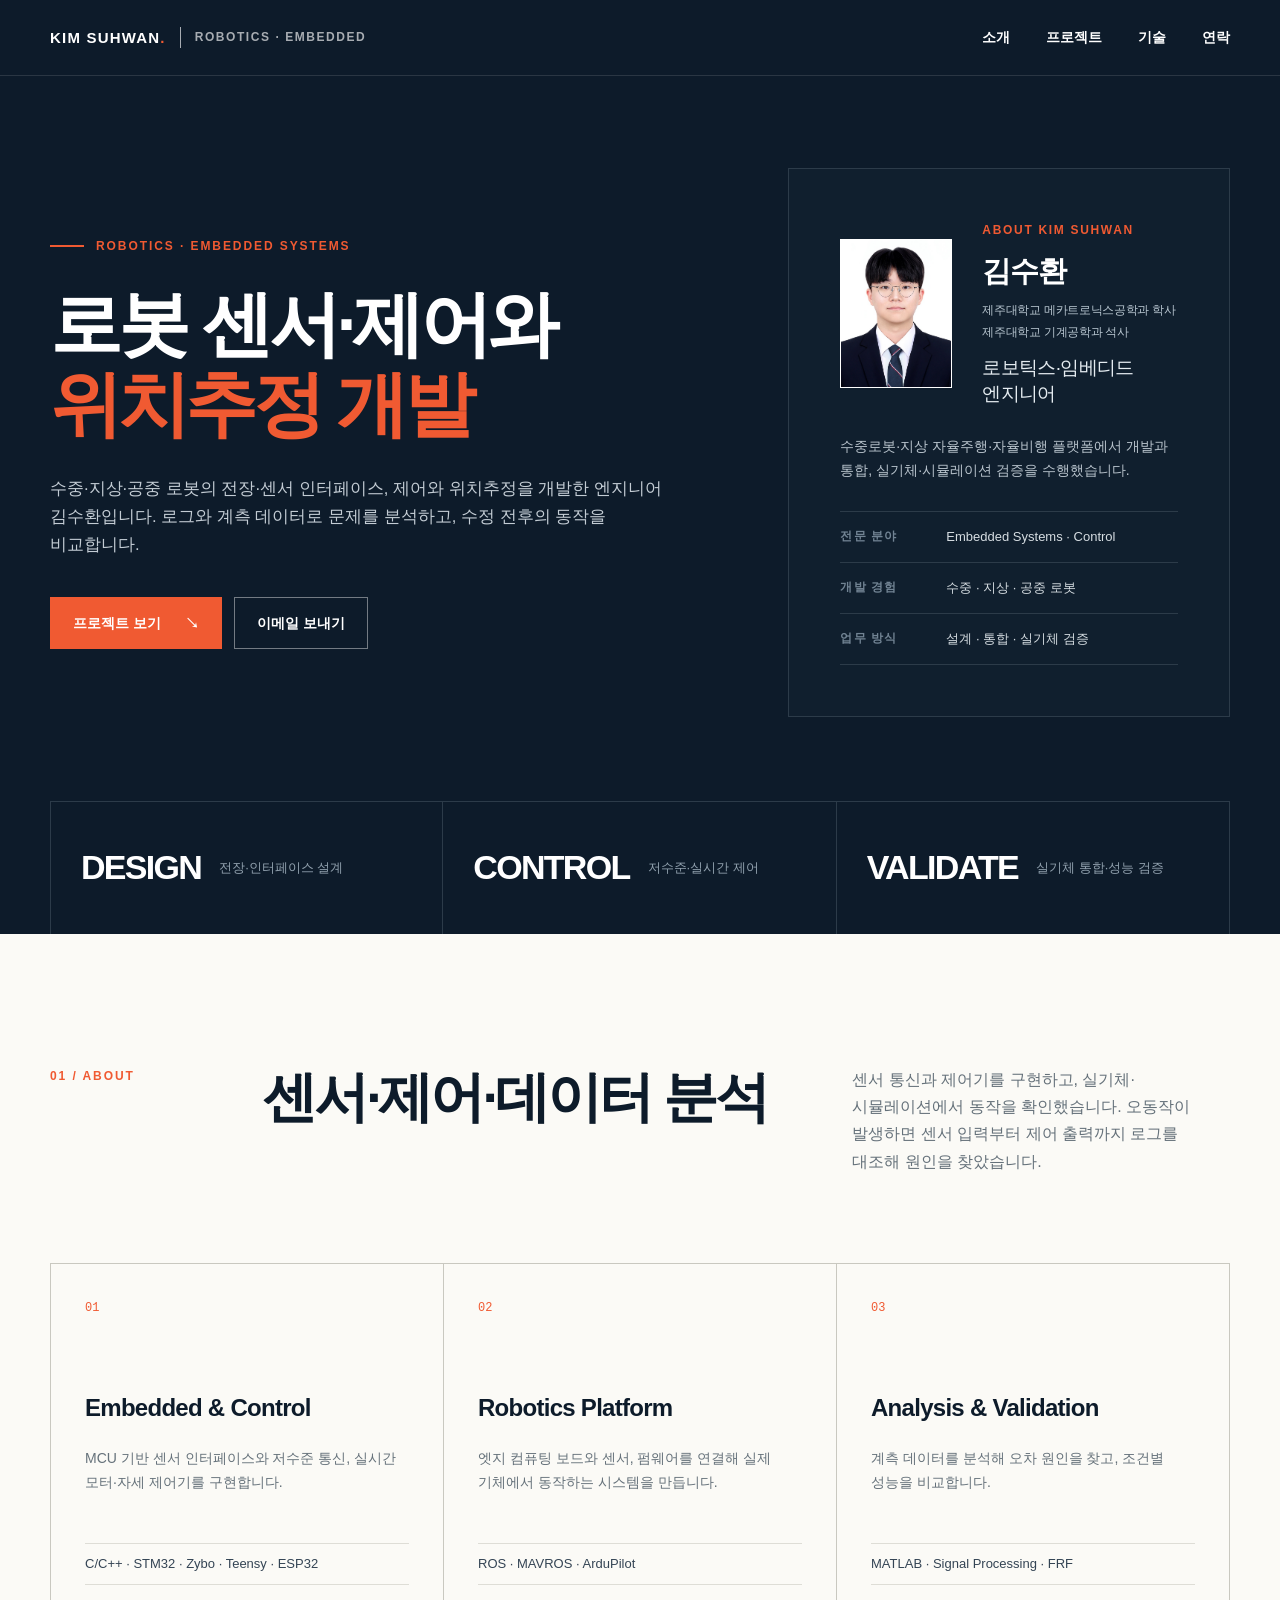
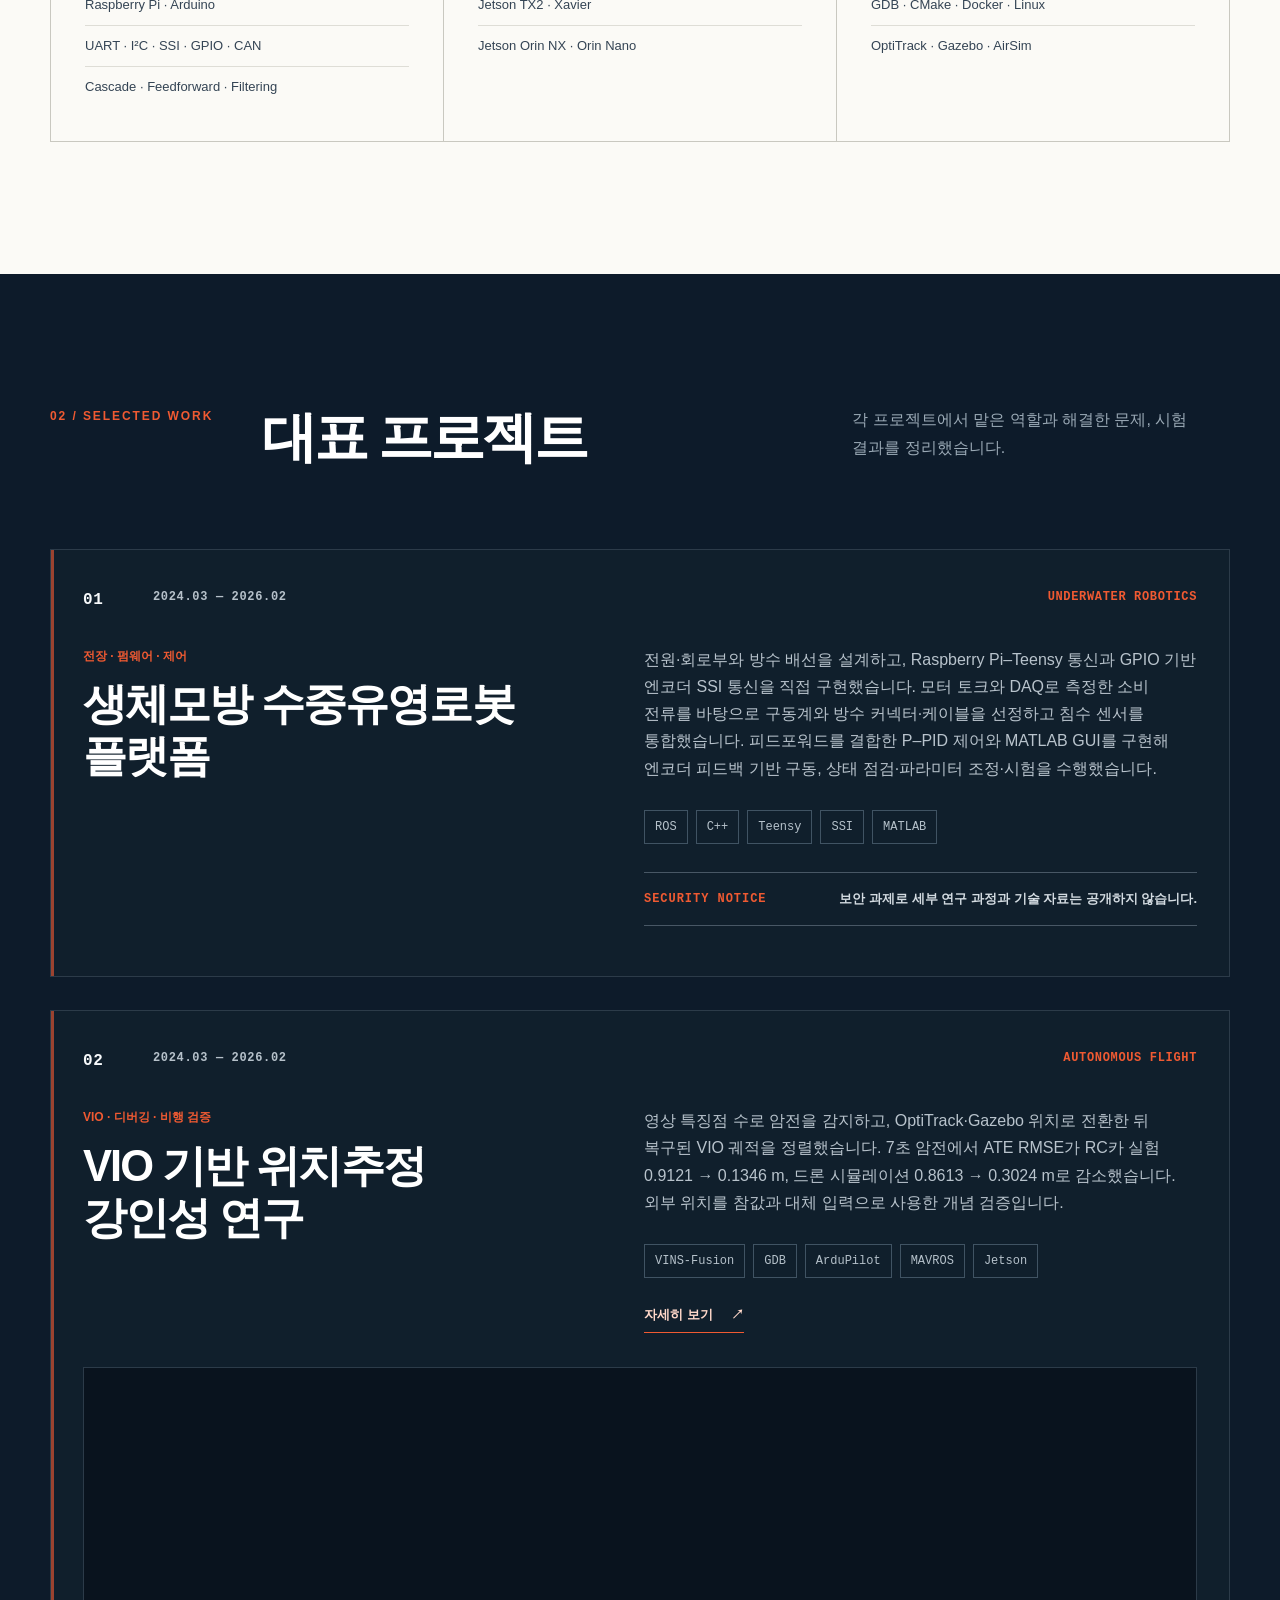
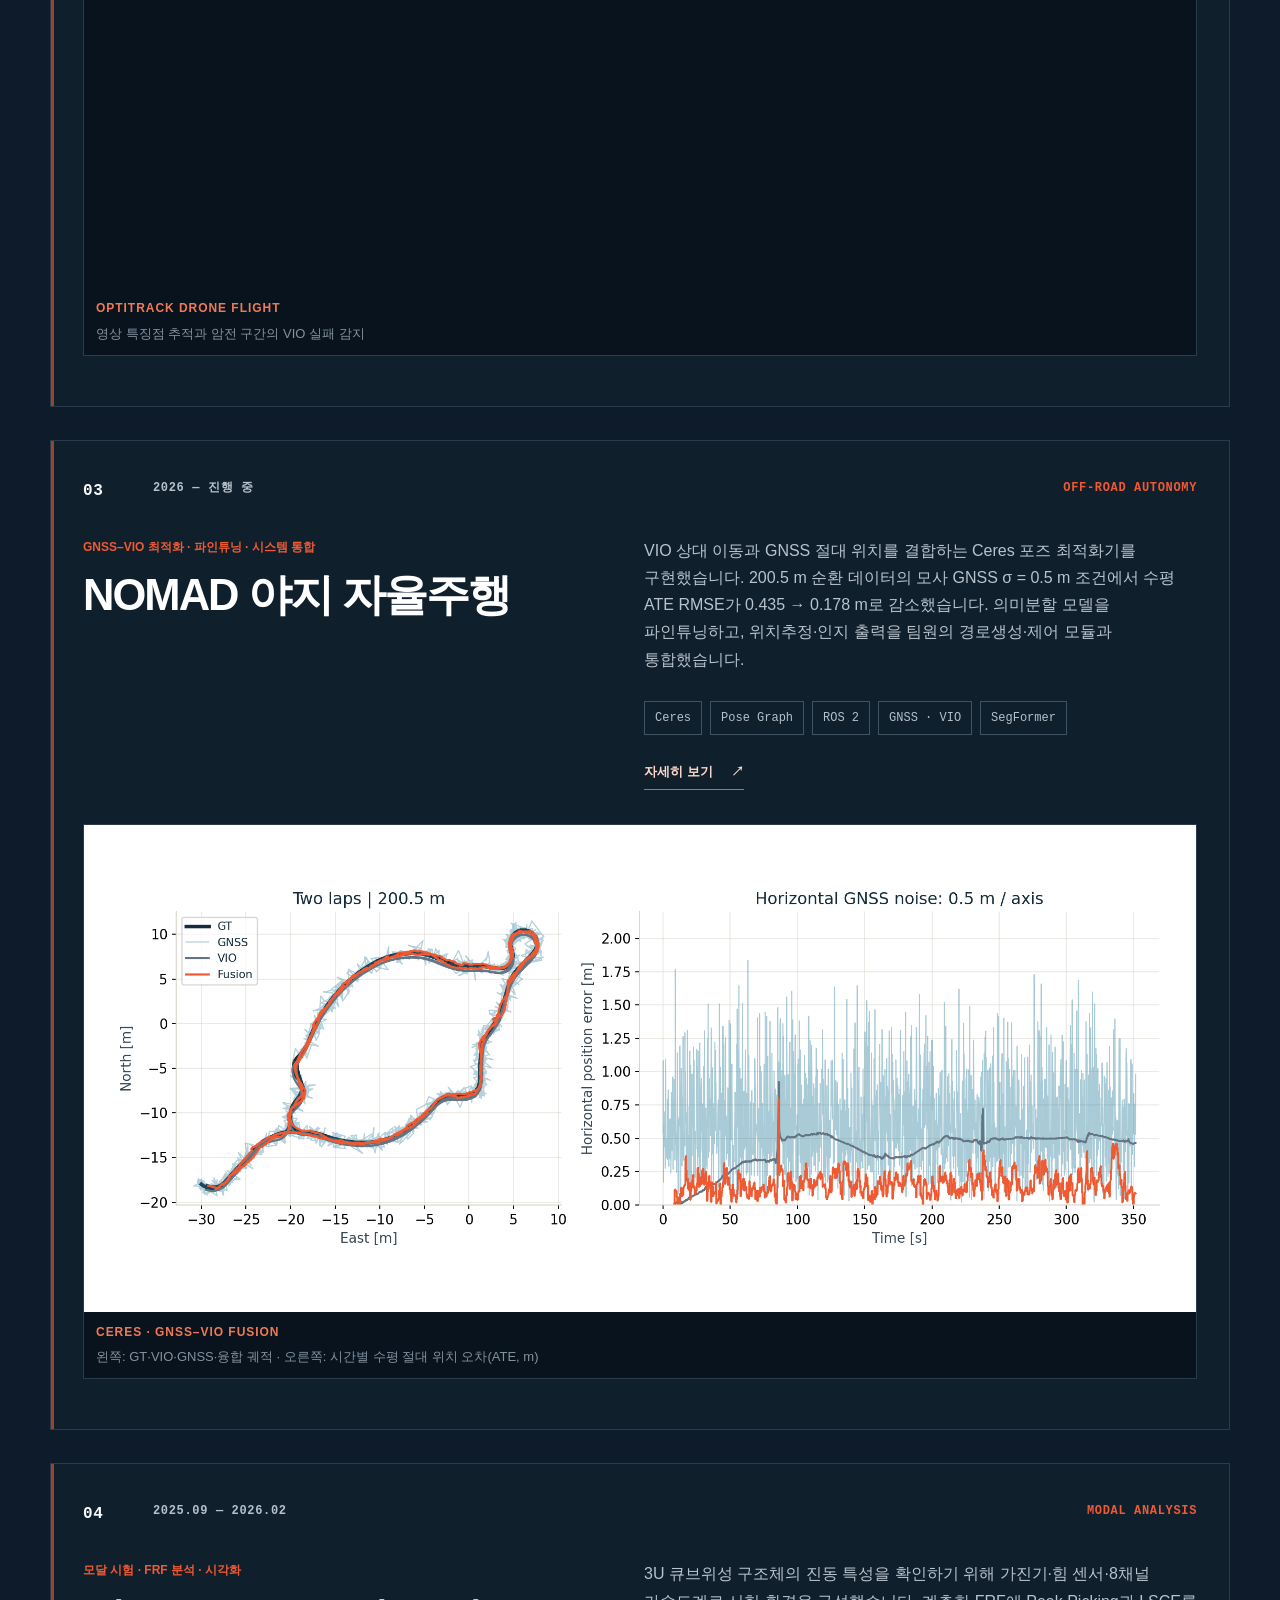
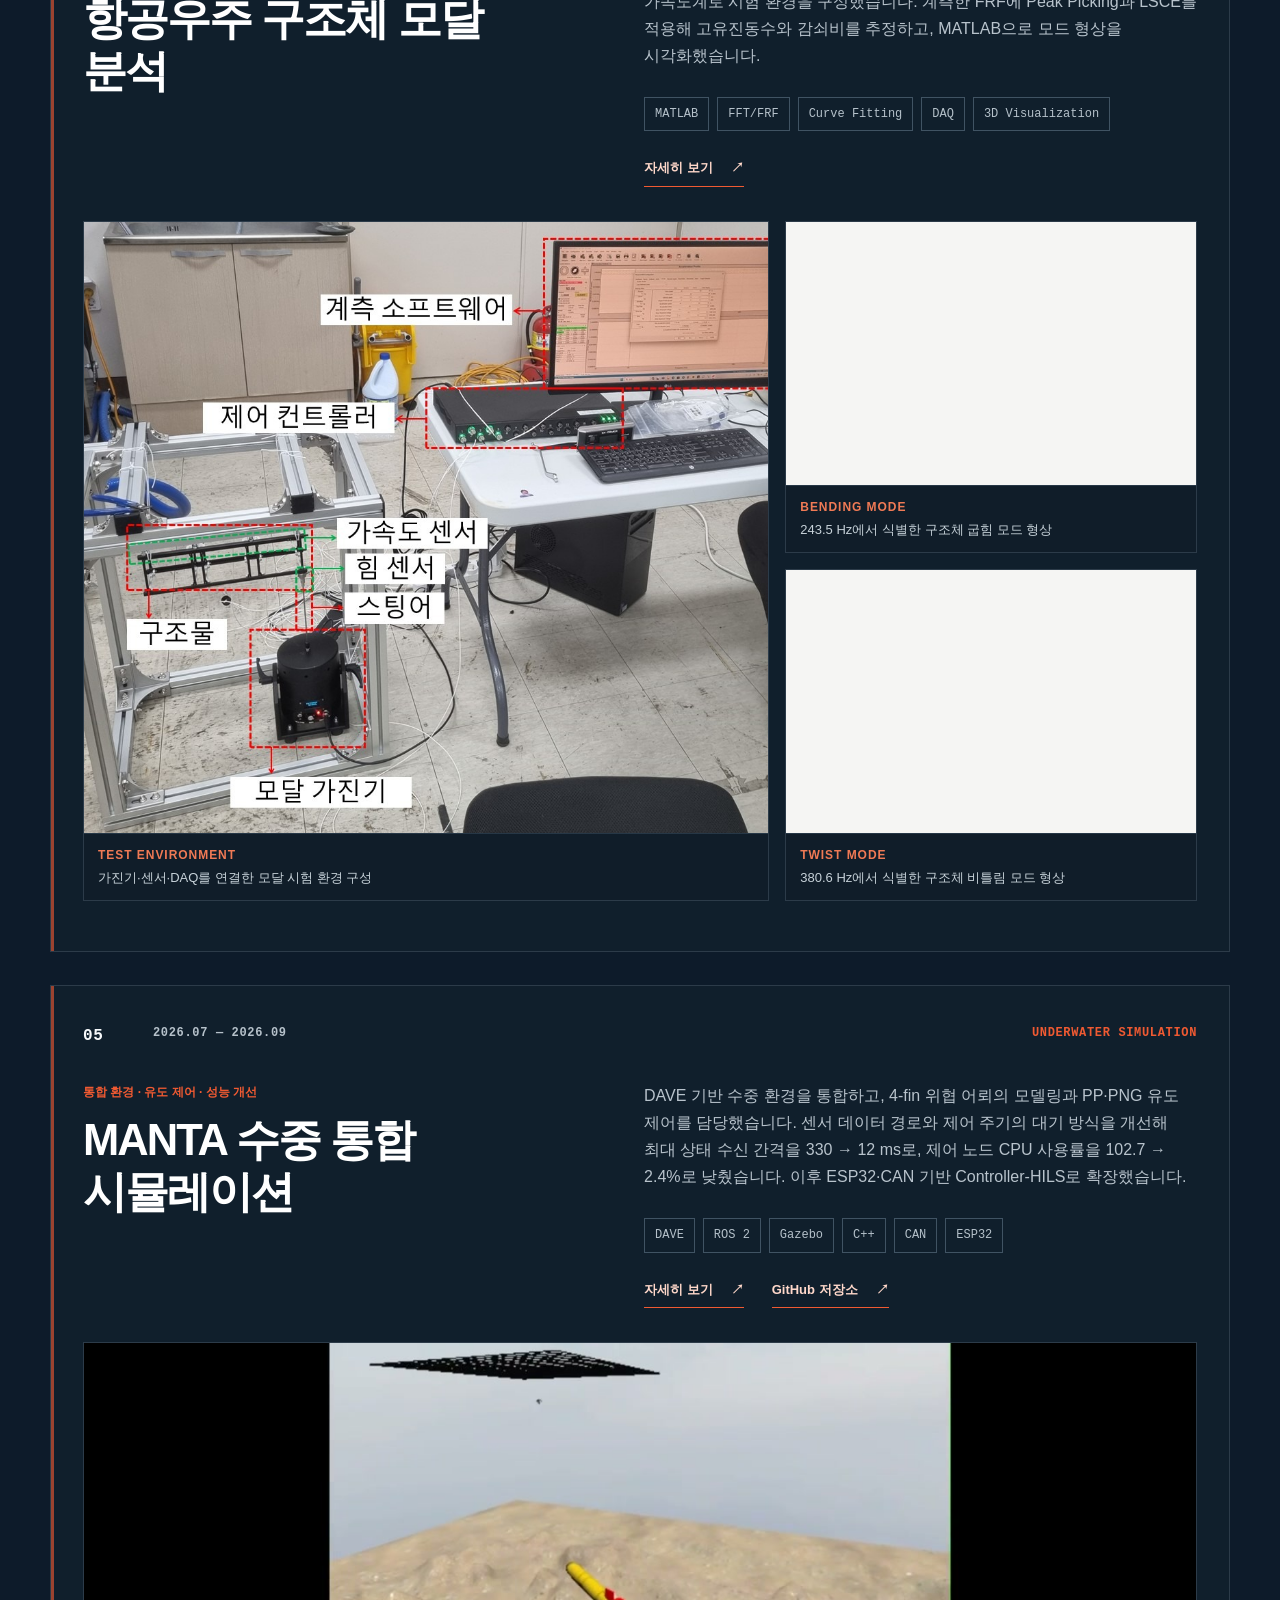
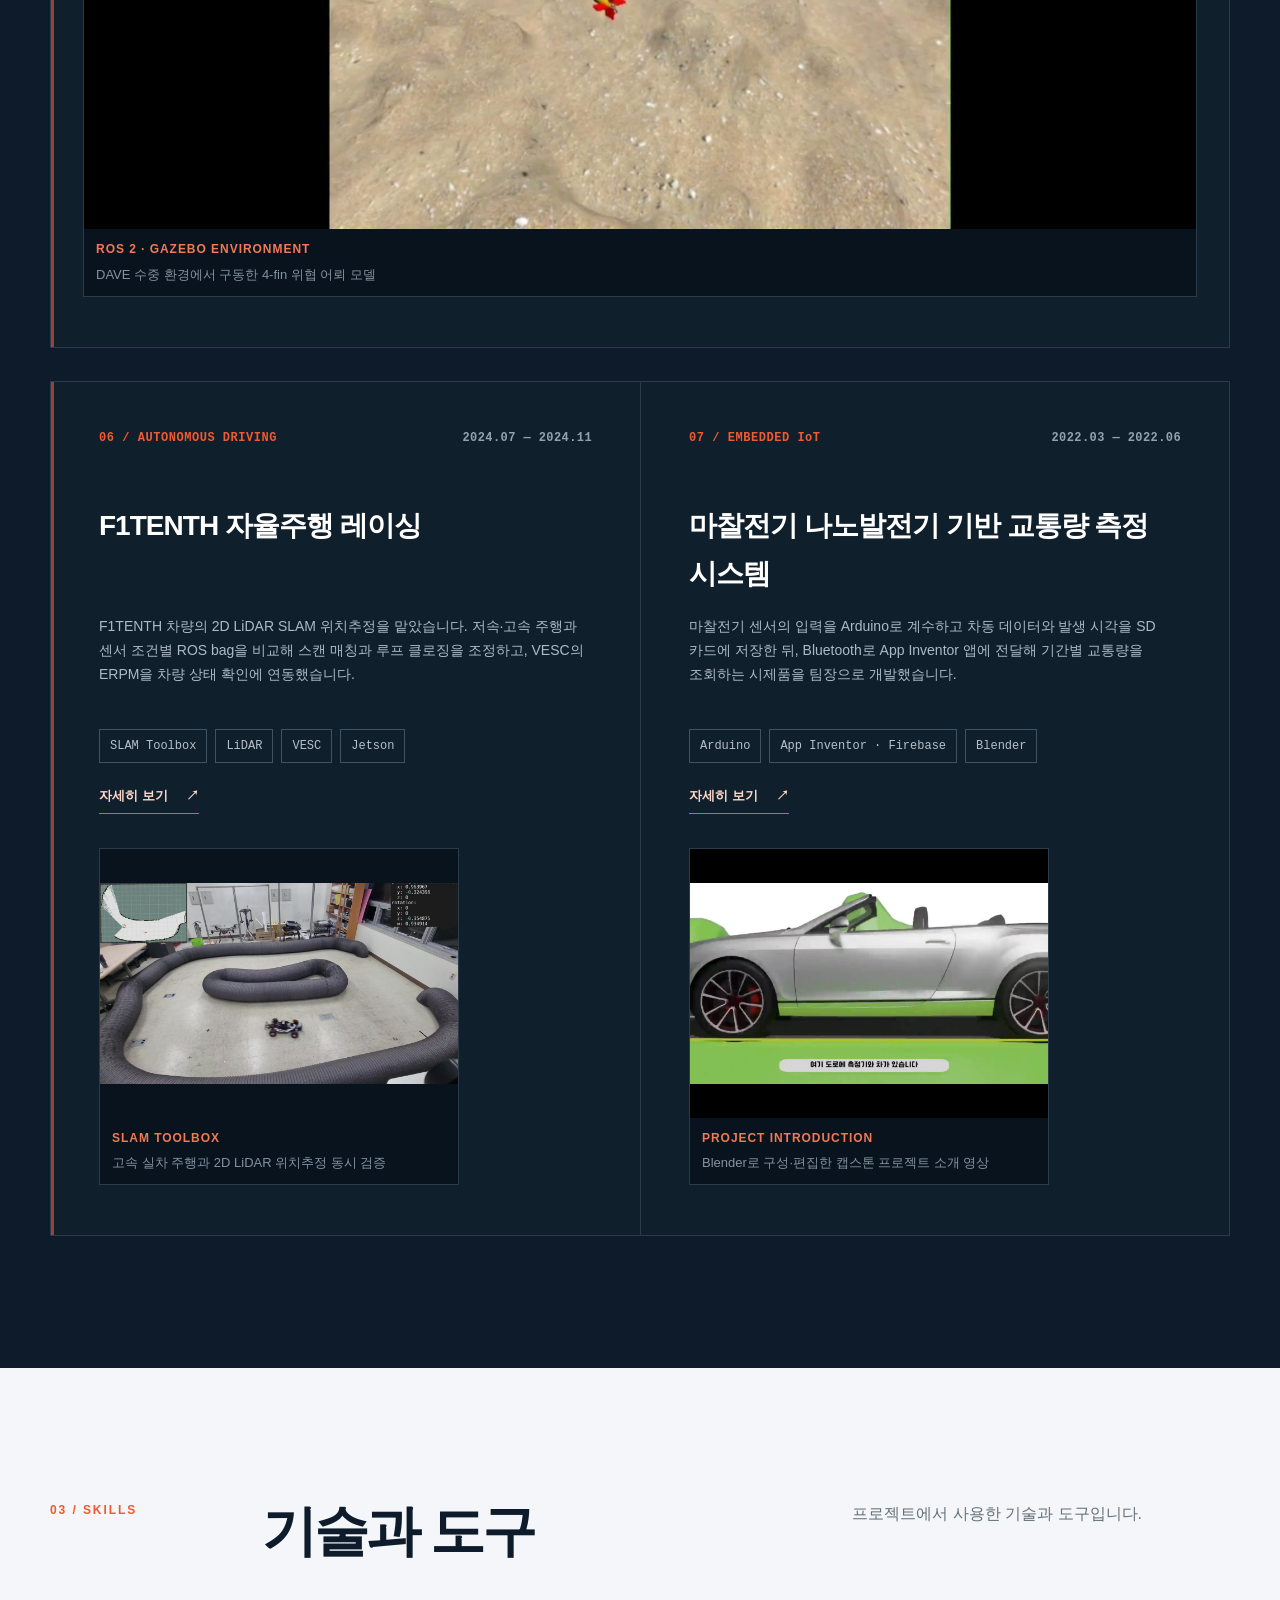
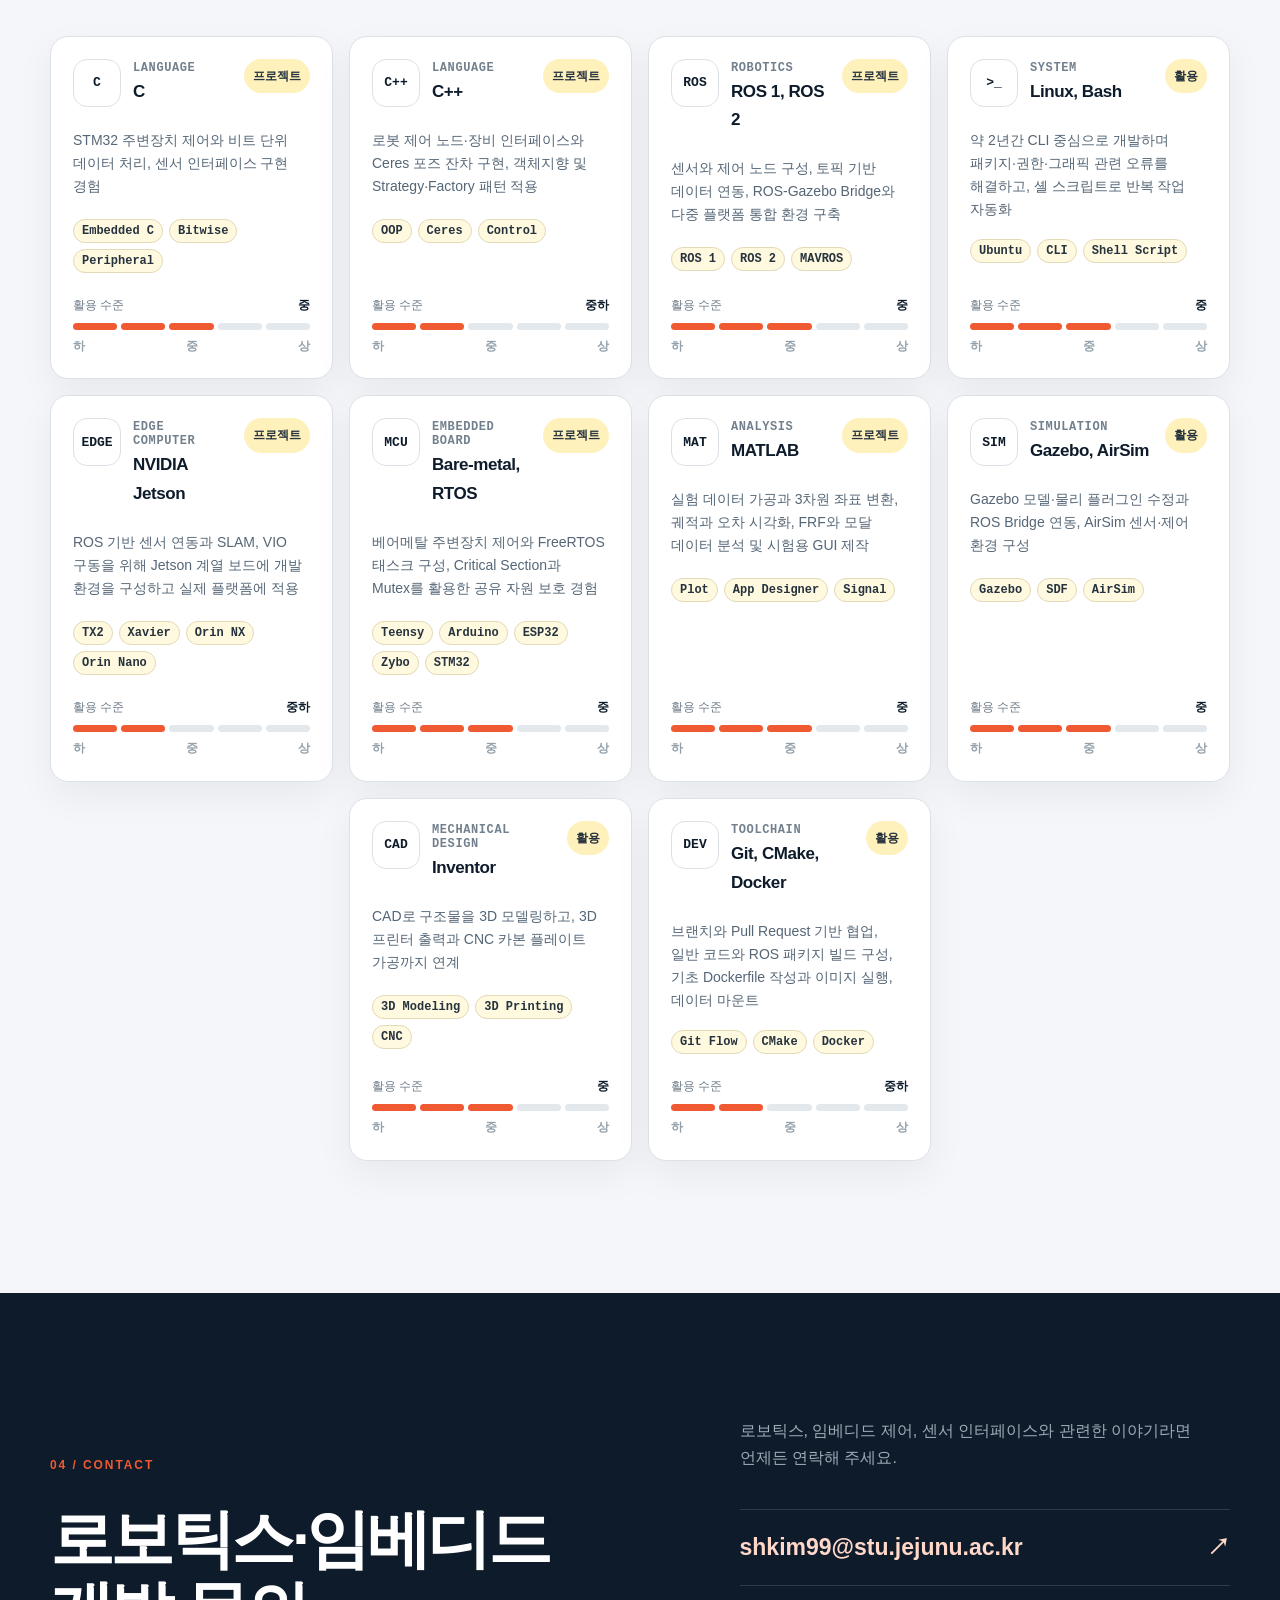
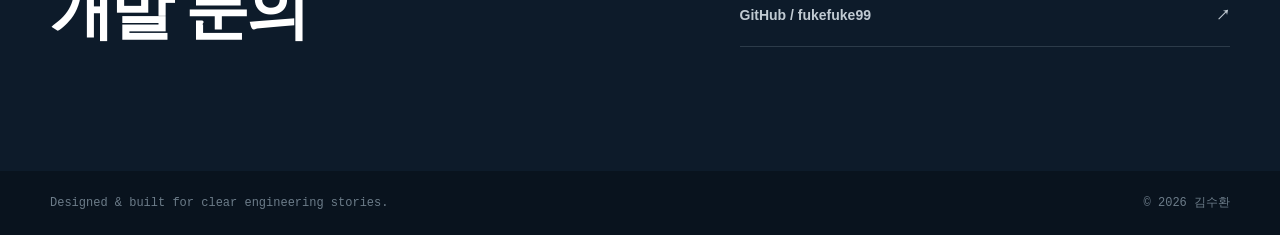
==== commit eeac7af8: "docs: 포트폴리오 제목과 기술 설명을 명확하게 정리" ====
--- a/index.html
+++ b/index.html
@@ -48,14 +48,10 @@
           <div class="hero-copy reveal">
             <p class="eyebrow"><span></span> ROBOTICS · EMBEDDED SYSTEMS</p>
             <h1>
-              하드웨어의 움직임을<br />
-              <em>신뢰할 수 있는 코드</em>로 연결합니다.
+              로봇 센서·제어와<br />
+              <em>위치추정 개발</em>
             </h1>
-            <p class="hero-description">
-              수중·지상·공중 로봇에서 전장·센서 인터페이스부터
-              제어·위치추정·시스템 통합까지 경험한 엔지니어 김수환입니다.
-              시스템이 흔들리는 원인을 끝까지 추적하고 검증 가능한 결과로 만듭니다.
-            </p>
+            <p class="hero-description">수중·지상·공중 로봇의 전장·센서 인터페이스, 제어와 위치추정을 개발한 엔지니어 김수환입니다. 로그와 계측 데이터로 문제를 분석하고, 수정 전후의 동작을 비교합니다.</p>
             <div class="hero-actions">
               <a class="button button-primary" href="#projects">프로젝트 보기 <span>↘</span></a>
               <a class="button button-ghost" href="mailto:shkim99@stu.jejunu.ac.kr">이메일 보내기</a>
@@ -99,8 +95,8 @@
         <div class="container">
           <div class="section-heading reveal">
             <p class="section-index">01 / ABOUT</p>
-            <h2>센서부터 제어까지 연결합니다.</h2>
-            <p>센서 입력과 통신, 제어 출력이 이어지는 흐름을 구현하고 시험했습니다. 동작이 예상과 다를 때는 로그와 계측 데이터를 대조해 원인을 찾았습니다.</p>
+            <h2>센서·제어·데이터 분석</h2>
+            <p>센서 통신과 제어기를 구현하고, 실기체·시뮬레이션에서 동작을 확인했습니다. 오동작이 발생하면 센서 입력부터 제어 출력까지 로그를 대조해 원인을 찾았습니다.</p>
           </div>
 
           <div class="capability-grid">
@@ -392,7 +388,7 @@
         <div class="container contact-grid reveal">
           <div>
             <p class="section-index">04 / CONTACT</p>
-            <h2>복잡한 시스템을<br />끝까지 동작하게 만듭니다.</h2>
+            <h2>로보틱스·임베디드<br />개발 문의</h2>
           </div>
           <div class="contact-copy">
             <p>
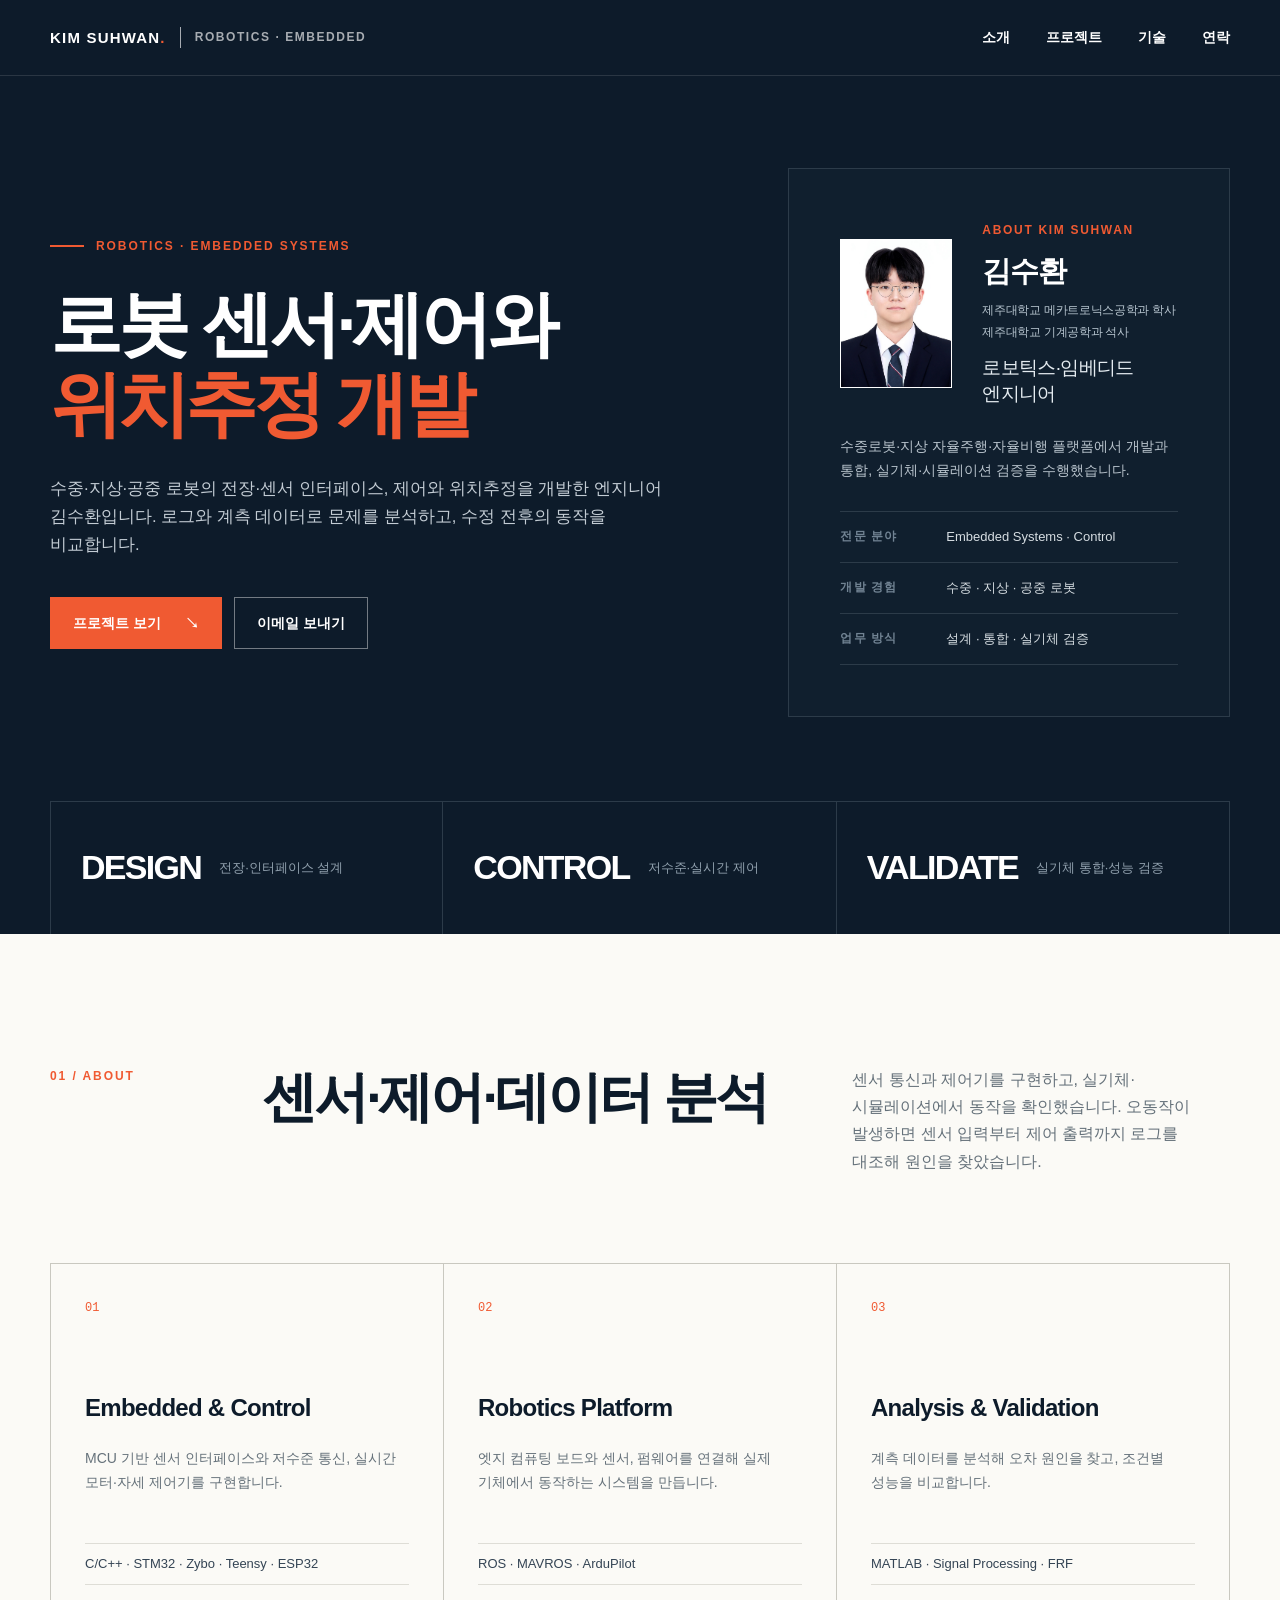
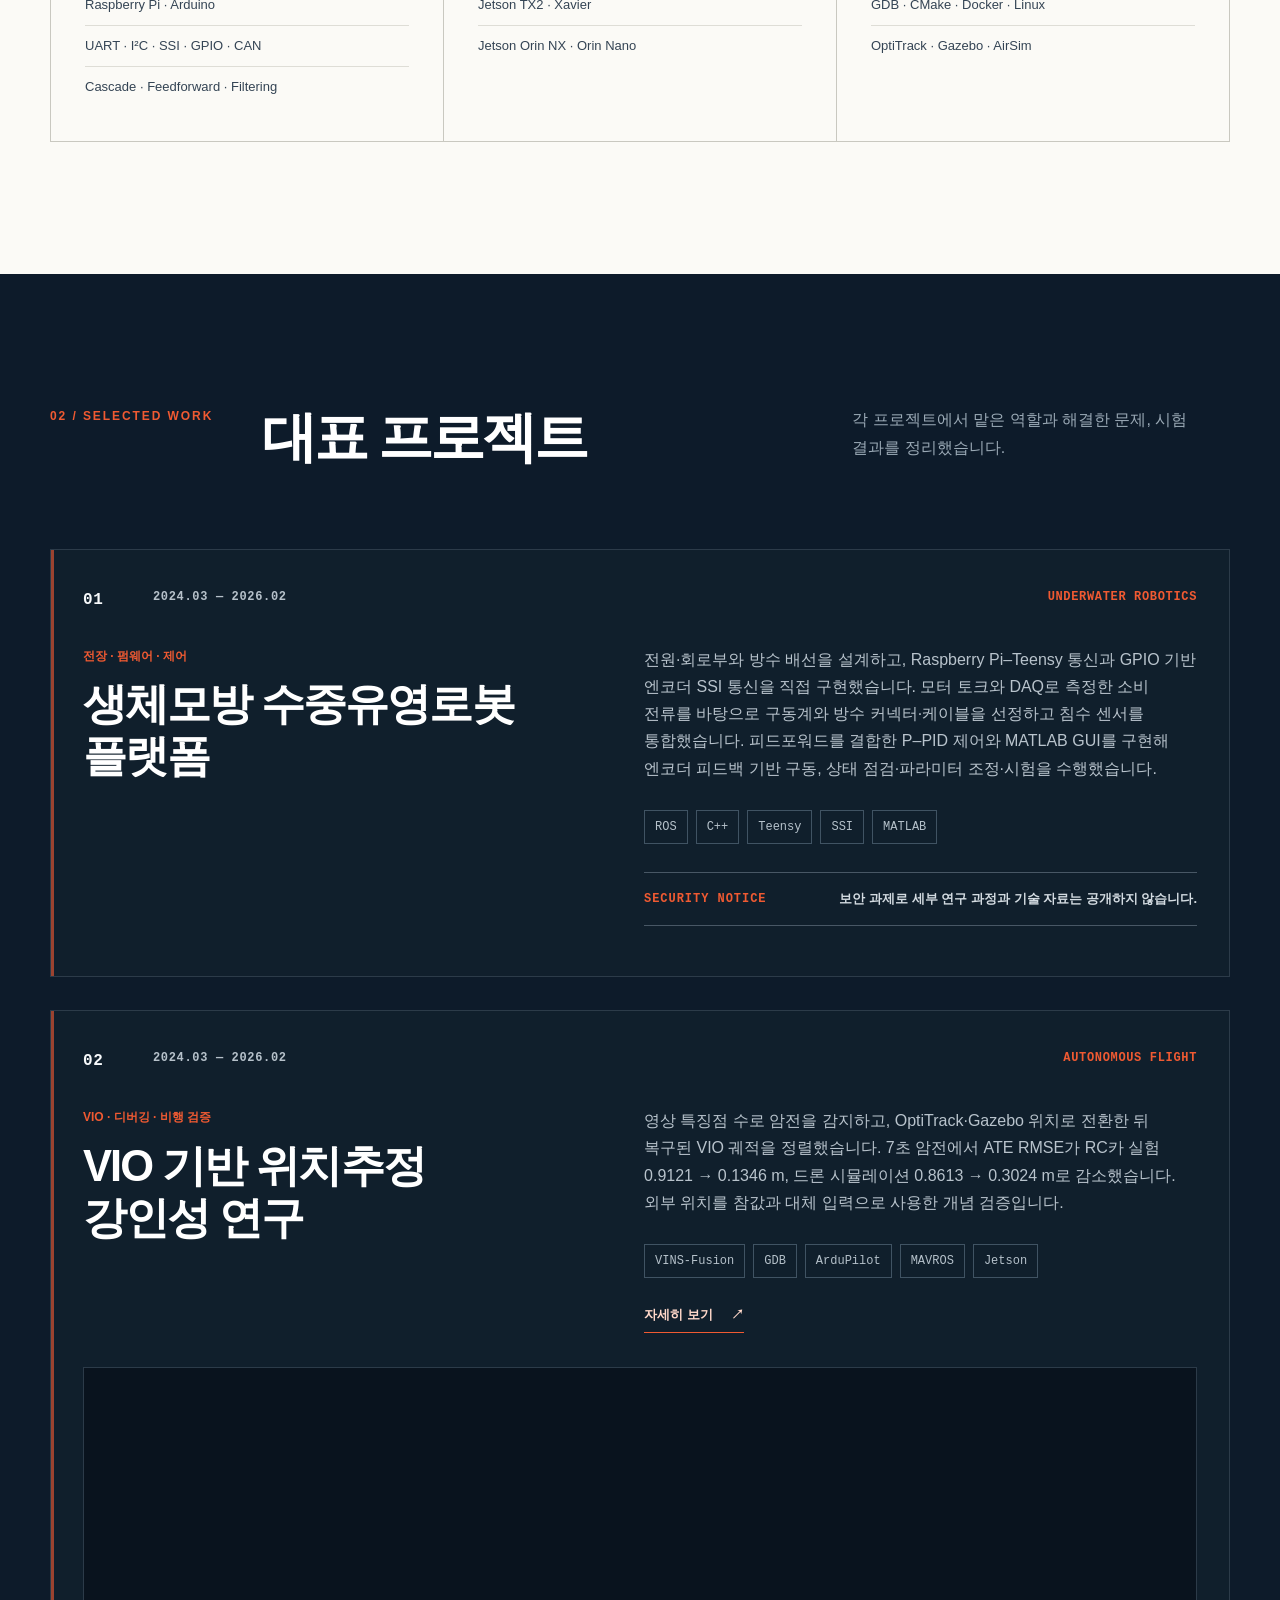
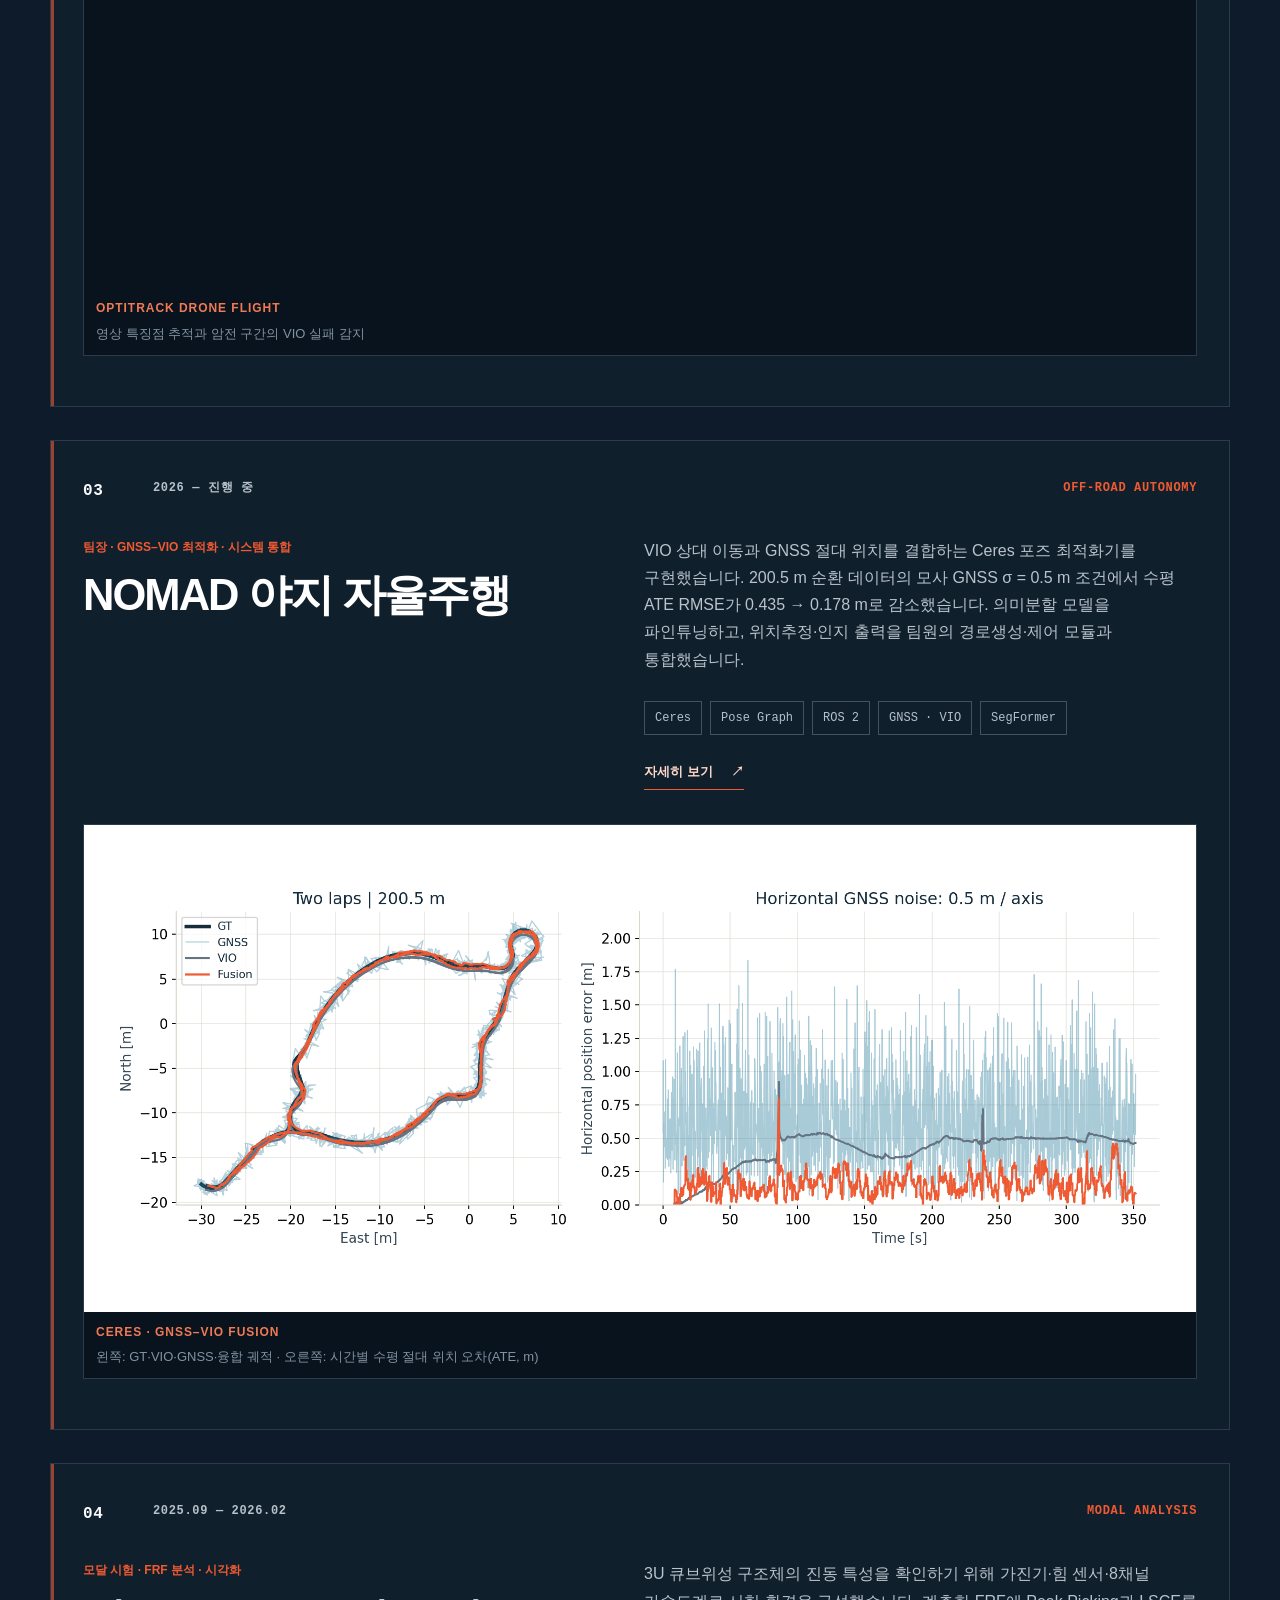
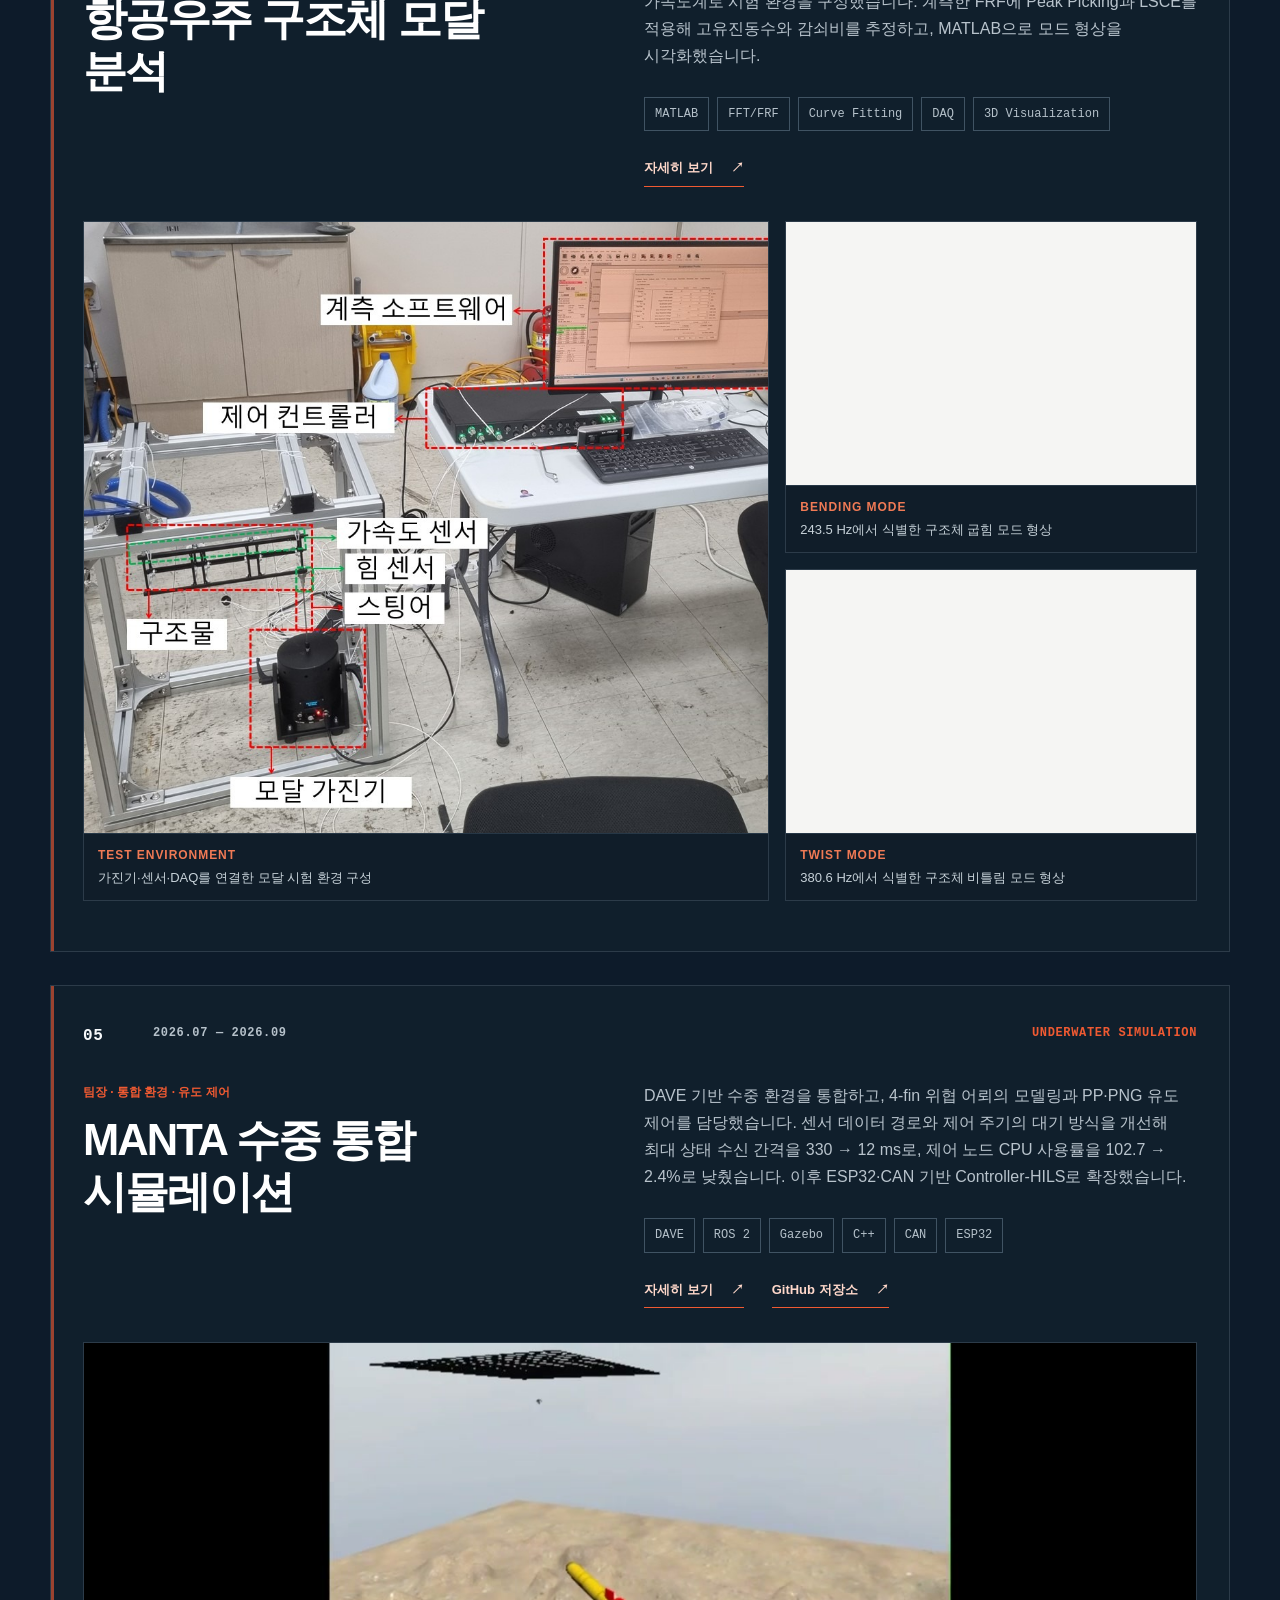
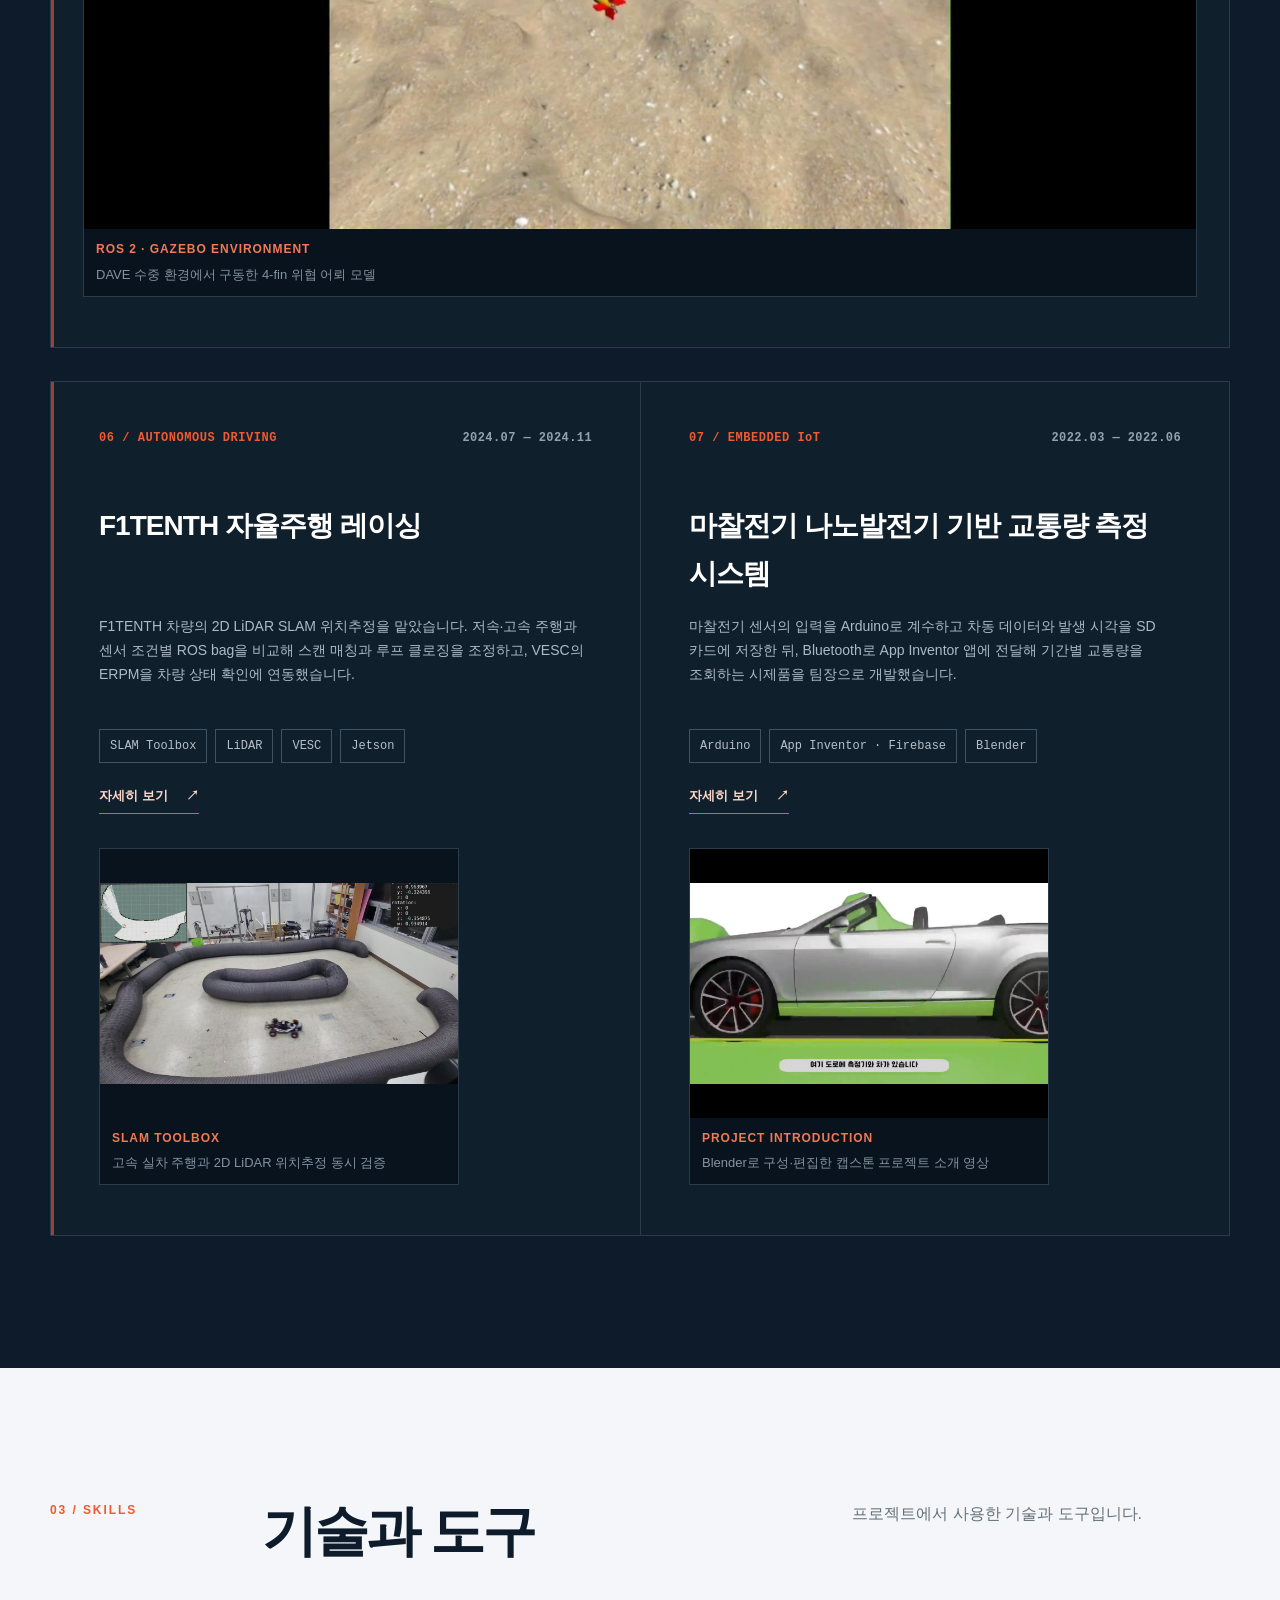
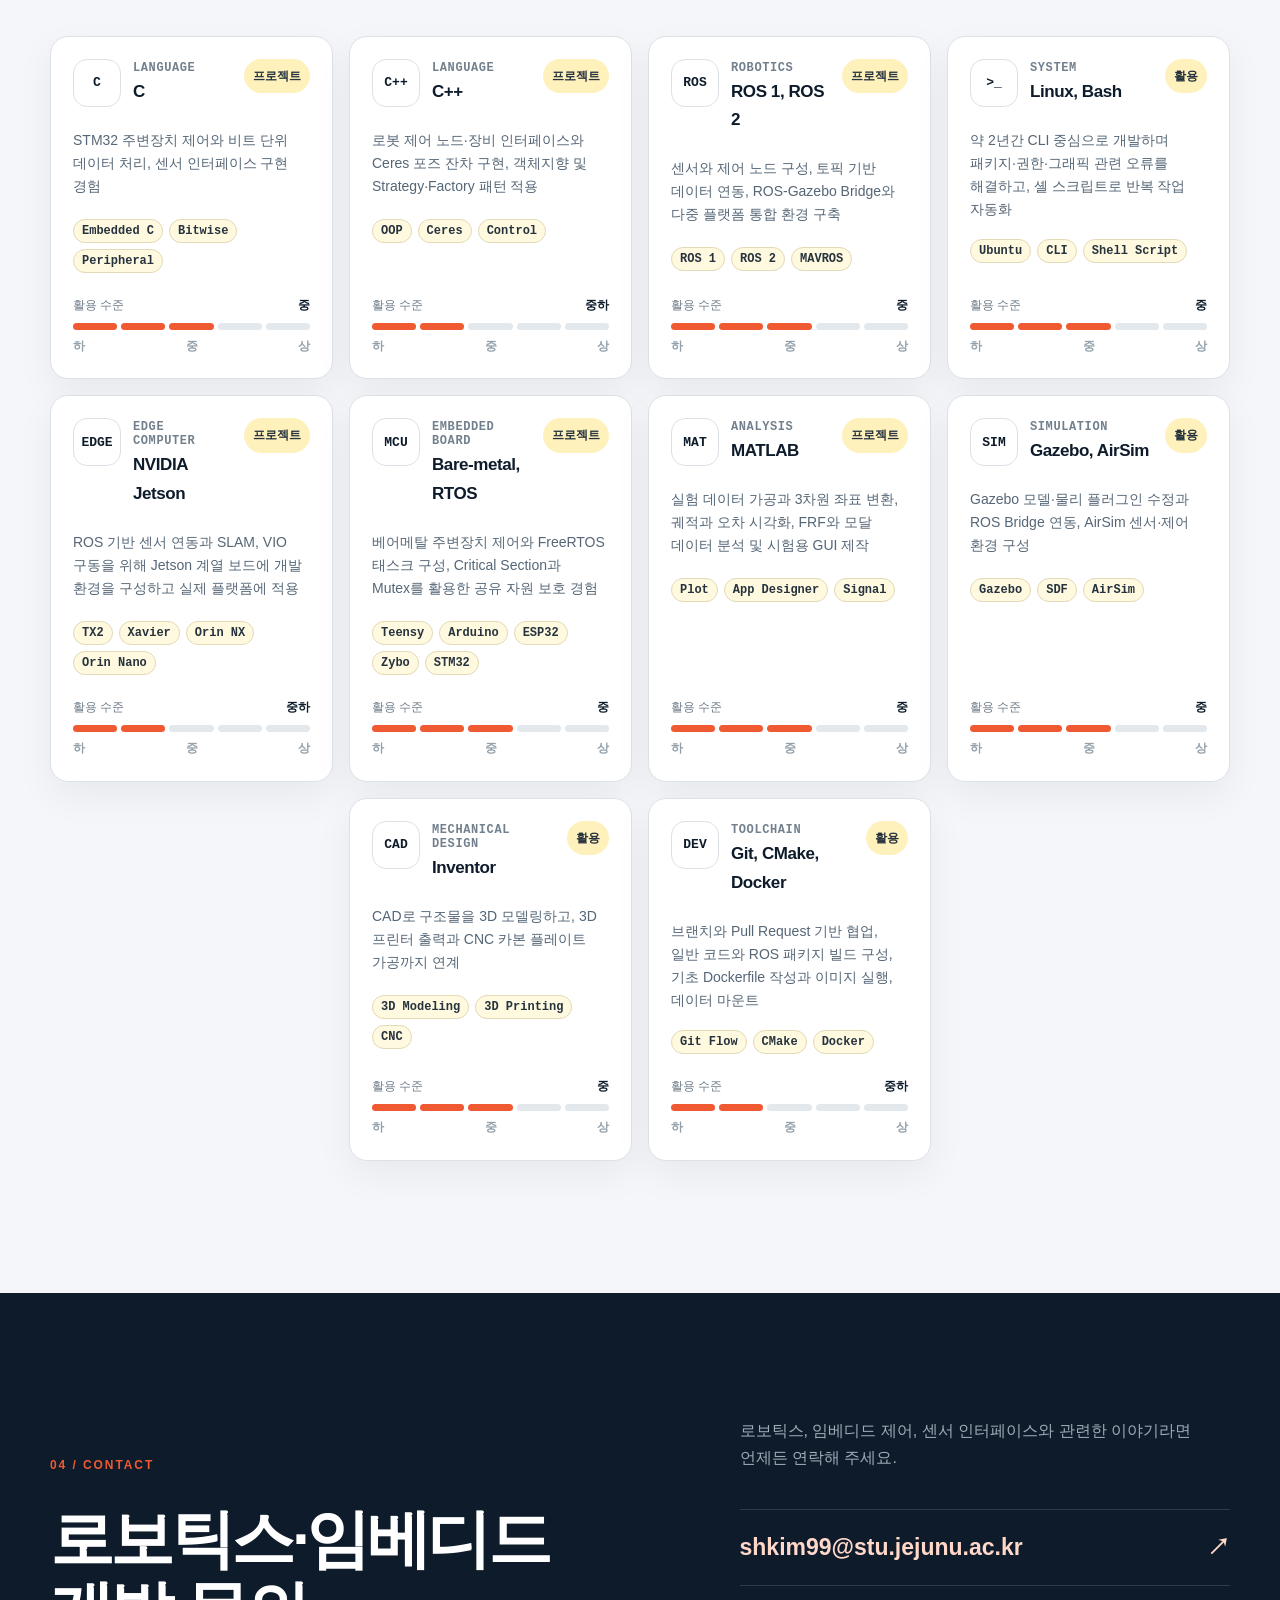
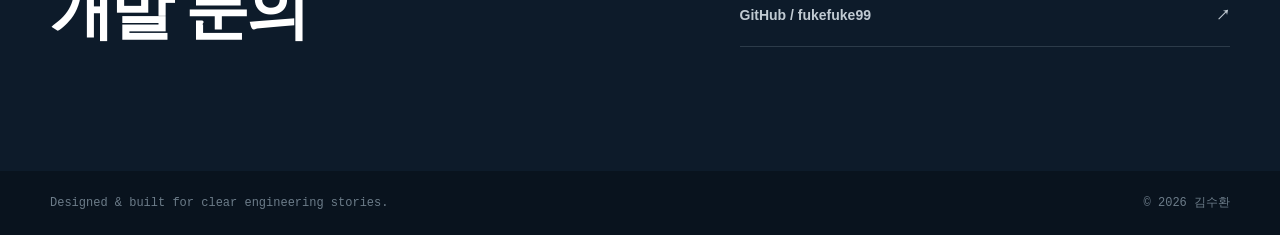
==== commit 65c9c5a6: "docs: 시그마 역할 설명과 NOMAD·MANTA 팀장 표기 추가" ====
--- a/index.html
+++ b/index.html
@@ -194,7 +194,7 @@
             <article class="project-card reveal" id="project-nomad">
               <div class="project-meta"><span>03</span><span>2026 — 진행 중</span><span>OFF-ROAD AUTONOMY</span></div>
               <div class="project-body">
-                <div><p class="project-kicker">GNSS–VIO 최적화 · 파인튜닝 · 시스템 통합</p><h3>NOMAD 야지 자율주행</h3></div>
+                <div><p class="project-kicker">팀장 · GNSS–VIO 최적화 · 시스템 통합</p><h3>NOMAD 야지 자율주행</h3></div>
                 <div class="project-summary"><p>VIO 상대 이동과 GNSS 절대 위치를 결합하는 Ceres 포즈 최적화기를 구현했습니다. 200.5 m 순환 데이터의 모사 GNSS σ = 0.5 m 조건에서 수평 ATE RMSE가 0.435 → 0.178 m로 감소했습니다. 의미분할 모델을 파인튜닝하고, 위치추정·인지 출력을 팀원의 경로생성·제어 모듈과 통합했습니다.</p>
                   <ul class="tags" aria-label="사용 기술"><li>Ceres</li><li>Pose Graph</li><li>ROS 2</li><li>GNSS · VIO</li><li>SegFormer</li></ul>
                   <a class="project-link" href="projects/nomad.html">자세히 보기 <span>↗</span></a>
@@ -248,7 +248,7 @@
               </div>
               <div class="project-body">
                 <div>
-                  <p class="project-kicker">통합 환경 · 유도 제어 · 성능 개선</p>
+                  <p class="project-kicker">팀장 · 통합 환경 · 유도 제어</p>
                   <h3>MANTA 수중 통합 시뮬레이션</h3>
                 </div>
                 <div class="project-summary">
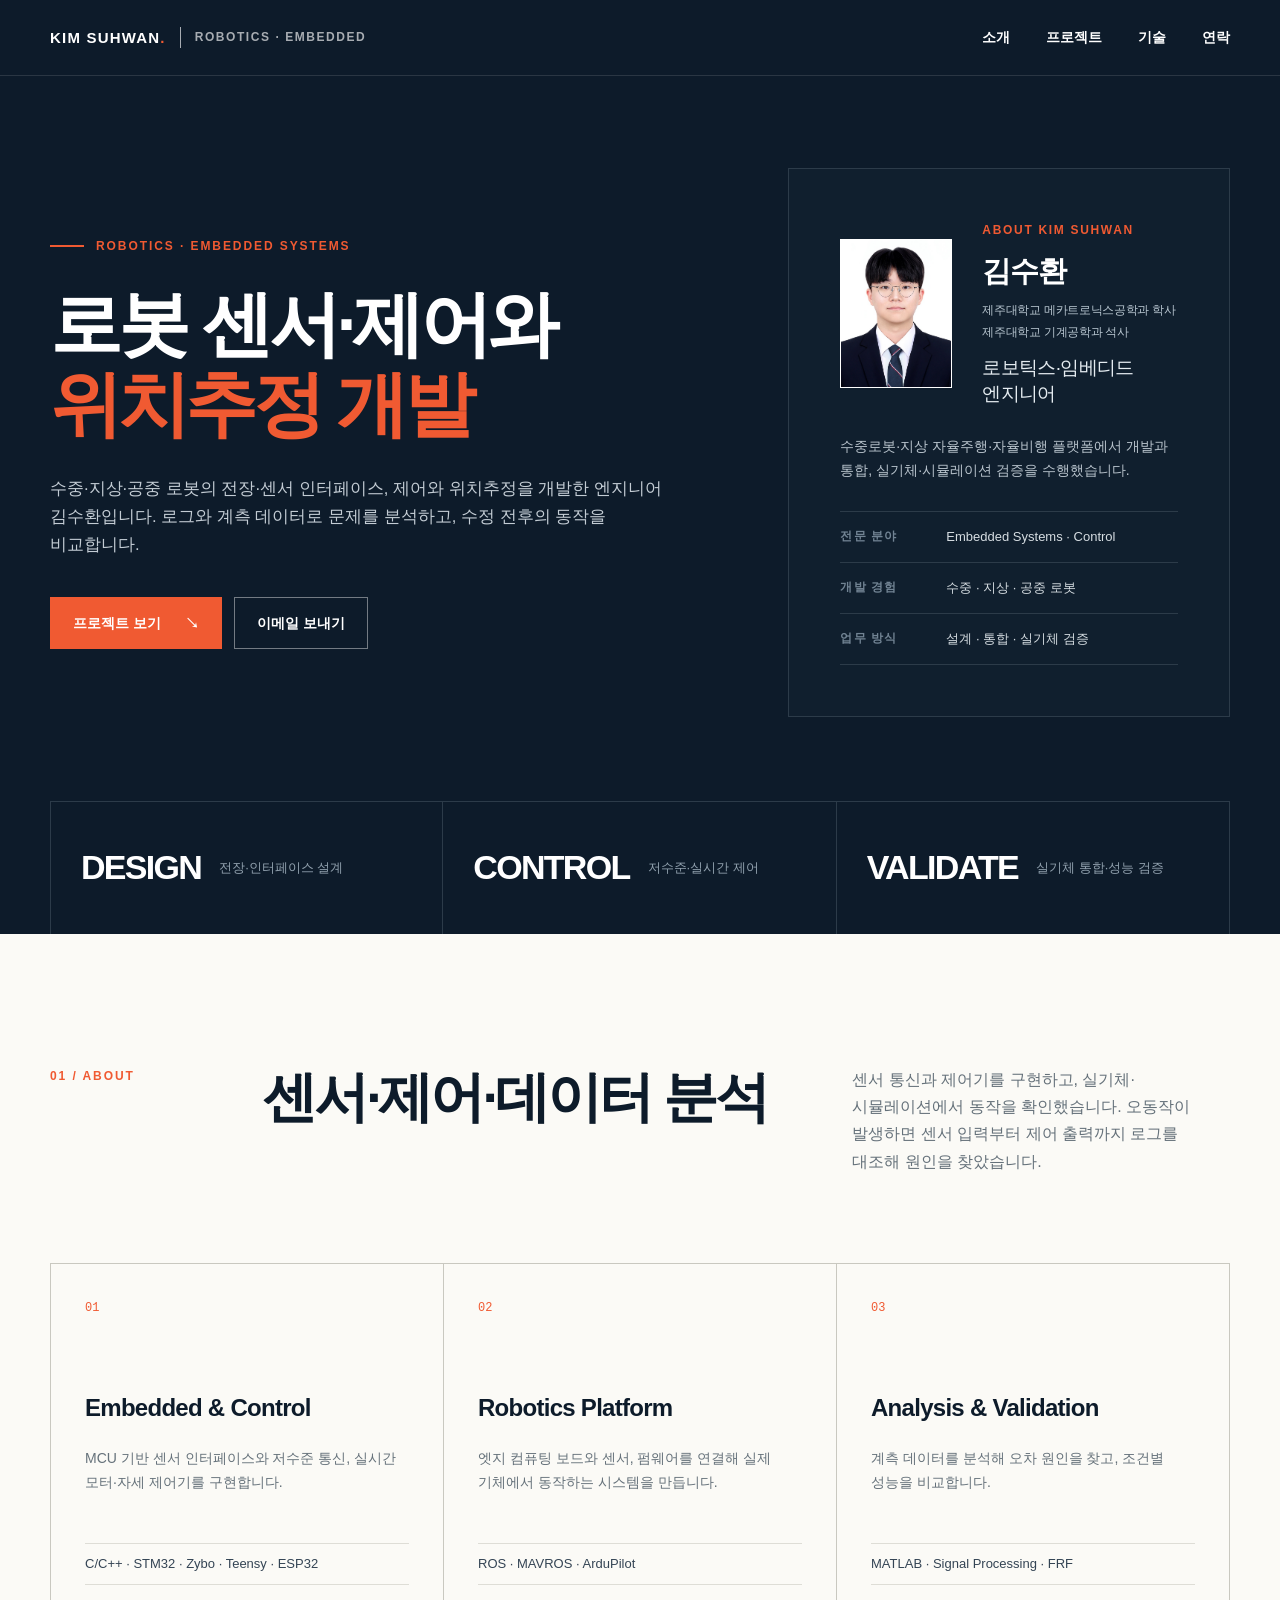
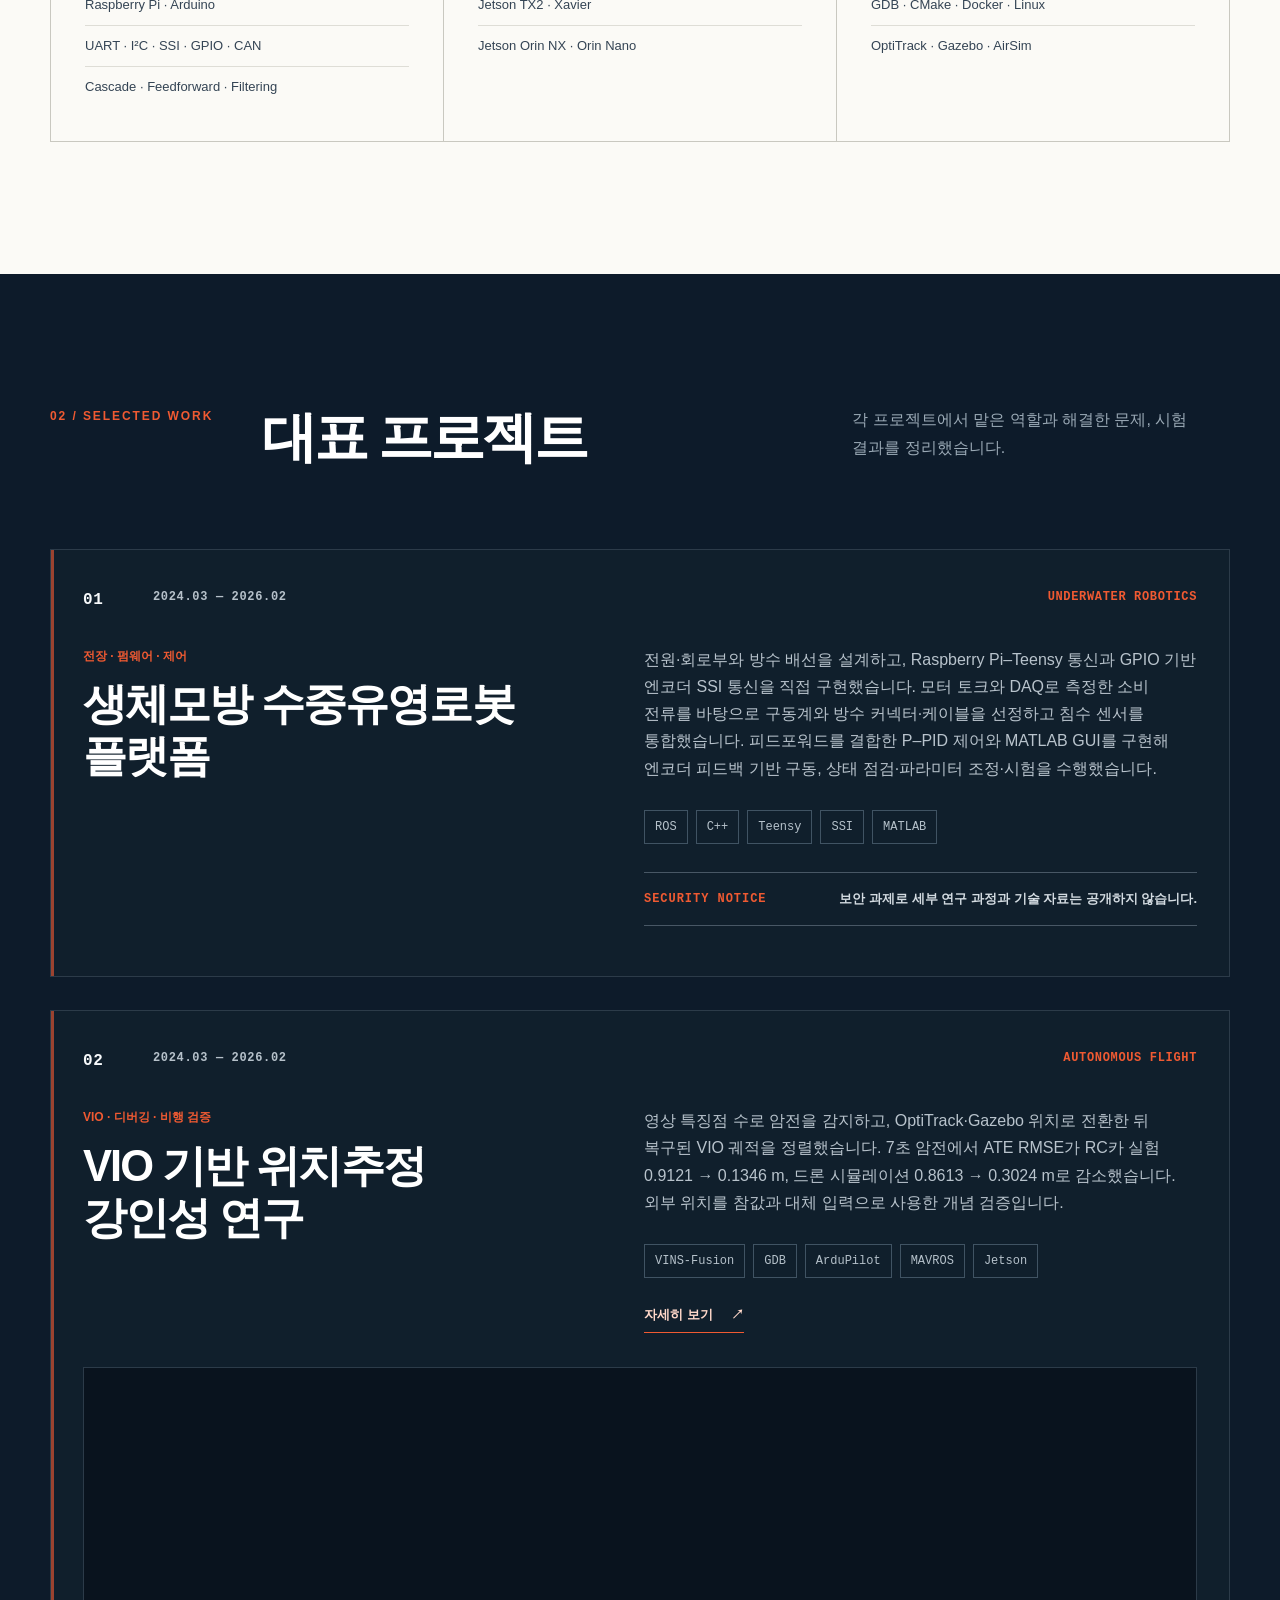
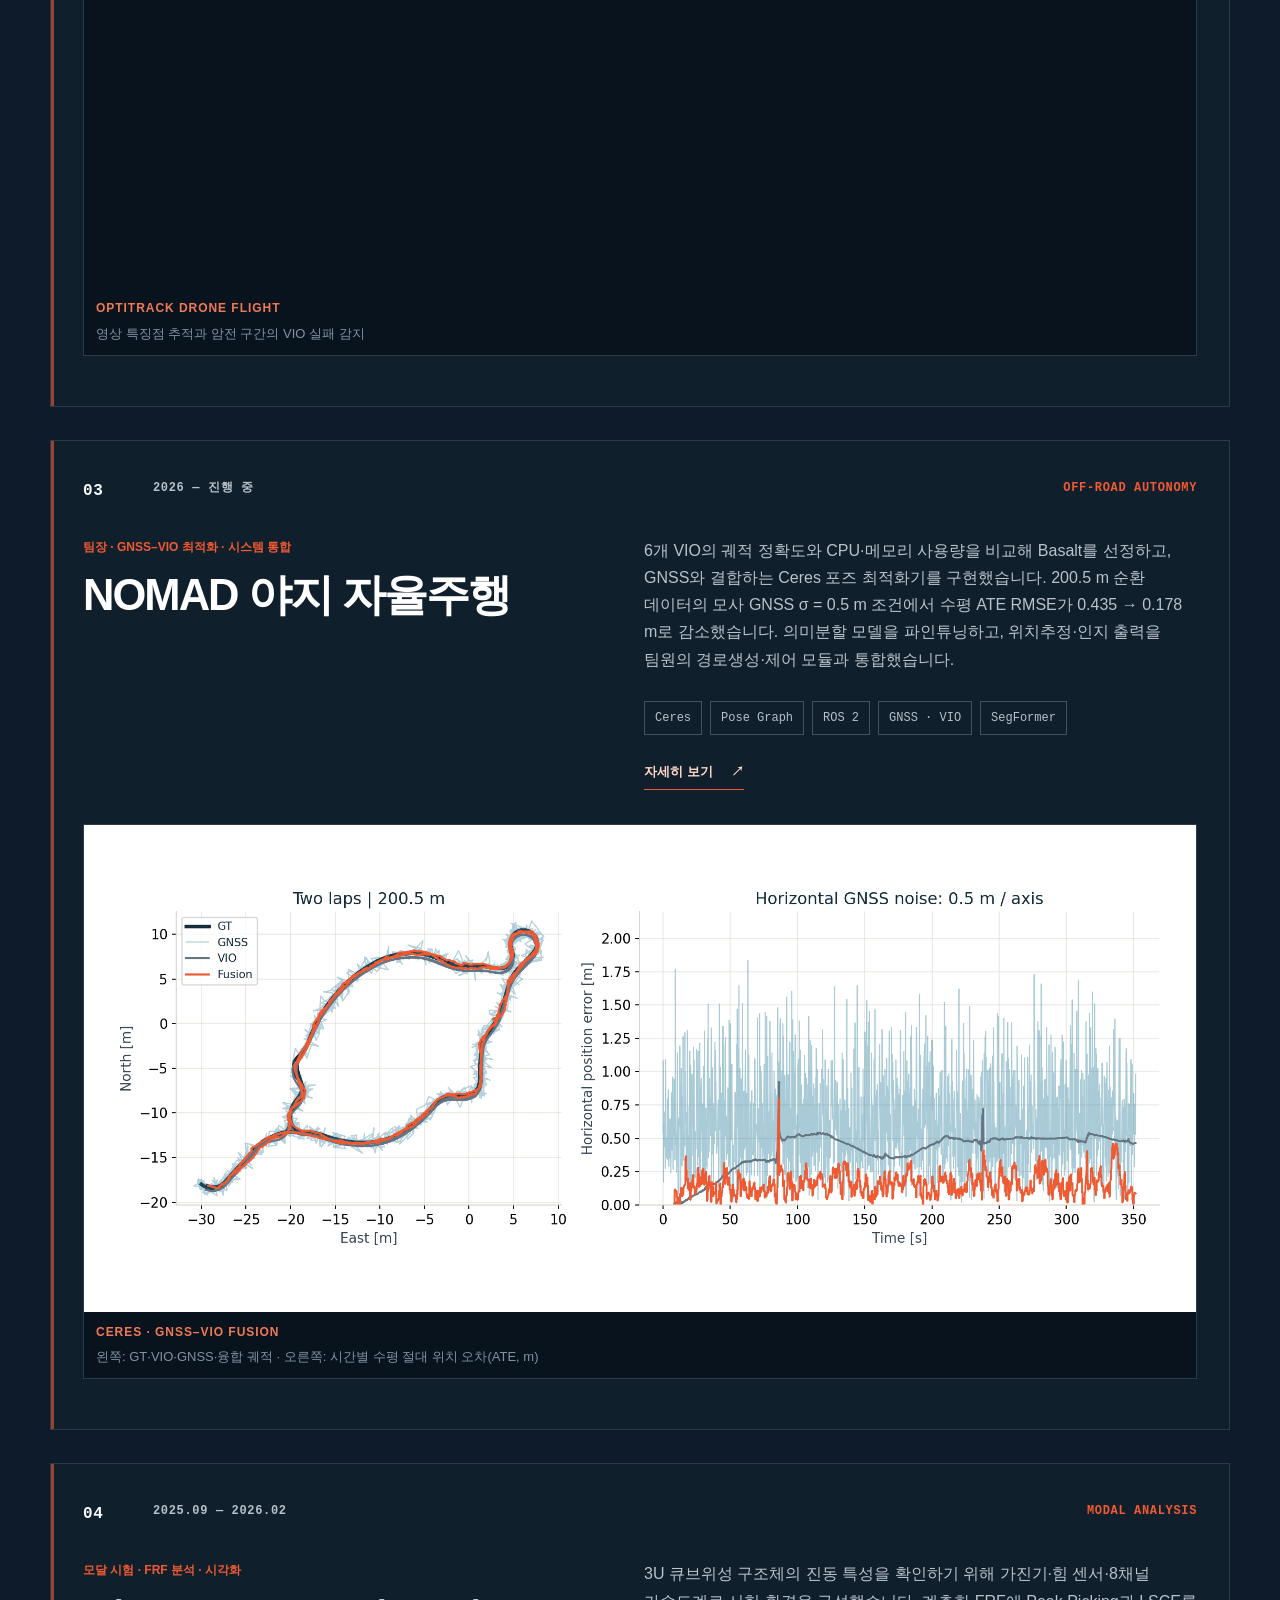
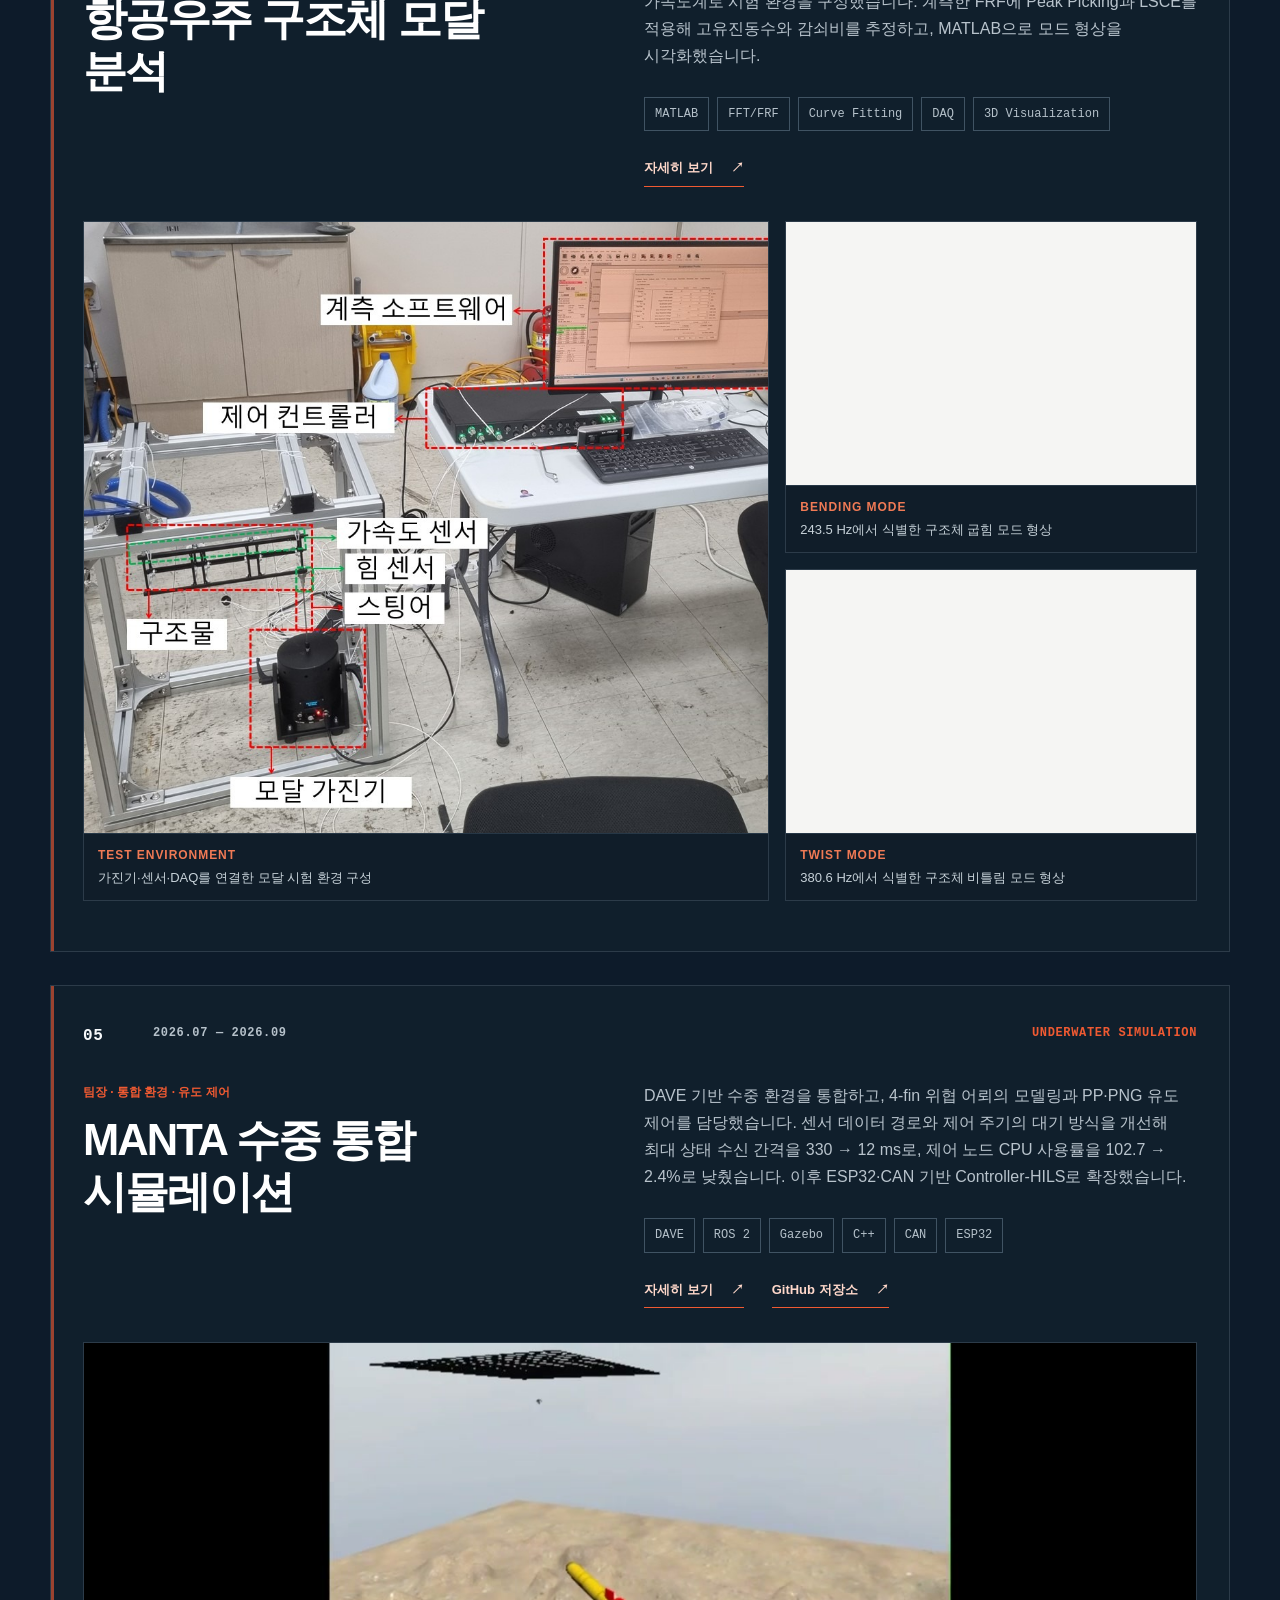
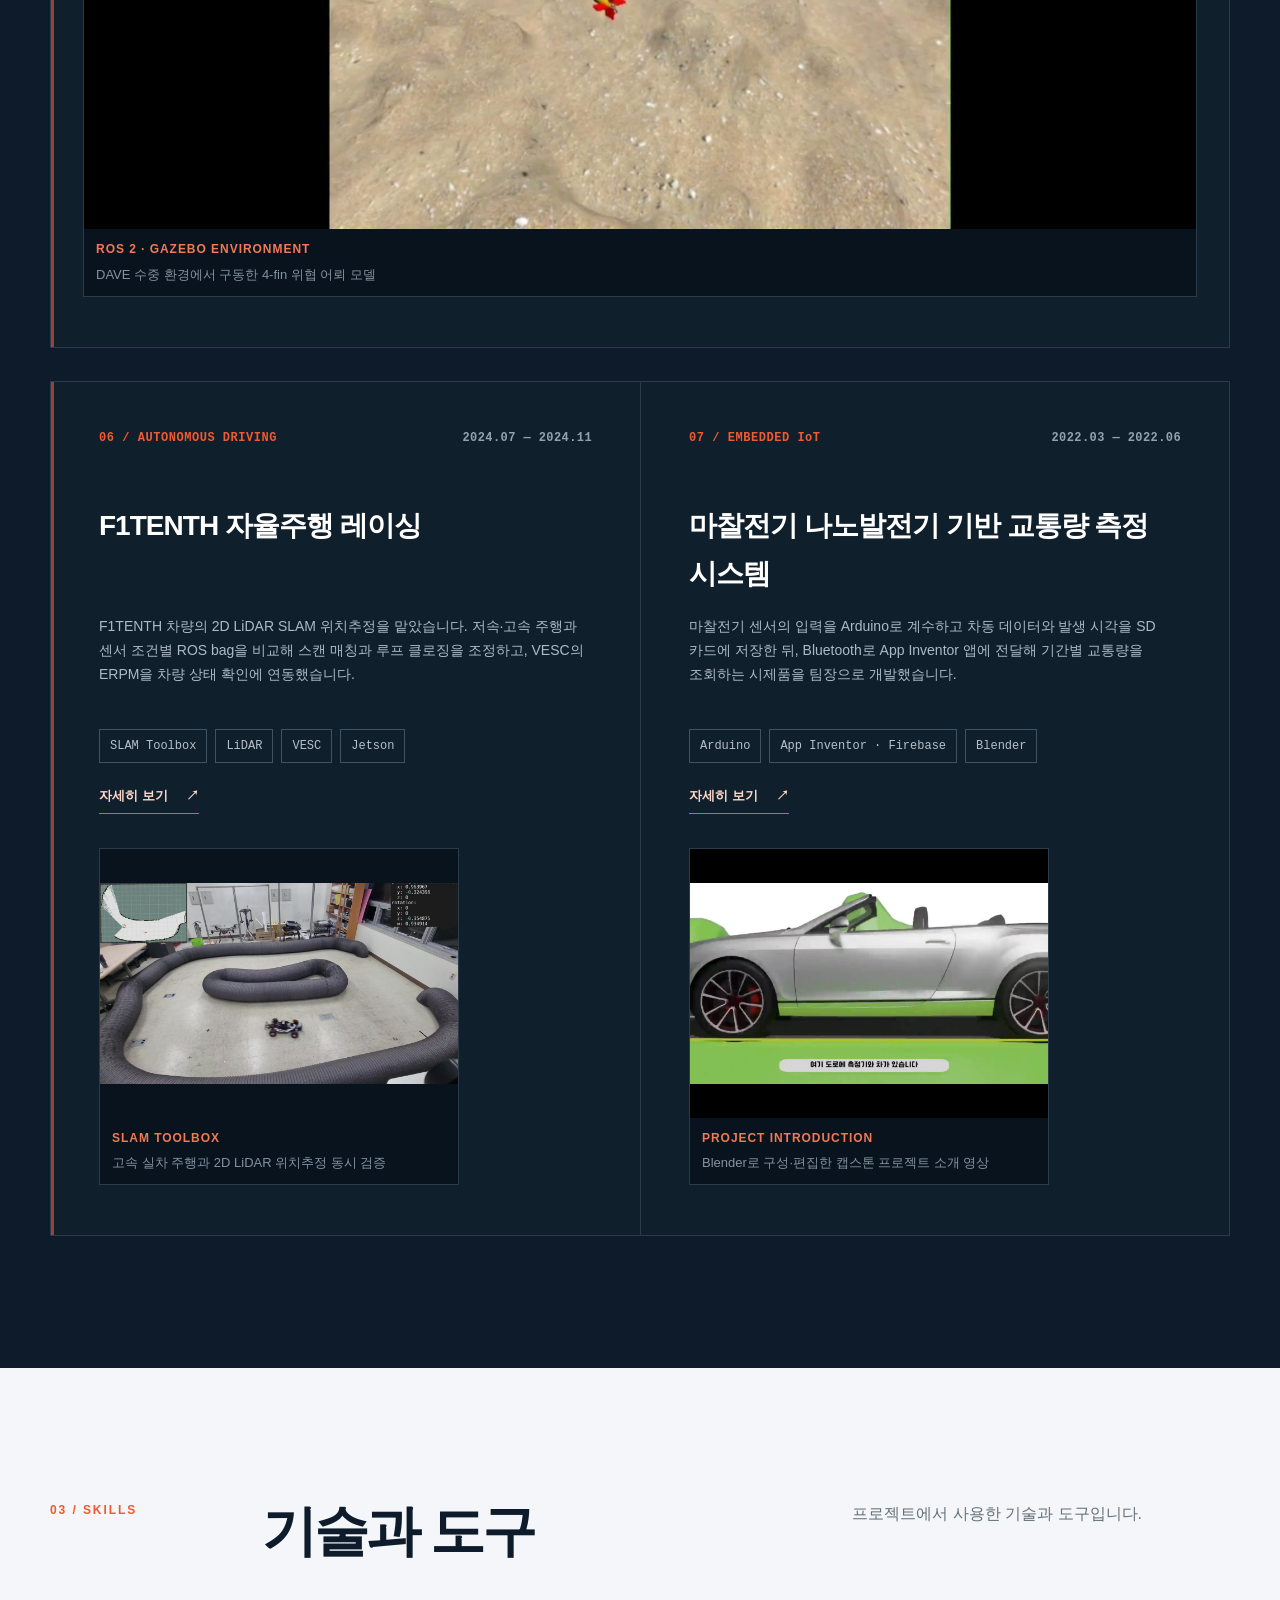
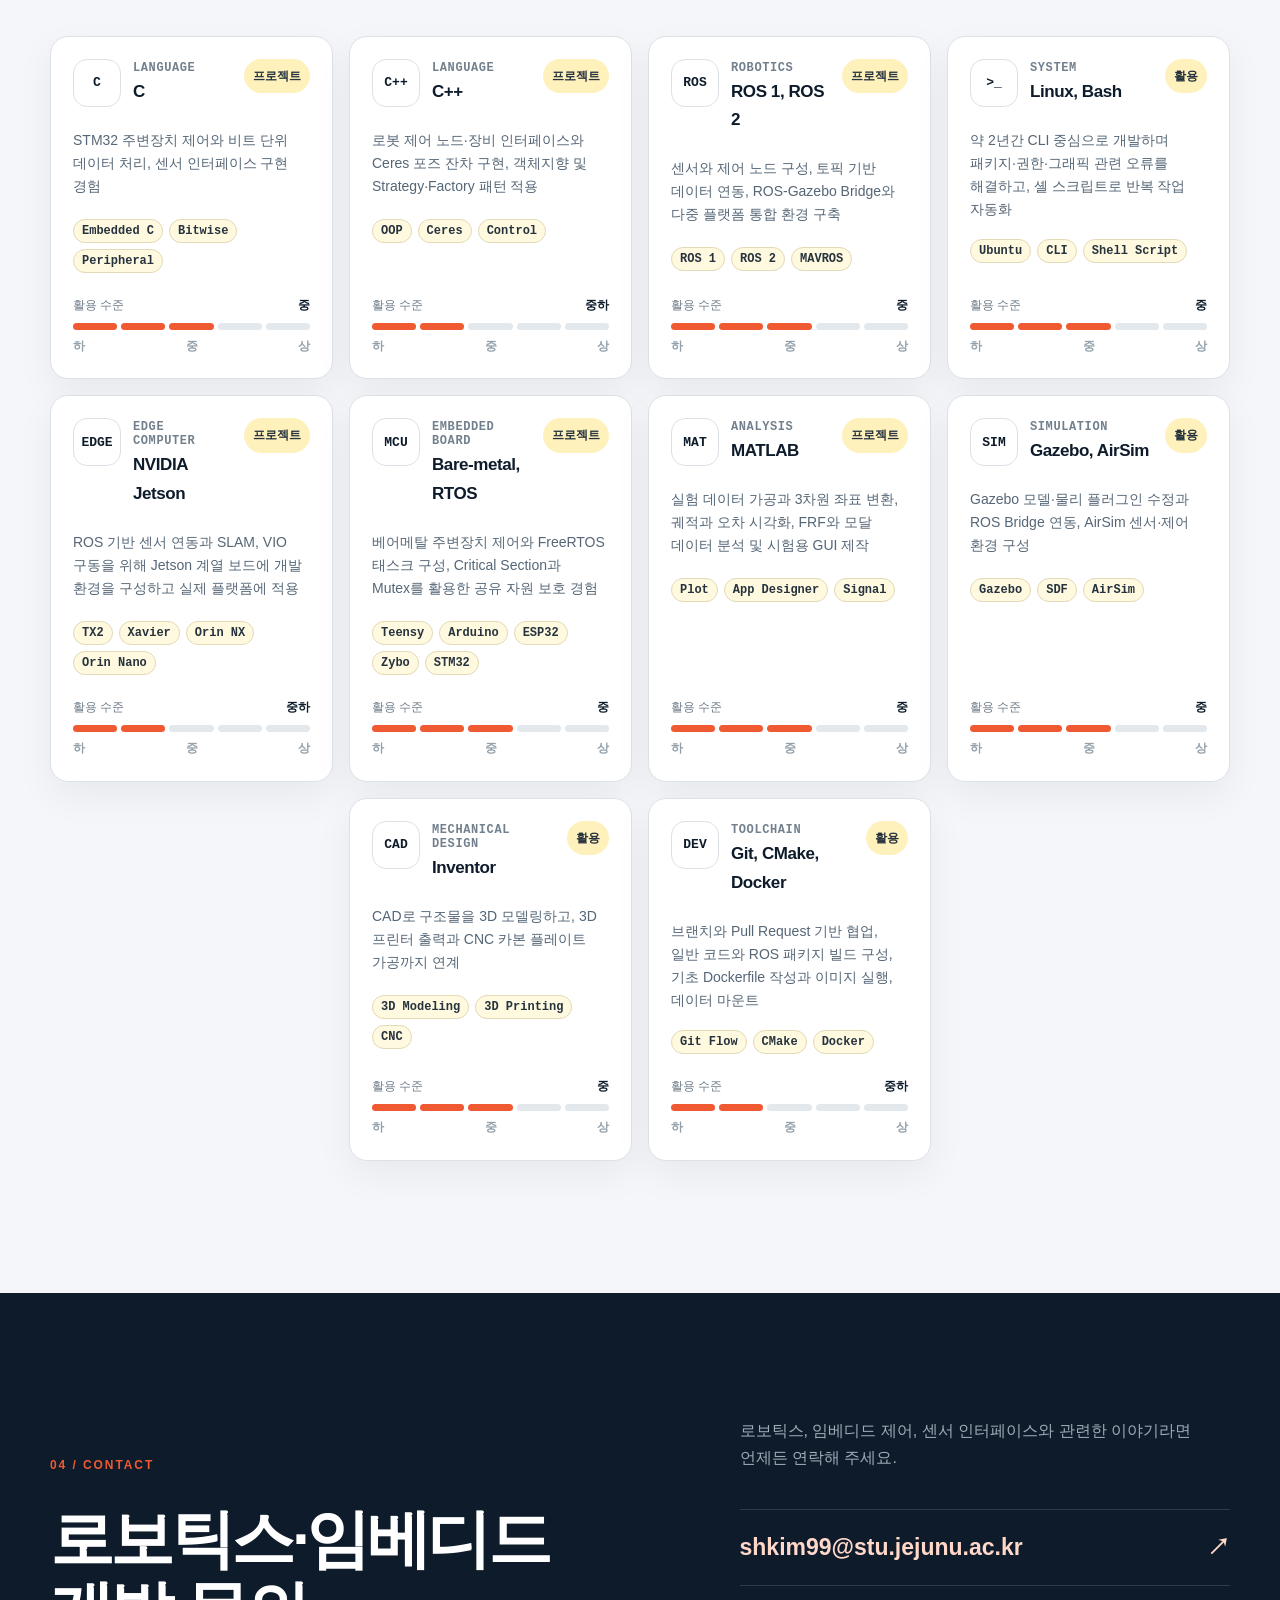
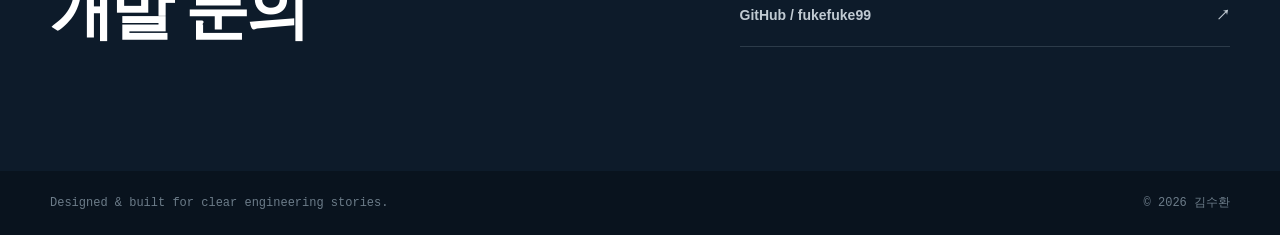
==== commit ef4a52f6: "docs: VIO 비교 결과와 Basalt 선정 근거 추가" ====
--- a/index.html
+++ b/index.html
@@ -195,7 +195,7 @@
               <div class="project-meta"><span>03</span><span>2026 — 진행 중</span><span>OFF-ROAD AUTONOMY</span></div>
               <div class="project-body">
                 <div><p class="project-kicker">팀장 · GNSS–VIO 최적화 · 시스템 통합</p><h3>NOMAD 야지 자율주행</h3></div>
-                <div class="project-summary"><p>VIO 상대 이동과 GNSS 절대 위치를 결합하는 Ceres 포즈 최적화기를 구현했습니다. 200.5 m 순환 데이터의 모사 GNSS σ = 0.5 m 조건에서 수평 ATE RMSE가 0.435 → 0.178 m로 감소했습니다. 의미분할 모델을 파인튜닝하고, 위치추정·인지 출력을 팀원의 경로생성·제어 모듈과 통합했습니다.</p>
+                <div class="project-summary"><p>6개 VIO의 궤적 정확도와 CPU·메모리 사용량을 비교해 Basalt를 선정하고, GNSS와 결합하는 Ceres 포즈 최적화기를 구현했습니다. 200.5 m 순환 데이터의 모사 GNSS σ = 0.5 m 조건에서 수평 ATE RMSE가 0.435 → 0.178 m로 감소했습니다. 의미분할 모델을 파인튜닝하고, 위치추정·인지 출력을 팀원의 경로생성·제어 모듈과 통합했습니다.</p>
                   <ul class="tags" aria-label="사용 기술"><li>Ceres</li><li>Pose Graph</li><li>ROS 2</li><li>GNSS · VIO</li><li>SegFormer</li></ul>
                   <a class="project-link" href="projects/nomad.html">자세히 보기 <span>↗</span></a>
                 </div>
